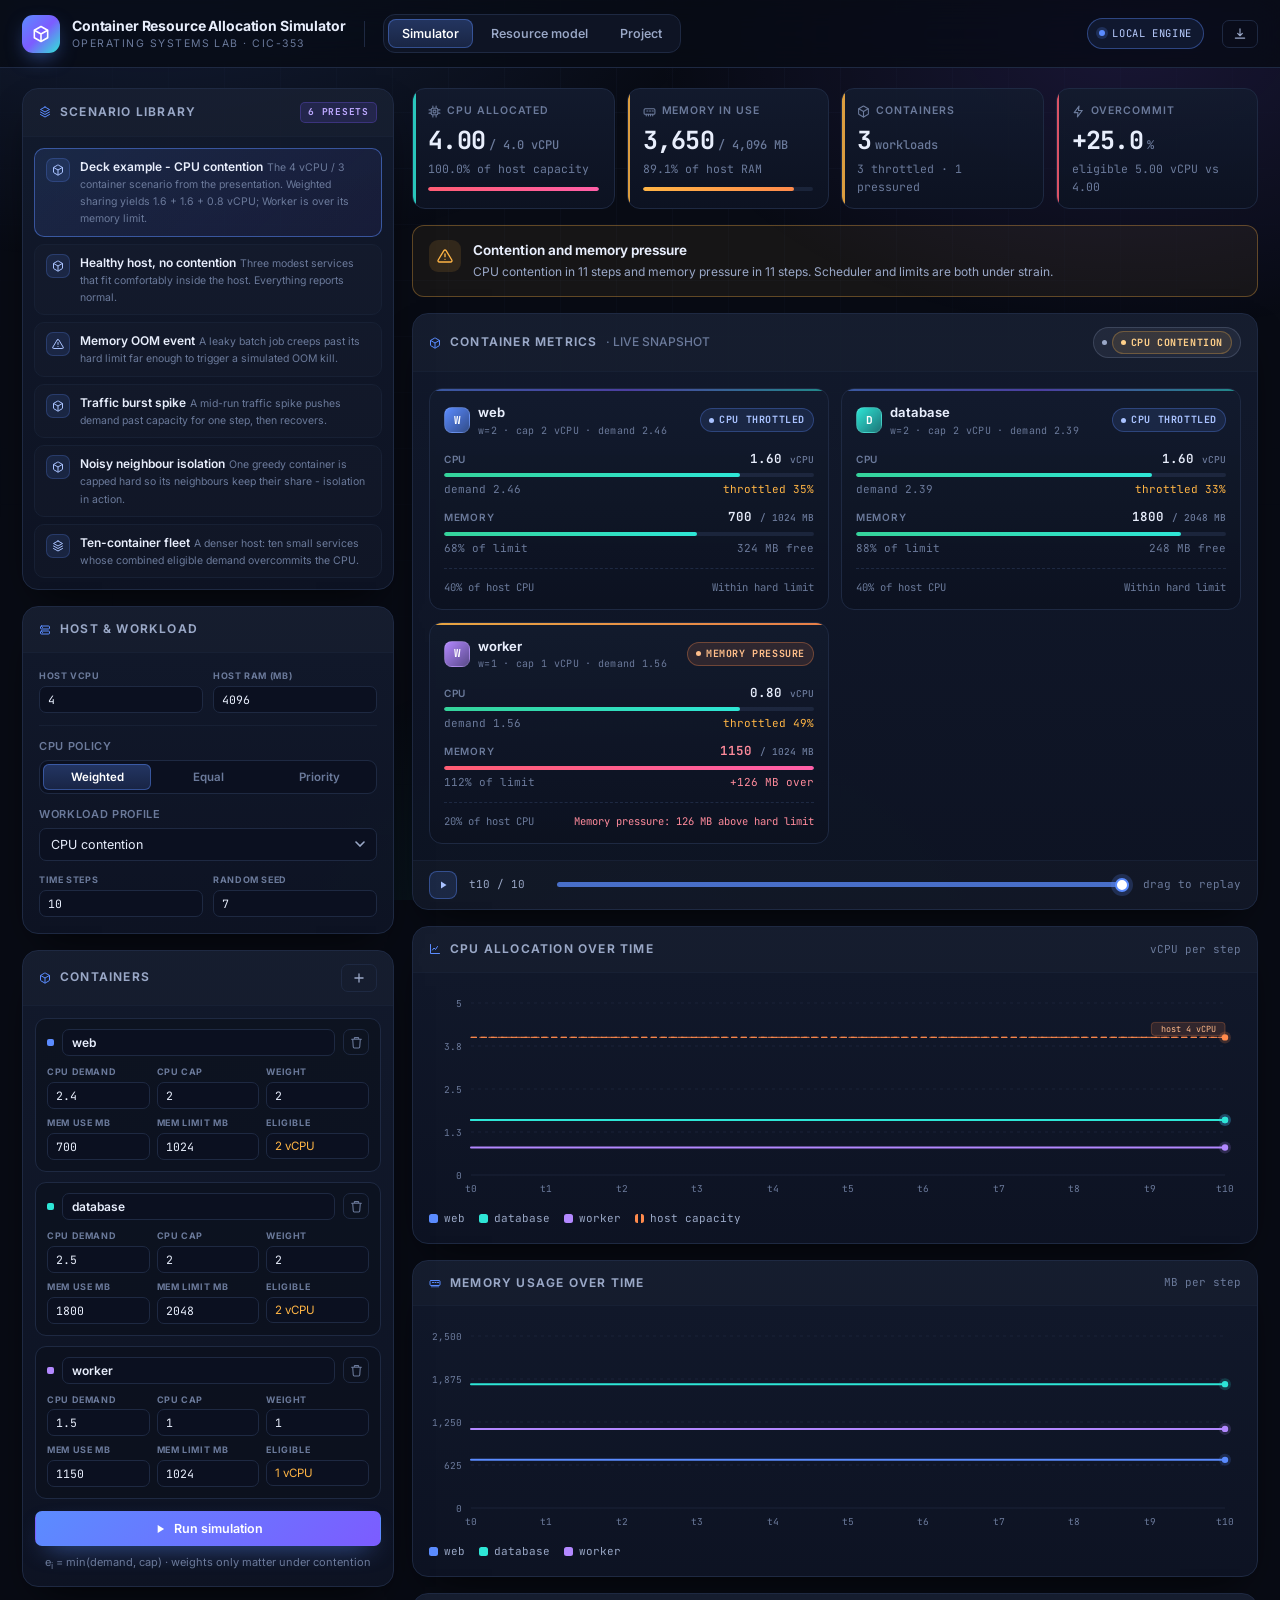
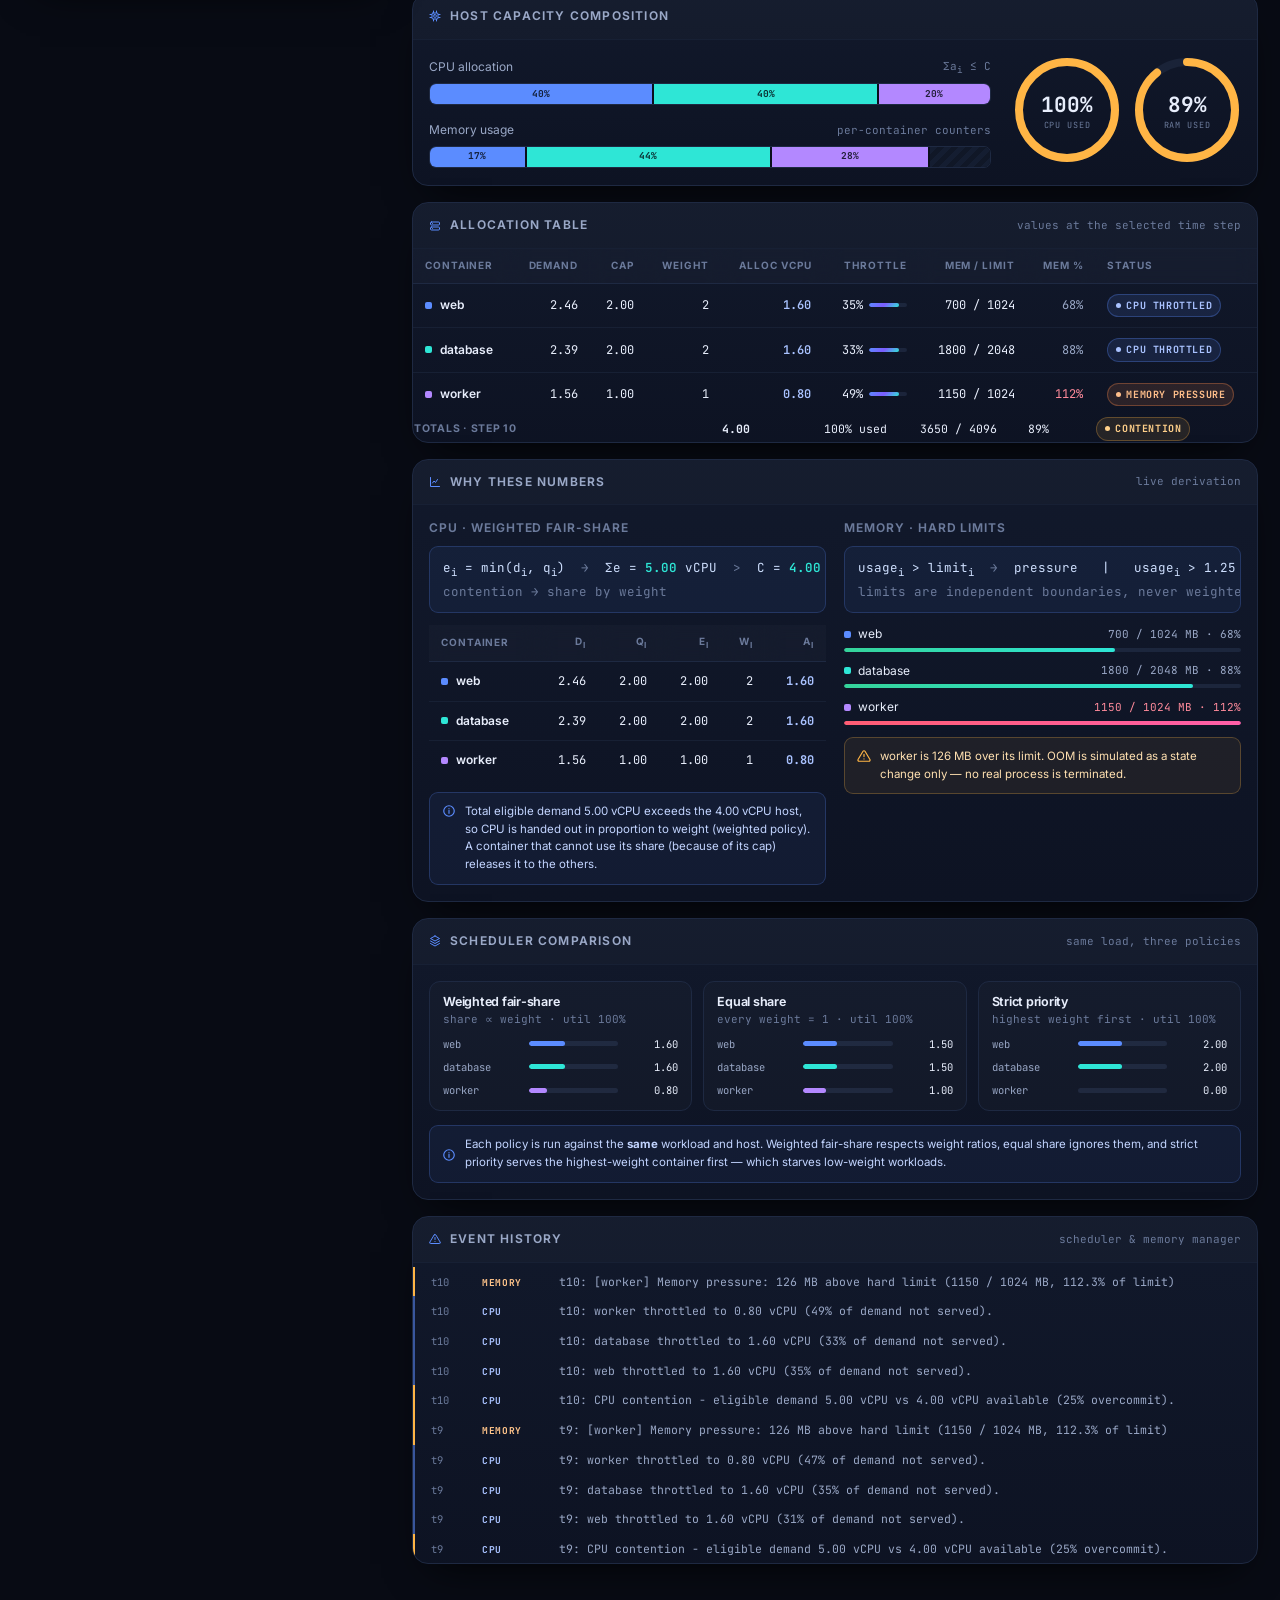
==== index.html @ 70d3f6be "Deploy the simulator to GitHub Pages with an in-browser engine GitHub Pages was enabled but pointed " ====
<!DOCTYPE html>
<html lang="en">
<head>
<meta charset="utf-8" />
<meta name="viewport" content="width=device-width, initial-scale=1" />
<title>Container Resource Allocation Simulator · OS Lab</title>
<meta name="robots" content="index,follow" />
<meta name="description" content="Interactive simulator for per-container CPU caps, weighted fair-share allocation and memory hard limits. Operating Systems Lab project." />
<meta name="theme-color" content="#080b14" />
<link rel="preconnect" href="https://fonts.googleapis.com" />
<link rel="preconnect" href="https://fonts.gstatic.com" crossorigin />
<link href="https://fonts.googleapis.com/css2?family=Inter:wght@400;500;600;700;800&family=JetBrains+Mono:wght@400;500;600;700&display=swap" rel="stylesheet" />
<link rel="stylesheet" href="./static/css/styles.css" />
<link rel="icon" href="data:image/svg+xml,%3Csvg xmlns='http://www.w3.org/2000/svg' viewBox='0 0 24 24'%3E%3Crect width='24' height='24' rx='6' fill='%235b8cff'/%3E%3Cpath d='M12 5l6 3.5v7L12 19l-6-3.5v-7L12 5z' fill='none' stroke='white' stroke-width='1.7' stroke-linejoin='round'/%3E%3C/svg%3E" />
</head>
<body>
<div class="shell">

  <!-- ================= HEADER ================= -->
  <header class="topbar">
    <div class="brand">
      <div class="brand-mark">
        <svg viewBox="0 0 24 24" fill="none" stroke="#fff" stroke-width="1.9" stroke-linejoin="round">
          <path d="M12 3l8 4.5v9L12 21l-8-4.5v-9L12 3z" />
          <path d="M12 12l8-4.5M12 12v9M12 12L4 7.5" />
        </svg>
      </div>
      <div class="brand-text">
        <div class="brand-title">Container Resource Allocation Simulator</div>
        <div class="brand-sub">Operating Systems Lab · CIC-353</div>
      </div>
    </div>

    <div class="topbar-divider"></div>

    <nav class="nav" id="main-nav">
      <button data-view="simulator" class="active" type="button">Simulator</button>
      <button data-view="model" type="button">Resource model</button>
      <button data-view="project" type="button">Project</button>
    </nav>

    <div class="topbar-spacer"></div>

    <span class="status-pill" id="engine-pill" data-mode="client" title="Detecting simulation engine..."><span class="dot"></span><span class="label">ENGINE ONLINE</span></span>
    <button class="btn btn-ghost btn-sm" id="export-btn" type="button" data-icon="download" title="Download the current run as a text report"></button>
  </header>

  <main>

    <!-- ============================================================
         VIEW: SIMULATOR
         ============================================================ -->
    <section class="view active" id="view-simulator">
      <div class="workspace">

        <!-- ---------------- SIDEBAR ---------------- -->
        <aside class="side-col">

          <!-- presets -->
          <div class="panel">
            <div class="panel-head">
              <div class="panel-title"><span data-icon="layers"></span>Scenario library</div>
              <span class="tag" id="preset-count">6 presets</span>
            </div>
            <div class="panel-body" style="padding:11px">
              <div class="preset-list" id="preset-list"></div>
            </div>
          </div>

          <!-- host + workload -->
          <div class="panel">
            <div class="panel-head">
              <div class="panel-title"><span data-icon="server"></span>Host &amp; workload</div>
            </div>
            <div class="panel-body">
              <div class="editor-grid" style="grid-template-columns:1fr 1fr;gap:10px">
                <div class="editor-field">
                  <label for="host-cpu">Host vCPU</label>
                  <input type="number" id="host-cpu" min="0.5" max="128" step="0.5" value="4" />
                </div>
                <div class="editor-field">
                  <label for="host-mem">Host RAM (MB)</label>
                  <input type="number" id="host-mem" min="64" max="1048576" step="256" value="4096" />
                </div>
              </div>

              <div class="divider"></div>

              <div class="field">
                <span class="field-label">CPU policy</span>
                <div class="segmented" id="policy-seg">
                  <button type="button" data-policy="weighted">Weighted</button>
                  <button type="button" data-policy="equal">Equal</button>
                  <button type="button" data-policy="priority">Priority</button>
                </div>
                <select id="policy-select" class="hidden" aria-hidden="true" tabindex="-1">
                  <option value="weighted">Weighted fair-share</option>
                </select>
              </div>

              <div class="field">
                <label class="field-label" for="profile-select">Workload profile</label>
                <select id="profile-select"></select>
              </div>

              <div class="editor-grid" style="grid-template-columns:1fr 1fr;gap:10px">
                <div class="editor-field">
                  <label for="steps-input">Time steps</label>
                  <input type="number" id="steps-input" min="1" max="60" step="1" value="10" />
                </div>
                <div class="editor-field">
                  <label for="seed-input">Random seed</label>
                  <input type="number" id="seed-input" min="0" max="999999" step="1" value="7" />
                </div>
              </div>
            </div>
          </div>

          <!-- containers -->
          <div class="panel">
            <div class="panel-head">
              <div class="panel-title"><span data-icon="box"></span>Containers</div>
              <button class="btn btn-ghost btn-sm" id="add-ctr" type="button" data-icon="plus"></button>
            </div>
            <div class="panel-body" style="padding:12px">
              <div class="editor-list" id="editor-list"></div>
              <button class="btn btn-primary btn-block" id="run-btn" type="button" style="margin-top:12px">
                <span>Run simulation</span>
              </button>
              <div class="field-hint center" style="margin-top:8px">
                e<sub>i</sub> = min(demand, cap) · weights only matter under contention
              </div>
            </div>
          </div>
        </aside>

        <!-- ---------------- MAIN ---------------- -->
        <div class="main-col">

          <!-- headline metrics -->
          <div class="metric-grid" id="metric-grid"></div>

          <!-- verdict -->
          <div class="verdict ok" id="verdict"></div>

          <!-- live metrics + containers -->
          <div class="panel">
            <div class="panel-head">
              <div class="panel-title"><span data-icon="box"></span>Container metrics <span class="faint" style="font-weight:500;letter-spacing:0">· live snapshot</span></div>
              <span class="badge neutral" id="scrub-status"></span>
            </div>
            <div class="panel-body">
              <div class="ctr-grid" id="ctr-grid"></div>
            </div>
            <div class="scrubber">
              <button class="play-btn" id="play-btn" type="button" title="Play the run" data-icon="play"></button>
              <span class="scrub-label" id="scrub-label">t0 / 10</span>
              <input type="range" id="scrub" min="0" max="10" value="0" step="1" aria-label="Simulation time step" />
              <span class="tiny faint mono">drag to replay</span>
            </div>
          </div>

          <!-- charts -->
          <div class="panel">
            <div class="panel-head">
              <div class="panel-title"><span data-icon="chart"></span>CPU allocation over time</div>
              <span class="tiny faint mono">vCPU per step</span>
            </div>
            <div class="panel-body">
              <div id="chart-cpu"></div>
              <div class="chart-legend" id="legend-cpu"></div>
            </div>
          </div>

          <div class="panel">
            <div class="panel-head">
              <div class="panel-title"><span data-icon="ram"></span>Memory usage over time</div>
              <span class="tiny faint mono">MB per step</span>
            </div>
            <div class="panel-body">
              <div id="chart-mem"></div>
              <div class="chart-legend" id="legend-mem"></div>
            </div>
          </div>

          <!-- composition + gauges -->
          <div class="panel">
            <div class="panel-head">
              <div class="panel-title"><span data-icon="cpu"></span>Host capacity composition</div>
            </div>
            <div class="panel-body">
              <div style="display:grid;grid-template-columns:1fr auto;gap:22px;align-items:center">
                <div style="min-width:0">
                  <div class="spread" style="margin-bottom:6px">
                    <span class="small dim">CPU allocation</span>
                    <span class="tiny mono faint">Σa<sub>i</sub> ≤ C</span>
                  </div>
                  <div id="stackbar-cpu"></div>
                  <div class="spread" style="margin:16px 0 6px">
                    <span class="small dim">Memory usage</span>
                    <span class="tiny mono faint">per-container counters</span>
                  </div>
                  <div id="stackbar-mem"></div>
                </div>
                <div class="row gap-12">
                  <div id="gauge-cpu" style="text-align:center"></div>
                  <div id="gauge-mem" style="text-align:center"></div>
                </div>
              </div>
            </div>
          </div>

          <!-- results table -->
          <div class="panel">
            <div class="panel-head">
              <div class="panel-title"><span data-icon="server"></span>Allocation table</div>
              <span class="tiny faint mono">values at the selected time step</span>
            </div>
            <div class="table-wrap">
              <table>
                <thead>
                  <tr>
                    <th>Container</th>
                    <th class="num">demand</th>
                    <th class="num">cap</th>
                    <th class="num">weight</th>
                    <th class="num">alloc vCPU</th>
                    <th class="num">throttle</th>
                    <th class="num">mem / limit</th>
                    <th class="num">mem %</th>
                    <th>Status</th>
                  </tr>
                </thead>
                <tbody id="result-tbody"></tbody>
                <tfoot id="result-tfoot" style="font-size:11.5px"></tfoot>
              </table>
            </div>
          </div>

          <!-- math -->
          <div class="panel">
            <div class="panel-head">
              <div class="panel-title"><span data-icon="chart"></span>Why these numbers</div>
              <span class="tiny faint mono">live derivation</span>
            </div>
            <div class="panel-body">
              <div class="doc-grid" style="grid-template-columns:repeat(auto-fit,minmax(320px,1fr));gap:18px">
                <div>
                  <h3 style="margin-bottom:10px;font-size:12px;letter-spacing:.08em;text-transform:uppercase;color:var(--text-faint)">CPU · weighted fair-share</h3>
                  <div id="cpu-math"></div>
                </div>
                <div>
                  <h3 style="margin-bottom:10px;font-size:12px;letter-spacing:.08em;text-transform:uppercase;color:var(--text-faint)">Memory · hard limits</h3>
                  <div id="mem-math"></div>
                </div>
              </div>
            </div>
          </div>

          <!-- policy comparison -->
          <div class="panel">
            <div class="panel-head">
              <div class="panel-title"><span data-icon="layers"></span>Scheduler comparison</div>
              <span class="tiny faint mono">same load, three policies</span>
            </div>
            <div class="panel-body">
              <div class="cmp-grid" id="compare-grid"></div>
              <div class="notice" style="margin-top:14px">
                <span data-icon="info"></span>
                <span>Each policy is run against the <strong>same</strong> workload and host. Weighted fair-share respects weight ratios, equal share ignores them, and strict priority serves the highest-weight container first — which starves low-weight workloads.</span>
              </div>
            </div>
          </div>

          <!-- event log -->
          <div class="panel">
            <div class="panel-head">
              <div class="panel-title"><span data-icon="alert"></span>Event history</div>
              <span class="tiny faint mono">scheduler &amp; memory manager</span>
            </div>
            <div class="log" id="event-log"></div>
          </div>

        </div>
      </div>
    </section>

    <!-- ============================================================
         VIEW: RESOURCE MODEL
         ============================================================ -->
    <section class="view" id="view-model">
      <div class="hero">
        <h1>How the simulation <span class="grad">actually computes</span> an allocation</h1>
        <p>
          Two independent mechanisms are applied on every time step. The CPU allocator answers
          “how much processing capacity does each container receive?”. The memory manager answers
          “is each container still inside its own hard boundary?”. They never share state.
        </p>
        <div class="hero-meta">
          <span class="chip"><span data-icon="cpu"></span><strong>e<sub>i</sub> = min(d<sub>i</sub>, q<sub>i</sub>)</strong></span>
          <span class="chip"><span data-icon="cpu"></span><strong>Σa<sub>i</sub> ≤ C</strong></span>
          <span class="chip"><span data-icon="ram"></span><strong>a<sub>i</sub> ≤ e<sub>i</sub></strong></span>
          <span class="chip"><span data-icon="alert"></span><strong>usage &gt; limit → pressure</strong></span>
        </div>
      </div>

      <div class="doc-grid" style="margin-top:16px">

        <div class="panel">
          <div class="panel-head"><div class="panel-title"><span data-icon="cpu"></span>CPU allocation rule</div></div>
          <div class="panel-body">
            <div class="prose">
              <p><strong>Step 1 — eligible demand.</strong> A container cannot receive more than it
              wants, and never more than its cap:</p>
              <div class="formula" style="margin:10px 0">e<sub>i</sub> = min(d<sub>i</sub>, q<sub>i</sub>)</div>
              <p><strong>Step 2 — contention test.</strong> If <code>Σeᵢ ≤ C</code> every container is
              simply granted its eligible demand and the rest of the host sits idle.
              Otherwise the host is <em>overcommitted</em> and capacity is shared in proportion to
              the active weights.</p>
              <p><strong>Step 3 — progressive filling.</strong> Each pass hands every active container
              <code>wᵢ / Σw × remaining</code>, capped at what it still needs. A container that
              saturates its eligible demand drops out and its unused slice is redistributed on the
              next pass. The loop ends when capacity is exhausted or every container is satisfied.</p>
              <div class="formula" style="margin:10px 0">
                0 ≤ <span class="hl">a<sub>i</sub></span> ≤ e<sub>i</sub>
                &nbsp;&nbsp;and&nbsp;&nbsp;
                Σ<span class="hl">a<sub>i</sub></span> ≤ C
              </div>
              <p>This is the same max-min fairness idea Linux cgroup v2 applies through
              <code>cpu.weight</code> and <code>cpu.max</code>.</p>
            </div>
          </div>
        </div>

        <div class="panel">
          <div class="panel-head"><div class="panel-title"><span data-icon="ram"></span>Memory hard limits</div></div>
          <div class="panel-body">
            <div class="prose">
              <p>A memory limit is a <strong>boundary</strong>, not a share. It is checked per
              container against that container's own counter, so one workload can never consume
              another's allowance.</p>
              <ul>
                <li><code>usage ≥ 90% of limit</code> → <span class="badge near">near limit</span></li>
                <li><code>usage &gt; limit</code> → <span class="badge pressure">memory pressure</span></li>
                <li><code>usage &gt; 1.25 × limit</code> → <span class="badge oom">OOM (simulated)</span></li>
              </ul>
              <p style="margin-top:10px">An OOM here is a <strong>state change only</strong>. No process
              is signalled and no kernel setting is touched — the simulator reports what the
              kernel's OOM killer would have done.</p>
              <div class="notice warn" style="margin-top:12px">
                <span data-icon="alert"></span>
                <span>The simulator never starts real containers and never changes host settings.
                It is an accounting model, not a benchmark.</span>
              </div>
            </div>
          </div>
        </div>

        <div class="panel">
          <div class="panel-head"><div class="panel-title"><span data-icon="layers"></span>Workload profiles</div></div>
          <div class="panel-body">
            <div class="module-grid" id="profile-list"></div>
          </div>
        </div>

        <div class="panel">
          <div class="panel-head"><div class="panel-title"><span data-icon="chart"></span>Simulation cycle</div></div>
          <div class="panel-body">
            <div class="flow">
              <div class="flow-node">
                <div class="fn-num">01</div>
                <div class="fn-title">Configure</div>
                <div class="fn-sub">host + containers</div>
              </div>
              <div class="flow-arrow" data-icon="arrow"></div>
              <div class="flow-node">
                <div class="fn-num">02</div>
                <div class="fn-title">Generate</div>
                <div class="fn-sub">CPU / RAM demand</div>
              </div>
              <div class="flow-arrow" data-icon="arrow"></div>
              <div class="flow-node">
                <div class="fn-num">03</div>
                <div class="fn-title">CPU allocator</div>
                <div class="fn-sub">caps + weights</div>
              </div>
              <div class="flow-arrow" data-icon="arrow"></div>
              <div class="flow-node">
                <div class="fn-num">04</div>
                <div class="fn-title">Memory manager</div>
                <div class="fn-sub">hard-limit checks</div>
              </div>
              <div class="flow-arrow" data-icon="arrow"></div>
              <div class="flow-node">
                <div class="fn-num">05</div>
                <div class="fn-title">Monitor</div>
                <div class="fn-sub">metrics + events</div>
              </div>
            </div>
            <div class="prose" style="margin-top:14px">
              <p>The cycle repeats for every time step. Step <code>t0</code> is always the
              configuration exactly as entered, so a run can be compared against the textbook
              hand calculation.</p>
            </div>
          </div>
        </div>

      </div>
    </section>

    <!-- ============================================================
         VIEW: PROJECT
         ============================================================ -->
    <section class="view" id="view-project">
      <div class="hero">
        <h1>Project <span class="grad">documentation</span></h1>
        <p>
          Container Resource Allocation Simulator — Operating Systems Lab (CIC-353),
          Computer Science &amp; Engineering, Session 2026–2027.
        </p>
        <div class="hero-meta">
          <span class="chip"><span data-icon="info"></span>Python 3 · Flask</span>
          <span class="chip"><span data-icon="info"></span>Vanilla JS + SVG charts</span>
          <span class="chip"><span data-icon="info"></span>No Docker required</span>
        </div>
      </div>

      <div class="doc-grid" style="margin-top:16px">
        <div class="panel">
          <div class="panel-head"><div class="panel-title"><span data-icon="info"></span>Abstract</div></div>
          <div class="panel-body">
            <div class="prose">
              <p>Multiple containers share a finite pool of CPU and RAM on one host. A busy workload
              can slow down its neighbours, and a leaking one can exceed the memory it is permitted
              to use. This project builds an <strong>interactive simulator</strong> that makes those
              two effects visible and measurable.</p>
              <p style="margin-top:8px">The simulator models a host with configurable vCPU and RAM
              capacity, a set of containers each with CPU demand, a CPU cap, a relative weight and a
              memory hard limit, and then executes a repeatable simulation cycle: generate workload →
              apply CPU caps and weighted fair-share → check per-container memory limits → update the
              dashboard, metrics and event history.</p>
            </div>
          </div>
        </div>

        <div class="panel">
          <div class="panel-head"><div class="panel-title"><span data-icon="layers"></span>Objectives</div></div>
          <div class="panel-body">
            <div class="prose">
              <ul>
                <li><strong>Model host capacity</strong> — configurable vCPU and RAM for the shared machine.</li>
                <li><strong>Set container limits</strong> — demand, CPU cap, weight and memory limit per workload.</li>
                <li><strong>Simulate contention</strong> — weighted, equal and strict-priority sharing with throttling.</li>
                <li><strong>Monitor isolation</strong> — memory pressure/OOM alerts with a full event history.</li>
              </ul>
            </div>
          </div>
        </div>

        <div class="panel">
          <div class="panel-head"><div class="panel-title"><span data-icon="server"></span>System architecture</div></div>
          <div class="panel-body">
            <div class="module-grid">
              <div class="module-card">
                <div class="module-idx">INPUT</div>
                <h3>Host &amp; container configuration</h3>
                <p>Capacity, caps, weights and memory limits, validated before a run.</p>
              </div>
              <div class="module-card">
                <div class="module-idx">ENGINE</div>
                <h3>Workload generator</h3>
                <p>Produces per-step CPU demand and memory creep from a seeded profile.</p>
              </div>
              <div class="module-card">
                <div class="module-idx">SCHEDULER</div>
                <h3>CPU allocator</h3>
                <p>Applies caps, then weighted max-min fair-share when demand exceeds capacity.</p>
              </div>
              <div class="module-card">
                <div class="module-idx">ISOLATION</div>
                <h3>Memory manager</h3>
                <p>Independent per-container counters checked against each hard limit.</p>
              </div>
              <div class="module-card">
                <div class="module-idx">OUTPUT</div>
                <h3>Monitoring dashboard</h3>
                <p>Metrics, charts, throttling ratios, alerts and the event log.</p>
              </div>
            </div>
            <div class="formula" style="margin-top:14px">
              Configuration → Workload → CPU allocator / Memory manager → Dashboard
              <br><span class="cm">data flow of one simulation cycle</span>
            </div>
          </div>
        </div>

        <div class="panel">
          <div class="panel-head"><div class="panel-title"><span data-icon="chart"></span>Reference result</div></div>
          <div class="panel-body">
            <div class="prose" style="margin-bottom:10px">
              <p>The worked example from the presentation, reproduced by the engine
              (4 vCPU host, three containers):</p>
            </div>
            <div class="table-wrap">
              <table>
                <thead>
                  <tr><th>Container</th><th class="num">demand</th><th class="num">cap</th><th class="num">weight</th><th class="num">alloc</th><th class="num">mem use / limit</th><th>Status</th></tr>
                </thead>
                <tbody>
                  <tr><td><span class="table-name">web</span></td><td class="num mono">2.4</td><td class="num mono">2.0</td><td class="num mono">2</td><td class="num mono" style="color:#a9c2ff;font-weight:600">1.6</td><td class="num mono">700 / 1024</td><td><span class="badge throttled">CPU throttled</span></td></tr>
                  <tr><td><span class="table-name">database</span></td><td class="num mono">2.5</td><td class="num mono">2.0</td><td class="num mono">2</td><td class="num mono" style="color:#a9c2ff;font-weight:600">1.6</td><td class="num mono">1800 / 2048</td><td><span class="badge throttled">CPU throttled</span></td></tr>
                  <tr><td><span class="table-name">worker</span></td><td class="num mono">1.5</td><td class="num mono">1.0</td><td class="num mono">1</td><td class="num mono" style="color:#a9c2ff;font-weight:600">0.8</td><td class="num mono" style="color:#ff8b9c">1150 / 1024</td><td><span class="badge pressure">memory pressure</span></td></tr>
                </tbody>
                <tfoot><tr><td colspan="4" style="color:var(--text-faint);font-size:10.5px;font-weight:700;text-transform:uppercase;letter-spacing:.07em">Totals</td><td class="num mono" style="font-weight:700">4.0</td><td class="num mono">3650 / 4096</td><td><span class="badge warn">contention</span></td></tr></tfoot>
              </table>
            </div>
            <div class="prose" style="margin-top:12px">
              <p>Eligible demand is <code>min(2.4,2.0) + min(2.5,2.0) + min(1.5,1.0) = 5.0 vCPU</code>
              against a 4.0 vCPU host: 25% overcommit. Weights 2 : 2 : 1 divide the 4.0 vCPU into
              1.6 + 1.6 + 0.8. Worker's 1150 MB exceeds its 1024 MB limit by 126 MB, which is
              reported as memory pressure while the other counters stay untouched.</p>
            </div>
          </div>
        </div>

        <div class="panel">
          <div class="panel-head"><div class="panel-title"><span data-icon="info"></span>Scope &amp; limitations</div></div>
          <div class="panel-body">
            <div class="prose">
              <p><strong>What it demonstrates:</strong></p>
              <ul>
                <li>Host CPU and RAM configuration</li>
                <li>Per-container CPU caps and relative weights</li>
                <li>Weighted CPU sharing during contention</li>
                <li>Memory hard limits and pressure alerts</li>
                <li>Separate resource counters and event history</li>
              </ul>
              <p style="margin-top:12px"><strong>Current limitations:</strong></p>
              <ul>
                <li>Does not start real Docker containers</li>
                <li>Does not change Linux kernel settings</li>
                <li>CPU model is simplified weighted sharing</li>
                <li>OOM is represented as a simulated state</li>
                <li>Results are not physical host benchmarks</li>
              </ul>
            </div>
          </div>
        </div>

        <div class="panel">
          <div class="panel-head"><div class="panel-title"><span data-icon="zap"></span>Conclusion &amp; future work</div></div>
          <div class="panel-body">
            <div class="prose">
              <p><strong>Conclusion.</strong> CPU and memory isolation need separate but coordinated
              controls. Weighted sharing distributes CPU under contention, CPU caps bound each
              container's allocation, memory hard limits detect overuse, and separate counters
              demonstrate accounting isolation.</p>
              <p style="margin-top:12px"><strong>Future work:</strong></p>
              <ul>
                <li>Integrate Docker Engine and Linux cgroup v2 for real enforcement</li>
                <li>Add time-series export and downloadable run logs</li>
                <li>Compare additional CPU scheduling policies</li>
                <li>Add memory reservation, swap and OOM policy options</li>
              </ul>
            </div>
          </div>
        </div>

        <div class="panel">
          <div class="panel-head"><div class="panel-title"><span data-icon="info"></span>Implementation notes</div></div>
          <div class="panel-body">
            <dl class="kv-list">
              <div class="kv"><dt>Backend</dt><dd>Python 3 · Flask JSON API</dd></div>
              <div class="kv"><dt>Frontend</dt><dd>Vanilla JS (ES modules) · hand-built SVG charts</dd></div>
              <div class="kv"><dt>Sim core</dt><dd>simulator/ — models, cpu_allocator, memory_manager, workload, engine</dd></div>
              <div class="kv"><dt>Determinism</dt><dd>Seeded RNG so any run is reproducible</dd></div>
              <div class="kv"><dt>API</dt><dd>/api/simulate · /api/allocate · /api/compare · /api/presets</dd></div>
              <div class="kv"><dt>Tests</dt><dd>pytest suite covering allocator invariants &amp; limits</dd></div>
            </dl>
          </div>
        </div>

        <div class="panel">
          <div class="panel-head"><div class="panel-title"><span data-icon="info"></span>References</div></div>
          <div class="panel-body">
            <div class="prose">
              <ol style="margin:0;padding-left:18px">
                <li>Docker Documentation, “Resource constraints,” Docker Engine Manual.</li>
                <li>The Linux Kernel Documentation, “Control Group v2.”</li>
                <li>Kubernetes Documentation, “Resource Management for Pods and Containers.”</li>
                <li>A. Silberschatz, P. B. Galvin, G. Gagne, <em>Operating System Concepts</em>, 10th ed., Wiley, 2018.</li>
                <li>A. S. Tanenbaum, H. Bos, <em>Modern Operating Systems</em>, 4th ed., Pearson, 2015.</li>
                <li>Python Software Foundation, Python 3 Documentation and <code>unittest</code> module.</li>
              </ol>
            </div>
            <div class="divider"></div>
            <div class="prose small">
              <p><strong>Presented by</strong> Vedang Goel · Samar Jaryal · Soumya Madhyan<br>
              <strong>Under the guidance of</strong> Dr. Yashu Shanker</p>
            </div>
          </div>
        </div>
      </div>
    </section>

  </main>
</div>

<div id="toasts"></div>

<!-- Static build: no backend required. js/engine.js runs the identical
     simulation model in the browser. Serve from any static host. -->
<script type="module" src="./static/js/app.js"></script>
</body>
</html>
---- static/css/styles.css ----
/* ==========================================================================
   Container Resource Allocation Simulator
   Design system: dark observability console
   ========================================================================== */

:root {
  /* surfaces */
  --bg: #080b14;
  --bg-soft: #0b1020;
  --panel: #0e1424;
  --panel-2: #131b2e;
  --panel-3: #182136;
  --line: #1e2942;
  --line-soft: #172034;
  --line-bright: #2b3a5c;

  /* text */
  --text: #e8eefc;
  --text-dim: #9aa8c7;
  --text-faint: #6b7a9b;

  /* accents */
  --accent: #5b8cff;
  --accent-2: #7c5cff;
  --cyan: #2ee6d6;
  --green: #35d39a;
  --amber: #ffb545;
  --orange: #ff8a4c;
  --red: #ff5d73;
  --pink: #ff5fa8;

  --grad-brand: linear-gradient(135deg, #5b8cff 0%, #7c5cff 50%, #2ee6d6 100%);
  --grad-green: linear-gradient(135deg, #35d39a, #2ee6d6);
  --grad-amber: linear-gradient(135deg, #ffb545, #ff8a4c);
  --grad-red: linear-gradient(135deg, #ff5d73, #ff5fa8);

  --radius: 16px;
  --radius-sm: 10px;
  --radius-xs: 7px;
  --shadow: 0 18px 40px -18px rgba(0, 0, 0, 0.85);
  --shadow-lg: 0 30px 70px -30px rgba(0, 0, 0, 0.9);

  --mono: "JetBrains Mono", ui-monospace, SFMono-Regular, Menlo, Consolas, monospace;
  --sans: "Inter", -apple-system, BlinkMacSystemFont, "Segoe UI", Roboto, sans-serif;

  --header-h: 68px;
}

* { box-sizing: border-box; }

svg { flex-shrink: 0; }
span[data-icon] { display: inline-flex; align-items: center; }
span[data-icon] > svg { width: 1em; height: 1em; }

html, body {
  margin: 0;
  padding: 0;
  min-height: 100%;
}

body {
  background: var(--bg);
  color: var(--text);
  font-family: var(--sans);
  font-size: 14px;
  line-height: 1.55;
  -webkit-font-smoothing: antialiased;
  text-rendering: optimizeLegibility;
  overflow-x: hidden;
}

/* ambient background ------------------------------------------------------ */
body::before {
  content: "";
  position: fixed;
  inset: 0;
  z-index: -2;
  background:
    radial-gradient(900px 520px at 12% -8%, rgba(91, 140, 255, 0.16), transparent 65%),
    radial-gradient(760px 480px at 88% 4%, rgba(124, 92, 255, 0.14), transparent 62%),
    radial-gradient(700px 500px at 50% 108%, rgba(46, 230, 214, 0.09), transparent 65%);
}

body::after {
  content: "";
  position: fixed;
  inset: 0;
  z-index: -1;
  pointer-events: none;
  background-image:
    linear-gradient(rgba(120, 150, 210, 0.045) 1px, transparent 1px),
    linear-gradient(90deg, rgba(120, 150, 210, 0.045) 1px, transparent 1px);
  background-size: 56px 56px;
  mask-image: radial-gradient(circle at 50% 0%, #000 0%, transparent 78%);
  -webkit-mask-image: radial-gradient(circle at 50% 0%, #000 0%, transparent 78%);
}

/* typography ------------------------------------------------------------- */
h1, h2, h3, h4 { margin: 0; font-weight: 650; letter-spacing: -0.02em; line-height: 1.2; }
h1 { font-size: 26px; }
h2 { font-size: 19px; }
h3 { font-size: 15px; }
p { margin: 0; }
a { color: var(--accent); text-decoration: none; }

.mono { font-family: var(--mono); font-variant-numeric: tabular-nums; }
.dim { color: var(--text-dim); }
.faint { color: var(--text-faint); }
.tiny { font-size: 11px; }
.small { font-size: 12px; }

/* utility --------------------------------------------------------------- */
.row { display: flex; align-items: center; }
.gap-6 { gap: 6px; } .gap-8 { gap: 8px; } .gap-10 { gap: 10px; }
.gap-12 { gap: 12px; } .gap-16 { gap: 16px; }
.spread { display: flex; align-items: center; justify-content: space-between; }
.wrap { flex-wrap: wrap; }
.grow { flex: 1; }
.hidden { display: none !important; }
.center { text-align: center; }
.upper { text-transform: uppercase; letter-spacing: 0.12em; }

/* ==========================================================================
   Shell / header
   ========================================================================== */
.shell { min-height: 100vh; display: flex; flex-direction: column; }

header.topbar {
  position: sticky;
  top: 0;
  z-index: 60;
  height: var(--header-h);
  display: flex;
  align-items: center;
  gap: 18px;
  padding: 0 22px;
  background: rgba(8, 11, 20, 0.82);
  backdrop-filter: blur(18px) saturate(160%);
  -webkit-backdrop-filter: blur(18px) saturate(160%);
  border-bottom: 1px solid var(--line);
}

.brand { display: flex; align-items: center; gap: 12px; min-width: 0; }

.brand-mark {
  width: 38px; height: 38px;
  border-radius: 11px;
  display: grid;
  place-items: center;
  background: var(--grad-brand);
  box-shadow: 0 8px 22px -8px rgba(91, 140, 255, 0.8);
  flex: 0 0 auto;
}
.brand-mark svg { width: 20px; height: 20px; }

.brand-text { min-width: 0; }
.brand-title {
  font-size: 14px; font-weight: 700; letter-spacing: -0.01em;
  white-space: nowrap; overflow: hidden; text-overflow: ellipsis;
}
.brand-sub {
  font-size: 10.5px; color: var(--text-faint);
  letter-spacing: 0.14em; text-transform: uppercase; white-space: nowrap;
}

.topbar-divider { width: 1px; height: 26px; background: var(--line); }
.topbar-spacer { flex: 1; }

/* nav tabs */
.nav {
  display: flex; gap: 4px;
  background: var(--panel);
  border: 1px solid var(--line);
  border-radius: 12px;
  padding: 4px;
}
.nav button {
  border: 0; background: transparent; color: var(--text-dim);
  font-family: var(--sans); font-size: 12.5px; font-weight: 550;
  padding: 7px 14px; border-radius: 8px; cursor: pointer;
  transition: color 0.16s, background 0.16s;
  white-space: nowrap;
}
.nav button:hover { color: var(--text); }
.nav button.active {
  color: #fff;
  background: linear-gradient(180deg, rgba(91, 140, 255, 0.28), rgba(91, 140, 255, 0.14));
  box-shadow: inset 0 0 0 1px rgba(91, 140, 255, 0.4);
}

/* status pill */
.status-pill {
  display: inline-flex; align-items: center; gap: 7px;
  font-family: var(--mono); font-size: 10.5px; letter-spacing: 0.06em;
  padding: 6px 11px; border-radius: 999px;
  border: 1px solid rgba(53, 211, 154, 0.35);
  background: rgba(53, 211, 154, 0.08);
  color: #7cf0c4;
  white-space: nowrap;
}
.status-pill[data-mode="client"] {
  border-color: rgba(91, 140, 255, 0.4);
  background: rgba(91, 140, 255, 0.09);
  color: #b9cdff;
}
.status-pill[data-mode="client"] .dot {
  background: var(--accent);
  box-shadow: 0 0 0 3px rgba(91, 140, 255, 0.2);
}

.status-pill .dot {
  width: 6px; height: 6px; border-radius: 50%;
  background: var(--green); box-shadow: 0 0 0 3px rgba(53, 211, 154, 0.18);
  animation: pulse 2.4s ease-in-out infinite;
}
@keyframes pulse {
  0%, 100% { opacity: 1; transform: scale(1); }
  50% { opacity: 0.45; transform: scale(0.82); }
}

/* ==========================================================================
   Layout
   ========================================================================== */
main {
  flex: 1;
  width: 100%;
  max-width: 1680px;
  margin: 0 auto;
  padding: 20px 22px 64px;
}

.workspace {
  display: grid;
  grid-template-columns: 372px minmax(0, 1fr);
  gap: 18px;
  align-items: start;
}

.side-col { display: flex; flex-direction: column; gap: 16px; position: sticky; top: calc(var(--header-h) + 16px); }
.main-col { display: flex; flex-direction: column; gap: 16px; min-width: 0; }

/* ==========================================================================
   Panels
   ========================================================================== */
.panel {
  background: linear-gradient(180deg, rgba(19, 27, 46, 0.92), rgba(14, 20, 36, 0.94));
  border: 1px solid var(--line);
  border-radius: var(--radius);
  box-shadow: var(--shadow);
  overflow: hidden;
}
.panel-head {
  display: flex; align-items: center; justify-content: space-between; gap: 12px;
  padding: 13px 16px;
  border-bottom: 1px solid var(--line-soft);
  background: rgba(255, 255, 255, 0.014);
}
.panel-title {
  display: flex; align-items: center; gap: 9px;
  font-size: 12px; font-weight: 650;
  letter-spacing: 0.1em; text-transform: uppercase;
  color: var(--text-dim);
}
.panel-title svg { width: 14px; height: 14px; color: var(--accent); }
.panel-body { padding: 16px; }

.step-badge {
  display: grid; place-items: center;
  width: 20px; height: 20px; border-radius: 6px;
  background: rgba(91, 140, 255, 0.16);
  border: 1px solid rgba(91, 140, 255, 0.32);
  color: #a9c2ff; font-family: var(--mono); font-size: 10.5px; font-weight: 700;
  flex: 0 0 auto;
}

/* ==========================================================================
   Form controls
   ========================================================================== */
.field { margin-bottom: 12px; }
.field:last-child { margin-bottom: 0; }
.field-label {
  display: block; font-size: 11px; font-weight: 600;
  letter-spacing: 0.06em; text-transform: uppercase;
  color: var(--text-faint); margin-bottom: 5px;
}
.field-hint { font-size: 11px; color: var(--text-faint); margin-top: 4px; }

input[type="number"], input[type="text"], select {
  width: 100%;
  padding: 8px 11px;
  background: var(--bg-soft);
  border: 1px solid var(--line);
  border-radius: var(--radius-xs);
  color: var(--text);
  font-family: var(--mono);
  font-size: 12.5px;
  outline: none;
  transition: border-color 0.15s, box-shadow 0.15s, background 0.15s;
}
input[type="text"] { font-family: var(--sans); font-size: 12.5px; }
input:focus, select:focus {
  border-color: var(--accent);
  box-shadow: 0 0 0 3px rgba(91, 140, 255, 0.16);
  background: #0c1222;
}
input.invalid { border-color: var(--red); box-shadow: 0 0 0 3px rgba(255, 93, 115, 0.14); }
input::-webkit-outer-spin-button, input::-webkit-inner-spin-button { -webkit-appearance: none; margin: 0; }
input[type="number"] { -moz-appearance: textfield; }

select {
  font-family: var(--sans);
  cursor: pointer;
  appearance: none;
  background-image: url("data:image/svg+xml;charset=utf-8,%3Csvg xmlns='http://www.w3.org/2000/svg' width='10' height='6' viewBox='0 0 10 6'%3E%3Cpath d='M1 1l4 4 4-4' stroke='%239aa8c7' stroke-width='1.6' fill='none' stroke-linecap='round'/%3E%3C/svg%3E");
  background-repeat: no-repeat;
  background-position: right 11px center;
  padding-right: 30px;
}
select option { background: #101827; color: var(--text); }

/* buttons */
button { font-family: var(--sans); }

.btn {
  display: inline-flex; align-items: center; justify-content: center; gap: 7px;
  padding: 9px 15px;
  border-radius: var(--radius-xs);
  border: 1px solid var(--line-bright);
  background: var(--panel-2);
  color: var(--text);
  font-size: 12.5px; font-weight: 600;
  cursor: pointer;
  transition: transform 0.12s, background 0.15s, border-color 0.15s, box-shadow 0.15s;
  white-space: nowrap;
}
.btn:hover { background: var(--panel-3); border-color: #3a4c74; }
.btn:active { transform: translateY(1px); }
.btn svg { width: 14px; height: 14px; }

.btn-primary {
  background: linear-gradient(135deg, #5b8cff, #7c5cff);
  border-color: transparent;
  color: #fff;
  box-shadow: 0 10px 26px -12px rgba(91, 140, 255, 0.9);
}
.btn-primary:hover {
  background: linear-gradient(135deg, #6d99ff, #8c70ff);
  box-shadow: 0 14px 30px -12px rgba(112, 150, 255, 0.95);
}
.btn-ghost { background: transparent; border-color: var(--line); color: var(--text-dim); }
.btn-ghost:hover { color: var(--text); background: var(--panel-2); }
.btn-danger { border-color: rgba(255, 93, 115, 0.35); color: #ff8b9c; background: rgba(255, 93, 115, 0.07); }
.btn-danger:hover { background: rgba(255, 93, 115, 0.14); border-color: rgba(255, 93, 115, 0.55); }
.btn-sm { padding: 6px 10px; font-size: 11.5px; }
.btn-block { width: 100%; }
.btn:disabled { opacity: 0.5; cursor: not-allowed; }

.icon-btn {
  display: grid; place-items: center;
  width: 26px; height: 26px;
  border-radius: 7px;
  border: 1px solid var(--line);
  background: transparent;
  color: var(--text-faint);
  cursor: pointer;
  transition: color 0.15s, background 0.15s, border-color 0.15s;
  flex: 0 0 auto;
}
.icon-btn:hover { color: var(--red); background: rgba(255, 93, 115, 0.1); border-color: rgba(255, 93, 115, 0.3); }
.icon-btn svg { width: 13px; height: 13px; }

/* segmented control */
.segmented {
  display: flex; gap: 3px;
  background: var(--bg-soft);
  border: 1px solid var(--line);
  border-radius: 9px;
  padding: 3px;
}
.segmented button {
  flex: 1;
  border: 0; background: transparent;
  color: var(--text-faint);
  font-size: 11.5px; font-weight: 600;
  padding: 6px 8px;
  border-radius: 6px;
  cursor: pointer;
  transition: color 0.15s, background 0.15s;
  white-space: nowrap; overflow: hidden; text-overflow: ellipsis;
}
.segmented button:hover { color: var(--text); }
.segmented button.active {
  color: #fff;
  background: linear-gradient(180deg, rgba(91, 140, 255, 0.3), rgba(91, 140, 255, 0.16));
  box-shadow: inset 0 0 0 1px rgba(91, 140, 255, 0.42);
}

/* switch */
.switch { display: inline-flex; align-items: center; gap: 8px; cursor: pointer; font-size: 12px; color: var(--text-dim); }
.switch input { display: none; }
.switch .track {
  width: 32px; height: 18px; border-radius: 999px;
  background: var(--line); position: relative;
  transition: background 0.18s;
}
.switch .track::after {
  content: ""; position: absolute; top: 2px; left: 2px;
  width: 14px; height: 14px; border-radius: 50%;
  background: #7c8aa8;
  transition: transform 0.18s, background 0.18s;
}
.switch input:checked + .track { background: rgba(53, 211, 154, 0.3); }
.switch input:checked + .track::after { transform: translateX(14px); background: var(--green); }

/* ==========================================================================
   Cards / metrics
   ========================================================================== */
.metric-grid {
  display: grid;
  grid-template-columns: repeat(auto-fit, minmax(178px, 1fr));
  gap: 12px;
}

.metric {
  position: relative;
  padding: 14px 15px 13px;
  border-radius: 13px;
  background: linear-gradient(180deg, rgba(19, 27, 46, 0.95), rgba(13, 19, 34, 0.95));
  border: 1px solid var(--line);
  overflow: hidden;
  transition: border-color 0.2s, transform 0.2s;
}
.metric::before {
  content: ""; position: absolute; left: 0; top: 0; bottom: 0; width: 2.5px;
  background: var(--accent); opacity: 0.85;
}
.metric.accent-cyan::before { background: var(--cyan); }
.metric.accent-green::before { background: var(--green); }
.metric.accent-amber::before { background: var(--amber); }
.metric.accent-red::before { background: var(--red); }
.metric.accent-violet::before { background: var(--accent-2); }
.metric:hover { border-color: var(--line-bright); }

.metric-label svg { width: 13px; height: 13px; flex: 0 0 auto; }

.metric-label {
  display: flex; align-items: center; gap: 6px;
  font-size: 10.5px; font-weight: 600;
  letter-spacing: 0.09em; text-transform: uppercase;
  color: var(--text-faint);
  margin-bottom: 8px;
}
.metric-value {
  font-family: var(--mono); font-size: 25px; font-weight: 700;
  letter-spacing: -0.03em; line-height: 1.1;
  display: flex; align-items: baseline; gap: 4px;
}
.metric-value .unit { font-size: 12px; font-weight: 500; color: var(--text-faint); letter-spacing: 0; }
.metric-sub { font-size: 11.5px; color: var(--text-faint); margin-top: 5px; font-family: var(--mono); }

/* progress / meter */
.meter {
  height: 6px; border-radius: 999px;
  background: rgba(120, 150, 210, 0.13);
  overflow: hidden;
  position: relative;
}
.meter > span {
  display: block; height: 100%; border-radius: 999px;
  background: var(--grad-brand);
  transition: width 0.55s cubic-bezier(0.22, 1, 0.36, 1);
}
.meter.ok > span { background: var(--grad-green); }
.meter.warn > span { background: var(--grad-amber); }
.meter.crit > span { background: var(--grad-red); }
.meter.thin { height: 4px; }

/* badges */
.badge {
  display: inline-flex; align-items: center; gap: 5px;
  padding: 3px 8px;
  border-radius: 999px;
  font-size: 10px; font-weight: 700;
  letter-spacing: 0.06em; text-transform: uppercase;
  font-family: var(--mono);
  border: 1px solid transparent;
  white-space: nowrap;
}
.badge::before {
  content: ""; width: 5px; height: 5px; border-radius: 50%; background: currentColor;
}
.badge.normal, .badge.ok { color: #6ee7b7; background: rgba(53, 211, 154, 0.1); border-color: rgba(53, 211, 154, 0.28); }
.badge.near { color: #ffd08a; background: rgba(255, 181, 69, 0.1); border-color: rgba(255, 181, 69, 0.28); }
.badge.throttled { color: #a9c2ff; background: rgba(91, 140, 255, 0.12); border-color: rgba(91, 140, 255, 0.3); }
.badge.pressure { color: #ffbe8a; background: rgba(255, 138, 76, 0.12); border-color: rgba(255, 138, 76, 0.32); }
.badge.oom { color: #ff9bab; background: rgba(255, 93, 115, 0.14); border-color: rgba(255, 93, 115, 0.36); }
.badge.critical { color: #ff9bab; background: rgba(255, 93, 115, 0.14); border-color: rgba(255, 93, 115, 0.36); }
.badge.warn { color: #ffd08a; background: rgba(255, 181, 69, 0.1); border-color: rgba(255, 181, 69, 0.28); }
.badge.info { color: #a9c2ff; background: rgba(91, 140, 255, 0.12); border-color: rgba(91, 140, 255, 0.3); }
.badge.neutral { color: var(--text-dim); background: rgba(154, 168, 199, 0.09); border-color: rgba(154, 168, 199, 0.22); }

.tag {
  display: inline-block;
  padding: 2px 7px;
  border-radius: 5px;
  font-size: 9.5px; font-weight: 700;
  letter-spacing: 0.08em; text-transform: uppercase;
  font-family: var(--mono);
  background: rgba(124, 92, 255, 0.14);
  color: #bda9ff;
  border: 1px solid rgba(124, 92, 255, 0.28);
}

/* ==========================================================================
   Container cards
   ========================================================================== */
.ctr-grid {
  display: grid;
  grid-template-columns: repeat(auto-fill, minmax(268px, 1fr));
  gap: 12px;
}

.ctr-card {
  position: relative;
  border-radius: 13px;
  border: 1px solid var(--line);
  background: linear-gradient(180deg, rgba(19, 27, 46, 0.9), rgba(12, 18, 32, 0.92));
  padding: 13px 14px 14px;
  overflow: hidden;
  transition: border-color 0.2s, transform 0.2s, box-shadow 0.2s;
}
.ctr-card:hover { transform: translateY(-1px); border-color: var(--line-bright); }
.ctr-card::after {
  content: ""; position: absolute; top: 0; left: 0; right: 0; height: 1.5px;
  background: var(--grad-brand); opacity: 0.55;
}
.ctr-card.s-pressure::after { background: var(--grad-amber); opacity: 0.9; }
.ctr-card.s-oom::after { background: var(--grad-red); opacity: 1; }
.ctr-card.s-oom {
  border-color: rgba(255, 93, 115, 0.42);
  box-shadow: 0 0 0 1px rgba(255, 93, 115, 0.12), 0 18px 40px -24px rgba(255, 93, 115, 0.5);
  animation: oomPulse 2.2s ease-in-out infinite;
}
@keyframes oomPulse {
  0%, 100% { box-shadow: 0 0 0 1px rgba(255, 93, 115, 0.12), 0 18px 40px -24px rgba(255, 93, 115, 0.5); }
  50% { box-shadow: 0 0 0 1px rgba(255, 93, 115, 0.3), 0 18px 44px -20px rgba(255, 93, 115, 0.75); }
}

.ctr-head { display: flex; align-items: center; gap: 8px; margin-bottom: 11px; }
.ctr-avatar {
  width: 26px; height: 26px; border-radius: 8px;
  display: grid; place-items: center;
  font-family: var(--mono); font-size: 11px; font-weight: 700;
  color: #fff;
  flex: 0 0 auto;
  border: 1px solid rgba(255, 255, 255, 0.12);
}
.ctr-name {
  font-size: 13px; font-weight: 650;
  overflow: hidden; text-overflow: ellipsis; white-space: nowrap;
}
.ctr-meta { font-family: var(--mono); font-size: 10px; color: var(--text-faint); letter-spacing: 0.03em; }

.ctr-stats { display: flex; flex-direction: column; gap: 9px; }
.ctr-stat-row { display: flex; align-items: baseline; justify-content: space-between; gap: 8px; }
.ctr-stat-label {
  font-size: 10px; font-weight: 600; letter-spacing: 0.07em; text-transform: uppercase;
  color: var(--text-faint);
}
.ctr-stat-value { font-family: var(--mono); font-size: 12.5px; font-weight: 600; }
.ctr-stat-value .unit { font-size: 9.5px; color: var(--text-faint); font-weight: 500; }

.ctr-foot {
  margin-top: 11px; padding-top: 10px;
  border-top: 1px dashed var(--line);
  display: flex; align-items: center; justify-content: space-between; gap: 8px;
  font-family: var(--mono); font-size: 10.5px; color: var(--text-faint);
}

/* ==========================================================================
   Charts
   ========================================================================== */
.chart-wrap { position: relative; width: 100%; }
.chart-wrap svg { display: block; width: 100%; overflow: visible; }

.chart-legend {
  display: flex; flex-wrap: wrap; gap: 6px 14px;
  margin-top: 11px;
  font-size: 11px; color: var(--text-dim);
}
.legend-item { display: inline-flex; align-items: center; gap: 6px; font-family: var(--mono); }
.legend-swatch { width: 9px; height: 9px; border-radius: 2.5px; flex: 0 0 auto; }

.chart-tooltip {
  position: absolute;
  pointer-events: none;
  z-index: 30;
  padding: 8px 10px;
  border-radius: 9px;
  background: rgba(9, 13, 24, 0.97);
  border: 1px solid var(--line-bright);
  box-shadow: var(--shadow-lg);
  font-family: var(--mono); font-size: 11px;
  color: var(--text);
  min-width: 132px;
  opacity: 0;
  transform: translate(-50%, -100%);
  transition: opacity 0.12s;
  white-space: nowrap;
}
.chart-tooltip.show { opacity: 1; }
.chart-tooltip .tt-title {
  font-size: 10px; letter-spacing: 0.08em; text-transform: uppercase;
  color: var(--text-faint); margin-bottom: 5px;
}
.chart-tooltip .tt-row { display: flex; align-items: center; justify-content: space-between; gap: 12px; }
.chart-tooltip .tt-key { display: inline-flex; align-items: center; gap: 5px; color: var(--text-dim); }
.chart-tooltip .tt-dot { width: 6px; height: 6px; border-radius: 50%; }

/* ==========================================================================
   Tables
   ========================================================================== */
.table-wrap { overflow-x: auto; }
table {
  width: 100%;
  border-collapse: separate;
  border-spacing: 0;
  font-size: 12px;
}
thead th {
  text-align: left;
  padding: 9px 12px;
  font-size: 10px; font-weight: 700;
  letter-spacing: 0.09em; text-transform: uppercase;
  color: var(--text-faint);
  background: rgba(255, 255, 255, 0.022);
  border-bottom: 1px solid var(--line);
  white-space: nowrap;
  position: sticky; top: 0;
  backdrop-filter: blur(8px);
}
thead th.num, tbody td.num { text-align: right; }
tbody td {
  padding: 10px 12px;
  border-bottom: 1px solid var(--line-soft);
  vertical-align: middle;
}
tbody tr:last-child td { border-bottom: 0; }
tbody tr { transition: background 0.14s; }
tbody tr:hover { background: rgba(91, 140, 255, 0.045); }
tbody td.mono { font-family: var(--mono); font-variant-numeric: tabular-nums; }
.table-name { display: flex; align-items: center; gap: 8px; font-weight: 600; white-space: nowrap; }
.mini-dot { width: 7px; height: 7px; border-radius: 2px; flex: 0 0 auto; }

/* ==========================================================================
   Event log
   ========================================================================== */
.log {
  max-height: 300px;
  overflow-y: auto;
  padding: 4px 0;
  font-family: var(--mono);
  font-size: 11.5px;
}
.log-row {
  display: grid;
  grid-template-columns: 42px 68px minmax(0, 1fr);
  gap: 9px;
  padding: 6px 16px;
  border-left: 2px solid transparent;
  align-items: baseline;
}
.log-row:hover { background: rgba(91, 140, 255, 0.05); }
.log-row.critical { border-left-color: var(--red); background: rgba(255, 93, 115, 0.045); }
.log-row.warn { border-left-color: var(--amber); }
.log-row.info { border-left-color: rgba(91, 140, 255, 0.55); }
.log-step { color: var(--text-faint); font-size: 10.5px; }
.log-kind {
  font-size: 9.5px; font-weight: 700; letter-spacing: 0.07em; text-transform: uppercase;
  color: var(--text-faint);
}
.log-kind.cpu { color: #a9c2ff; }
.log-kind.memory { color: #ffc48a; }
.log-kind.system { color: #bda9ff; }
.log-msg { color: var(--text-dim); line-height: 1.5; word-break: break-word; }
.log-row.critical .log-msg { color: #ffc2cb; }

.empty-state {
  padding: 26px 16px;
  text-align: center;
  color: var(--text-faint);
  font-size: 12px;
}

/* ==========================================================================
   Presets
   ========================================================================== */
.preset-list { display: flex; flex-direction: column; gap: 7px; }
.preset-item {
  display: flex; align-items: flex-start; gap: 10px;
  padding: 9px 11px;
  border-radius: 10px;
  border: 1px solid var(--line-soft);
  background: rgba(255, 255, 255, 0.012);
  cursor: pointer;
  transition: border-color 0.16s, background 0.16s, transform 0.16s;
  text-align: left;
  width: 100%;
  font-family: var(--sans);
}
.preset-item:hover { border-color: var(--line-bright); background: rgba(91, 140, 255, 0.06); transform: translateX(2px); }
.preset-item.active {
  border-color: rgba(91, 140, 255, 0.5);
  background: linear-gradient(135deg, rgba(91, 140, 255, 0.13), rgba(124, 92, 255, 0.07));
}
.preset-icon {
  width: 24px; height: 24px; border-radius: 7px;
  display: grid; place-items: center;
  background: rgba(91, 140, 255, 0.12);
  border: 1px solid rgba(91, 140, 255, 0.22);
  color: #a9c2ff;
  flex: 0 0 auto;
}
.preset-icon svg { width: 12px; height: 12px; }
.preset-body { min-width: 0; }
.preset-name { font-size: 12px; font-weight: 600; color: var(--text); line-height: 1.35; }
.preset-blurb { font-size: 10.5px; color: var(--text-faint); line-height: 1.45; margin-top: 2px; }

/* ==========================================================================
   Editor rows (container config)
   ========================================================================== */
.editor-list { display: flex; flex-direction: column; gap: 10px; }

.editor-row {
  border: 1px solid var(--line);
  border-radius: 11px;
  background: rgba(10, 15, 27, 0.6);
  padding: 10px 11px 11px;
  transition: border-color 0.16s;
}
.editor-row:focus-within { border-color: rgba(91, 140, 255, 0.45); }
.editor-row-head { display: flex; align-items: center; gap: 8px; margin-bottom: 9px; }
.editor-row-head input[type="text"] { flex: 1; padding: 5px 9px; font-size: 12px; font-weight: 600; }
.editor-grid {
  display: grid;
  grid-template-columns: repeat(3, minmax(0, 1fr));
  gap: 7px;
}
.editor-field label {
  display: block;
  font-size: 9px; font-weight: 700;
  letter-spacing: 0.07em; text-transform: uppercase;
  color: var(--text-faint);
  margin-bottom: 3px;
}
.editor-field input { padding: 5px 8px; font-size: 11.5px; }
.editor-cap-line {
  display: flex; align-items: center; gap: 6px;
  margin-top: 7px;
  font-family: var(--mono); font-size: 10px; color: var(--text-faint);
}

/* ==========================================================================
   Slide-style explainer
   ========================================================================== */
.hero {
  border-radius: var(--radius);
  border: 1px solid var(--line);
  background:
    radial-gradient(700px 300px at 8% -20%, rgba(91, 140, 255, 0.18), transparent 70%),
    radial-gradient(600px 320px at 92% 120%, rgba(124, 92, 255, 0.15), transparent 70%),
    linear-gradient(180deg, rgba(19, 27, 46, 0.9), rgba(11, 16, 29, 0.95));
  padding: 24px 26px;
  overflow: hidden;
  position: relative;
}
.hero h1 { font-size: 28px; line-height: 1.18; margin-bottom: 9px; letter-spacing: -0.025em; }
.hero h1 .grad {
  background: var(--grad-brand);
  -webkit-background-clip: text; background-clip: text;
  -webkit-text-fill-color: transparent;
}
.hero p { color: var(--text-dim); max-width: 76ch; font-size: 13.5px; }
.hero-meta { display: flex; flex-wrap: wrap; gap: 7px; margin-top: 15px; }

.chip {
  display: inline-flex; align-items: center; gap: 6px;
  padding: 5px 11px;
  border-radius: 8px;
  border: 1px solid var(--line);
  background: rgba(255, 255, 255, 0.025);
  font-size: 11.5px; color: var(--text-dim);
  font-family: var(--mono);
}
.chip strong { color: var(--text); font-weight: 650; }
.chip svg { width: 12px; height: 12px; color: var(--accent); }

.formula {
  font-family: var(--mono);
  font-size: 12.5px;
  background: rgba(91, 140, 255, 0.07);
  border: 1px solid rgba(91, 140, 255, 0.22);
  border-radius: 9px;
  padding: 10px 13px;
  color: #cfe0ff;
  overflow-x: auto;
  white-space: nowrap;
  line-height: 1.7;
}
.formula .hl { color: var(--cyan); font-weight: 600; }
.formula .cm { color: var(--text-faint); }

/* module cards (architecture) */
.module-grid {
  display: grid;
  grid-template-columns: repeat(auto-fit, minmax(215px, 1fr));
  gap: 11px;
}
.module-card {
  border: 1px solid var(--line);
  border-radius: 11px;
  background: rgba(255, 255, 255, 0.014);
  padding: 12px 13px;
  transition: border-color 0.18s, background 0.18s;
}
.module-card:hover { border-color: var(--line-bright); background: rgba(91, 140, 255, 0.045); }
.module-idx {
  font-family: var(--mono); font-size: 10px; font-weight: 700;
  color: var(--accent); letter-spacing: 0.1em; margin-bottom: 6px;
}
.module-card h3 { font-size: 13px; margin-bottom: 4px; }
.module-card p { font-size: 11.5px; color: var(--text-faint); line-height: 1.5; }

/* flow diagram */
.flow {
  display: flex; align-items: stretch; gap: 0;
  overflow-x: auto;
  padding: 4px 0 8px;
}
.flow-node {
  flex: 1 1 0;
  min-width: 118px;
  border: 1px solid var(--line);
  border-radius: 10px;
  padding: 10px 11px;
  background: rgba(255, 255, 255, 0.018);
  text-align: center;
}
.flow-node .fn-num {
  font-family: var(--mono); font-size: 9px; font-weight: 700;
  color: var(--text-faint); letter-spacing: 0.1em; margin-bottom: 3px;
}
.flow-node .fn-title { font-size: 11.5px; font-weight: 650; }
.flow-node .fn-sub { font-size: 10px; color: var(--text-faint); margin-top: 2px; }
.flow-arrow {
  flex: 0 0 auto;
  display: grid; place-items: center;
  padding: 0 6px;
  color: var(--line-bright);
}
.flow-arrow svg { width: 14px; height: 14px; }

/* comparison bars */
.cmp-grid { display: grid; grid-template-columns: repeat(auto-fit, minmax(230px, 1fr)); gap: 11px; }
.cmp-card {
  border: 1px solid var(--line);
  border-radius: 11px;
  padding: 12px 13px;
  background: rgba(255, 255, 255, 0.014);
}
.cmp-card h3 { font-size: 12.5px; margin-bottom: 2px; }
.cmp-row {
  display: grid;
  grid-template-columns: 78px minmax(0, 1fr) 52px;
  align-items: center; gap: 8px;
  margin-top: 7px;
  font-family: var(--mono); font-size: 10.5px;
}
.cmp-name { color: var(--text-dim); overflow: hidden; text-overflow: ellipsis; white-space: nowrap; }
.cmp-bar { height: 5px; border-radius: 999px; background: rgba(120, 150, 210, 0.13); overflow: hidden; }
.cmp-bar > span { display: block; height: 100%; border-radius: 999px; }
.cmp-val { text-align: right; color: var(--text); }

/* ==========================================================================
   Tabs: explainer view
   ========================================================================== */
.view { display: none; }
.view.active { display: block; animation: fadeUp 0.28s ease-out; }
@keyframes fadeUp {
  from { opacity: 0; transform: translateY(8px); }
  to { opacity: 1; transform: translateY(0); }
}

.doc-grid { display: grid; grid-template-columns: repeat(auto-fit, minmax(300px, 1fr)); gap: 16px; }
.prose { font-size: 13px; color: var(--text-dim); line-height: 1.7; }
.prose strong { color: var(--text); font-weight: 620; }
.prose code {
  font-family: var(--mono); font-size: 11.5px;
  background: rgba(91, 140, 255, 0.1);
  border: 1px solid rgba(91, 140, 255, 0.18);
  padding: 1px 5px; border-radius: 4px; color: #cfe0ff;
}
.prose ul { margin: 8px 0 0; padding-left: 17px; }
.prose li { margin-bottom: 6px; }
.prose li::marker { color: var(--accent); }

.kv-list { display: flex; flex-direction: column; gap: 0; }
.kv {
  display: grid; grid-template-columns: 118px minmax(0, 1fr);
  gap: 12px; padding: 8px 0;
  border-bottom: 1px solid var(--line-soft);
  font-size: 12px;
}
.kv:last-child { border-bottom: 0; }
.kv dt { color: var(--text-faint); font-size: 11px; letter-spacing: 0.05em; text-transform: uppercase; font-weight: 600; }
.kv dd { margin: 0; color: var(--text-dim); font-family: var(--mono); font-size: 11.5px; }

/* ==========================================================================
   Toast
   ========================================================================== */
#toasts {
  position: fixed; bottom: 20px; right: 20px;
  z-index: 200;
  display: flex; flex-direction: column; gap: 9px;
  max-width: 380px;
}
.toast {
  display: flex; align-items: flex-start; gap: 10px;
  padding: 12px 14px;
  border-radius: 11px;
  background: rgba(13, 19, 34, 0.98);
  border: 1px solid var(--line-bright);
  box-shadow: var(--shadow-lg);
  font-size: 12.5px;
  animation: toastIn 0.25s cubic-bezier(0.22, 1, 0.36, 1);
  backdrop-filter: blur(12px);
}
.toast.error { border-color: rgba(255, 93, 115, 0.5); }
.toast.success { border-color: rgba(53, 211, 154, 0.45); }
.toast .t-icon { flex: 0 0 auto; margin-top: 1px; }
.toast .t-icon svg { width: 15px; height: 15px; }
.toast.error .t-icon { color: var(--red); }
.toast.success .t-icon { color: var(--green); }
.toast .t-body { min-width: 0; }
.toast .t-title { font-weight: 650; margin-bottom: 1px; }
.toast .t-msg { color: var(--text-dim); font-size: 11.5px; line-height: 1.5; }
@keyframes toastIn {
  from { opacity: 0; transform: translateX(24px) scale(0.97); }
  to { opacity: 1; transform: translateX(0) scale(1); }
}

/* ==========================================================================
   Timeline scrubber
   ========================================================================== */
.scrubber {
  display: flex; align-items: center; gap: 12px;
  padding: 10px 16px;
  border-top: 1px solid var(--line-soft);
  background: rgba(255, 255, 255, 0.014);
}
.scrubber input[type="range"] {
  -webkit-appearance: none; appearance: none;
  flex: 1; height: 24px; background: transparent; cursor: pointer;
  padding: 0; border: 0;
}
.scrubber input[type="range"]::-webkit-slider-runnable-track {
  height: 5px; border-radius: 999px;
  background: linear-gradient(90deg, rgba(91, 140, 255, 0.75) var(--pct, 0%), rgba(120, 150, 210, 0.14) var(--pct, 0%));
}
.scrubber input[type="range"]::-webkit-slider-thumb {
  -webkit-appearance: none;
  width: 14px; height: 14px; border-radius: 50%;
  background: #fff; border: 2px solid var(--accent);
  margin-top: -4.5px;
  box-shadow: 0 0 0 4px rgba(91, 140, 255, 0.2);
  transition: transform 0.14s;
}
.scrubber input[type="range"]::-webkit-slider-thumb:hover { transform: scale(1.14); }
.scrubber input[type="range"]::-moz-range-track {
  height: 5px; border-radius: 999px; background: rgba(120, 150, 210, 0.14);
}
.scrubber input[type="range"]::-moz-range-progress {
  height: 5px; border-radius: 999px; background: rgba(91, 140, 255, 0.75);
}
.scrubber input[type="range"]::-moz-range-thumb {
  width: 12px; height: 12px; border-radius: 50%; background: #fff;
  border: 2px solid var(--accent); box-shadow: 0 0 0 4px rgba(91, 140, 255, 0.2);
}
.scrub-label {
  font-family: var(--mono); font-size: 11px;
  color: var(--text-dim); min-width: 74px;
}
.play-btn {
  display: grid; place-items: center;
  width: 28px; height: 28px; border-radius: 8px;
  border: 1px solid rgba(91, 140, 255, 0.4);
  background: rgba(91, 140, 255, 0.14);
  color: #a9c2ff; cursor: pointer; flex: 0 0 auto;
  transition: background 0.15s, color 0.15s;
}
.play-btn:hover { background: rgba(91, 140, 255, 0.26); color: #fff; }
.play-btn svg { width: 12px; height: 12px; }

/* ==========================================================================
   Misc
   ========================================================================== */
.divider { height: 1px; background: var(--line-soft); margin: 12px 0; }

.notice {
  display: flex; gap: 9px;
  padding: 10px 12px;
  border-radius: 9px;
  font-size: 11.5px;
  line-height: 1.55;
  border: 1px solid rgba(91, 140, 255, 0.24);
  background: rgba(91, 140, 255, 0.07);
  color: #c2d4ff;
}
.notice svg { width: 14px; height: 14px; flex: 0 0 auto; margin-top: 1px; color: var(--accent); }
.notice span[data-icon] > svg { width: 14px; height: 14px; }
.notice.warn {
  border-color: rgba(255, 181, 69, 0.26);
  background: rgba(255, 181, 69, 0.07);
  color: #ffe0b0;
}
.notice.warn svg { color: var(--amber); }

.verdict {
  display: flex; align-items: flex-start; gap: 12px;
  padding: 14px 16px;
  border-radius: 12px;
  border: 1px solid var(--line);
  background: rgba(255, 255, 255, 0.02);
}
.verdict.ok { border-color: rgba(53, 211, 154, 0.32); background: rgba(53, 211, 154, 0.06); }
.verdict.info { border-color: rgba(91, 140, 255, 0.32); background: rgba(91, 140, 255, 0.06); }
.verdict.warn { border-color: rgba(255, 181, 69, 0.32); background: rgba(255, 181, 69, 0.06); }
.verdict.critical { border-color: rgba(255, 93, 115, 0.35); background: rgba(255, 93, 115, 0.07); }
.verdict-icon {
  width: 32px; height: 32px; border-radius: 9px;
  display: grid; place-items: center; flex: 0 0 auto;
  background: rgba(255, 255, 255, 0.05);
}
.verdict-icon svg { width: 16px; height: 16px; }
.verdict.ok .verdict-icon { color: var(--green); background: rgba(53, 211, 154, 0.12); }
.verdict.info .verdict-icon { color: var(--accent); background: rgba(91, 140, 255, 0.12); }
.verdict.warn .verdict-icon { color: var(--amber); background: rgba(255, 181, 69, 0.12); }
.verdict.critical .verdict-icon { color: var(--red); background: rgba(255, 93, 115, 0.12); }
.verdict-title { font-size: 13.5px; font-weight: 650; margin-bottom: 2px; }
.verdict-detail { font-size: 12px; color: var(--text-dim); line-height: 1.55; }

.skeleton {
  background: linear-gradient(90deg, rgba(255, 255, 255, 0.03) 25%, rgba(255, 255, 255, 0.07) 50%, rgba(255, 255, 255, 0.03) 75%);
  background-size: 200% 100%;
  animation: shimmer 1.4s infinite;
  border-radius: 6px;
}
@keyframes shimmer {
  from { background-position: 200% 0; }
  to { background-position: -200% 0; }
}

/* scrollbars */
::-webkit-scrollbar { width: 9px; height: 9px; }
::-webkit-scrollbar-track { background: transparent; }
::-webkit-scrollbar-thumb { background: #223049; border-radius: 999px; border: 2px solid transparent; background-clip: content-box; }
::-webkit-scrollbar-thumb:hover { background: #2f4160; background-clip: content-box; }

/* ==========================================================================
   Responsive
   ========================================================================== */
@media (max-width: 1180px) {
  .workspace { grid-template-columns: 1fr; }
  .side-col { position: static; }
  .hero h1 { font-size: 24px; }
}

@media (max-width: 860px) {
  header.topbar { padding: 0 14px; gap: 12px; flex-wrap: nowrap; overflow-x: auto; }
  .brand-sub, .topbar-divider, .status-pill .label { display: none; }
  main { padding: 14px 14px 48px; }
  .nav button { padding: 6px 10px; font-size: 11.5px; }
  .hero { padding: 18px; }
  .hero h1 { font-size: 21px; }
  h1 { font-size: 21px; }
  .metric-value { font-size: 21px; }
  .ctr-grid { grid-template-columns: 1fr; }
  .kv { grid-template-columns: 100px minmax(0, 1fr); }
  #toasts { left: 14px; right: 14px; max-width: none; }
  .flow { flex-direction: column; }
  .flow-arrow { transform: rotate(90deg); padding: 4px 0; }
}

@media (prefers-reduced-motion: reduce) {
  *, *::before, *::after { animation-duration: 0.01ms !important; transition-duration: 0.01ms !important; }
}
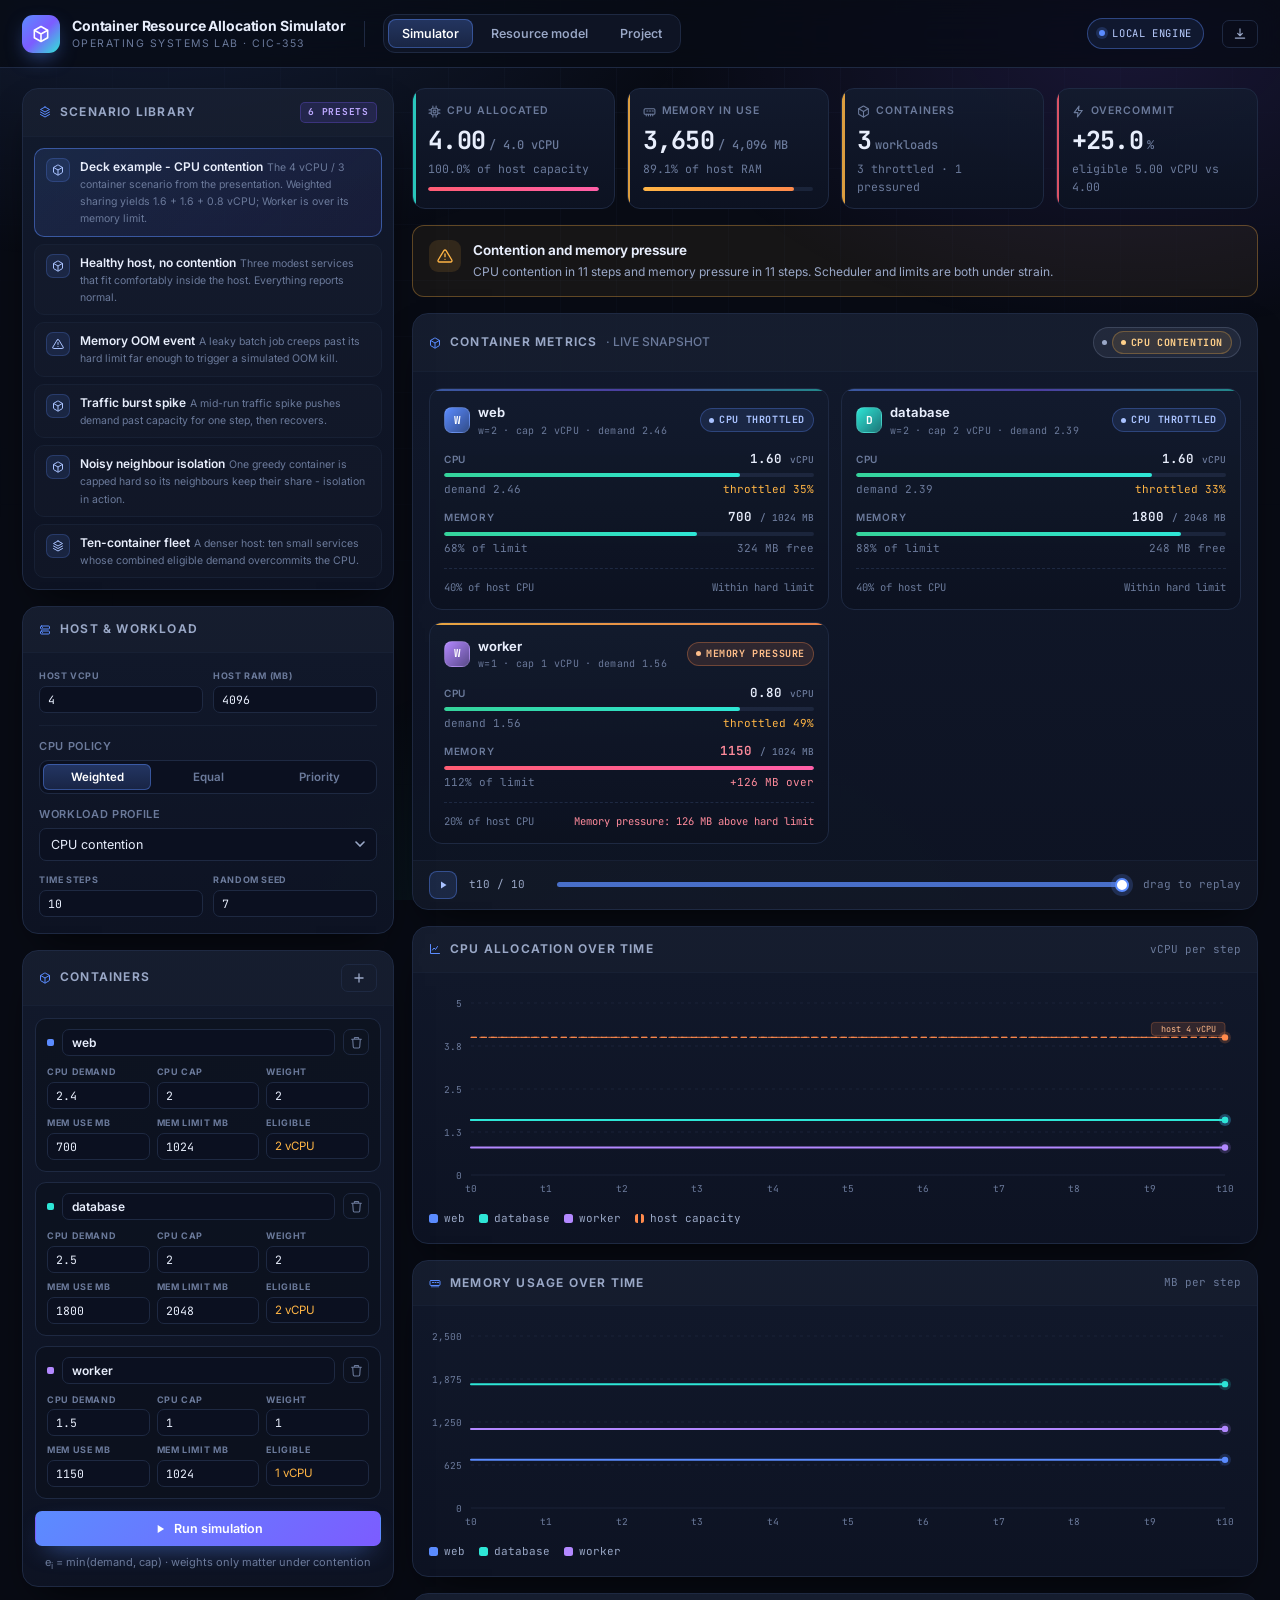
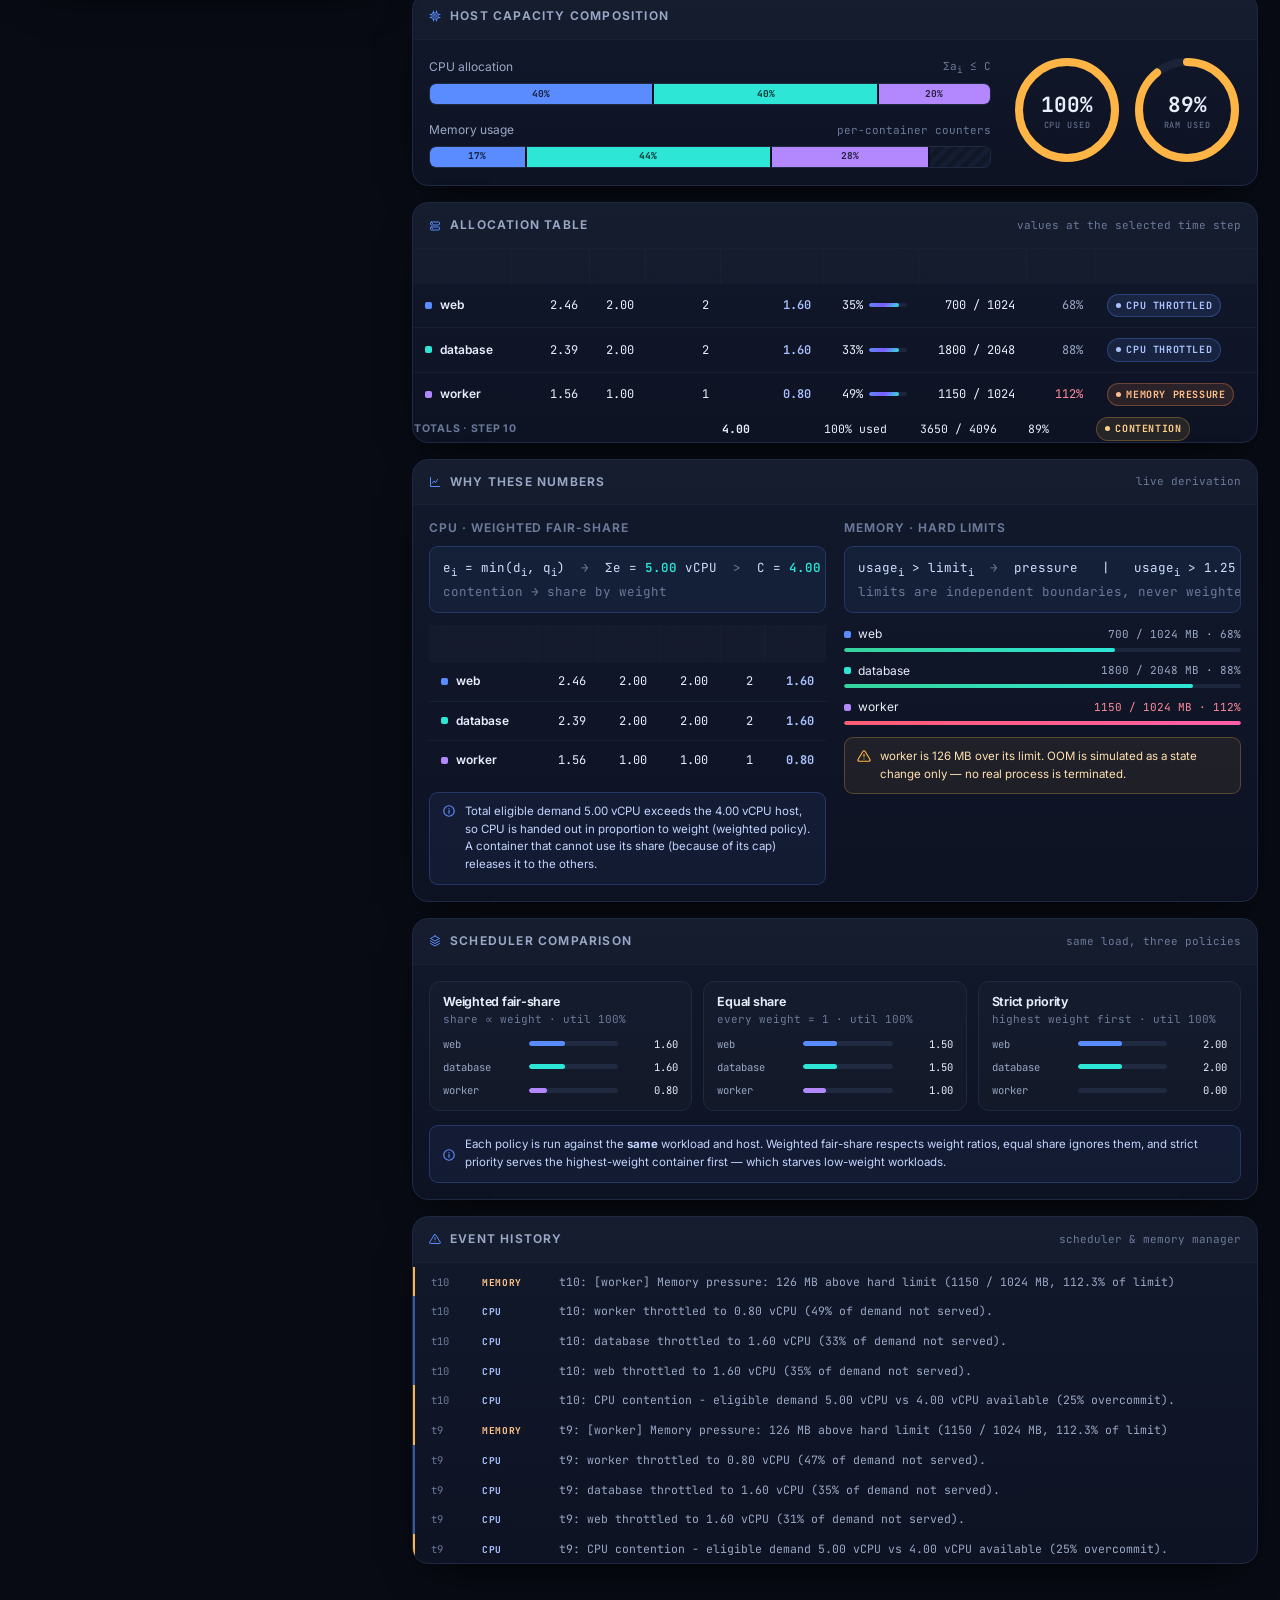
==== commit e6dec97c: "Fix white window: ship a single self-contained index.html The GitHub Pages deploy showed a blank whi" ====
--- a/index.html
+++ b/index.html
@@ -4,16 +4,1159 @@
 <meta charset="utf-8" />
 <meta name="viewport" content="width=device-width, initial-scale=1" />
 <title>Container Resource Allocation Simulator · OS Lab</title>
-<meta name="robots" content="index,follow" />
 <meta name="description" content="Interactive simulator for per-container CPU caps, weighted fair-share allocation and memory hard limits. Operating Systems Lab project." />
 <meta name="theme-color" content="#080b14" />
 <link rel="preconnect" href="https://fonts.googleapis.com" />
 <link rel="preconnect" href="https://fonts.gstatic.com" crossorigin />
 <link href="https://fonts.googleapis.com/css2?family=Inter:wght@400;500;600;700;800&family=JetBrains+Mono:wght@400;500;600;700&display=swap" rel="stylesheet" />
-<link rel="stylesheet" href="./static/css/styles.css" />
+<style>
+/* ==========================================================================
+   Container Resource Allocation Simulator
+   Design system: dark observability console
+   ========================================================================== */
+
+:root {
+  /* surfaces */
+  --bg: #080b14;
+  --bg-soft: #0b1020;
+  --panel: #0e1424;
+  --panel-2: #131b2e;
+  --panel-3: #182136;
+  --line: #1e2942;
+  --line-soft: #172034;
+  --line-bright: #2b3a5c;
+
+  /* text */
+  --text: #e8eefc;
+  --text-dim: #9aa8c7;
+  --text-faint: #6b7a9b;
+
+  /* accents */
+  --accent: #5b8cff;
+  --accent-2: #7c5cff;
+  --cyan: #2ee6d6;
+  --green: #35d39a;
+  --amber: #ffb545;
+  --orange: #ff8a4c;
+  --red: #ff5d73;
+  --pink: #ff5fa8;
+
+  --grad-brand: linear-gradient(135deg, #5b8cff 0%, #7c5cff 50%, #2ee6d6 100%);
+  --grad-green: linear-gradient(135deg, #35d39a, #2ee6d6);
+  --grad-amber: linear-gradient(135deg, #ffb545, #ff8a4c);
+  --grad-red: linear-gradient(135deg, #ff5d73, #ff5fa8);
+
+  --radius: 16px;
+  --radius-sm: 10px;
+  --radius-xs: 7px;
+  --shadow: 0 18px 40px -18px rgba(0, 0, 0, 0.85);
+  --shadow-lg: 0 30px 70px -30px rgba(0, 0, 0, 0.9);
+
+  --mono: "JetBrains Mono", ui-monospace, SFMono-Regular, Menlo, Consolas, monospace;
+  --sans: "Inter", -apple-system, BlinkMacSystemFont, "Segoe UI", Roboto, sans-serif;
+
+  --header-h: 68px;
+}
+
+* { box-sizing: border-box; }
+
+svg { flex-shrink: 0; }
+span[data-icon] { display: inline-flex; align-items: center; }
+span[data-icon] > svg { width: 1em; height: 1em; }
+
+html, body {
+  margin: 0;
+  padding: 0;
+  min-height: 100%;
+}
+
+body {
+  background: var(--bg);
+  color: var(--text);
+  font-family: var(--sans);
+  font-size: 14px;
+  line-height: 1.55;
+  -webkit-font-smoothing: antialiased;
+  text-rendering: optimizeLegibility;
+  overflow-x: hidden;
+}
+
+/* ambient background ------------------------------------------------------ */
+body::before {
+  content: "";
+  position: fixed;
+  inset: 0;
+  z-index: -2;
+  background:
+    radial-gradient(900px 520px at 12% -8%, rgba(91, 140, 255, 0.16), transparent 65%),
+    radial-gradient(760px 480px at 88% 4%, rgba(124, 92, 255, 0.14), transparent 62%),
+    radial-gradient(700px 500px at 50% 108%, rgba(46, 230, 214, 0.09), transparent 65%);
+}
+
+body::after {
+  content: "";
+  position: fixed;
+  inset: 0;
+  z-index: -1;
+  pointer-events: none;
+  background-image:
+    linear-gradient(rgba(120, 150, 210, 0.045) 1px, transparent 1px),
+    linear-gradient(90deg, rgba(120, 150, 210, 0.045) 1px, transparent 1px);
+  background-size: 56px 56px;
+  mask-image: radial-gradient(circle at 50% 0%, #000 0%, transparent 78%);
+  -webkit-mask-image: radial-gradient(circle at 50% 0%, #000 0%, transparent 78%);
+}
+
+/* typography ------------------------------------------------------------- */
+h1, h2, h3, h4 { margin: 0; font-weight: 650; letter-spacing: -0.02em; line-height: 1.2; }
+h1 { font-size: 26px; }
+h2 { font-size: 19px; }
+h3 { font-size: 15px; }
+p { margin: 0; }
+a { color: var(--accent); text-decoration: none; }
+
+.mono { font-family: var(--mono); font-variant-numeric: tabular-nums; }
+.dim { color: var(--text-dim); }
+.faint { color: var(--text-faint); }
+.tiny { font-size: 11px; }
+.small { font-size: 12px; }
+
+/* utility --------------------------------------------------------------- */
+.row { display: flex; align-items: center; }
+.gap-6 { gap: 6px; } .gap-8 { gap: 8px; } .gap-10 { gap: 10px; }
+.gap-12 { gap: 12px; } .gap-16 { gap: 16px; }
+.spread { display: flex; align-items: center; justify-content: space-between; }
+.wrap { flex-wrap: wrap; }
+.grow { flex: 1; }
+.hidden { display: none !important; }
+.center { text-align: center; }
+.upper { text-transform: uppercase; letter-spacing: 0.12em; }
+
+/* ==========================================================================
+   Shell / header
+   ========================================================================== */
+.shell { min-height: 100vh; display: flex; flex-direction: column; }
+
+header.topbar {
+  position: sticky;
+  top: 0;
+  z-index: 60;
+  height: var(--header-h);
+  display: flex;
+  align-items: center;
+  gap: 18px;
+  padding: 0 22px;
+  background: rgba(8, 11, 20, 0.82);
+  backdrop-filter: blur(18px) saturate(160%);
+  -webkit-backdrop-filter: blur(18px) saturate(160%);
+  border-bottom: 1px solid var(--line);
+}
+
+.brand { display: flex; align-items: center; gap: 12px; min-width: 0; }
+
+.brand-mark {
+  width: 38px; height: 38px;
+  border-radius: 11px;
+  display: grid;
+  place-items: center;
+  background: var(--grad-brand);
+  box-shadow: 0 8px 22px -8px rgba(91, 140, 255, 0.8);
+  flex: 0 0 auto;
+}
+.brand-mark svg { width: 20px; height: 20px; }
+
+.brand-text { min-width: 0; }
+.brand-title {
+  font-size: 14px; font-weight: 700; letter-spacing: -0.01em;
+  white-space: nowrap; overflow: hidden; text-overflow: ellipsis;
+}
+.brand-sub {
+  font-size: 10.5px; color: var(--text-faint);
+  letter-spacing: 0.14em; text-transform: uppercase; white-space: nowrap;
+}
+
+.topbar-divider { width: 1px; height: 26px; background: var(--line); }
+.topbar-spacer { flex: 1; }
+
+/* nav tabs */
+.nav {
+  display: flex; gap: 4px;
+  background: var(--panel);
+  border: 1px solid var(--line);
+  border-radius: 12px;
+  padding: 4px;
+}
+.nav button {
+  border: 0; background: transparent; color: var(--text-dim);
+  font-family: var(--sans); font-size: 12.5px; font-weight: 550;
+  padding: 7px 14px; border-radius: 8px; cursor: pointer;
+  transition: color 0.16s, background 0.16s;
+  white-space: nowrap;
+}
+.nav button:hover { color: var(--text); }
+.nav button.active {
+  color: #fff;
+  background: linear-gradient(180deg, rgba(91, 140, 255, 0.28), rgba(91, 140, 255, 0.14));
+  box-shadow: inset 0 0 0 1px rgba(91, 140, 255, 0.4);
+}
+
+/* status pill */
+.status-pill {
+  display: inline-flex; align-items: center; gap: 7px;
+  font-family: var(--mono); font-size: 10.5px; letter-spacing: 0.06em;
+  padding: 6px 11px; border-radius: 999px;
+  border: 1px solid rgba(53, 211, 154, 0.35);
+  background: rgba(53, 211, 154, 0.08);
+  color: #7cf0c4;
+  white-space: nowrap;
+}
+.status-pill[data-mode="client"] {
+  border-color: rgba(91, 140, 255, 0.4);
+  background: rgba(91, 140, 255, 0.09);
+  color: #b9cdff;
+}
+.status-pill[data-mode="client"] .dot {
+  background: var(--accent);
+  box-shadow: 0 0 0 3px rgba(91, 140, 255, 0.2);
+}
+
+.status-pill .dot {
+  width: 6px; height: 6px; border-radius: 50%;
+  background: var(--green); box-shadow: 0 0 0 3px rgba(53, 211, 154, 0.18);
+  animation: pulse 2.4s ease-in-out infinite;
+}
+@keyframes pulse {
+  0%, 100% { opacity: 1; transform: scale(1); }
+  50% { opacity: 0.45; transform: scale(0.82); }
+}
+
+/* ==========================================================================
+   Layout
+   ========================================================================== */
+main {
+  flex: 1;
+  width: 100%;
+  max-width: 1680px;
+  margin: 0 auto;
+  padding: 20px 22px 64px;
+}
+
+.workspace {
+  display: grid;
+  grid-template-columns: 372px minmax(0, 1fr);
+  gap: 18px;
+  align-items: start;
+}
+
+.side-col { display: flex; flex-direction: column; gap: 16px; position: sticky; top: calc(var(--header-h) + 16px); }
+.main-col { display: flex; flex-direction: column; gap: 16px; min-width: 0; }
+
+/* ==========================================================================
+   Panels
+   ========================================================================== */
+.panel {
+  background: linear-gradient(180deg, rgba(19, 27, 46, 0.92), rgba(14, 20, 36, 0.94));
+  border: 1px solid var(--line);
+  border-radius: var(--radius);
+  box-shadow: var(--shadow);
+  overflow: hidden;
+}
+.panel-head {
+  display: flex; align-items: center; justify-content: space-between; gap: 12px;
+  padding: 13px 16px;
+  border-bottom: 1px solid var(--line-soft);
+  background: rgba(255, 255, 255, 0.014);
+}
+.panel-title {
+  display: flex; align-items: center; gap: 9px;
+  font-size: 12px; font-weight: 650;
+  letter-spacing: 0.1em; text-transform: uppercase;
+  color: var(--text-dim);
+}
+.panel-title svg { width: 14px; height: 14px; color: var(--accent); }
+.panel-body { padding: 16px; }
+
+.step-badge {
+  display: grid; place-items: center;
+  width: 20px; height: 20px; border-radius: 6px;
+  background: rgba(91, 140, 255, 0.16);
+  border: 1px solid rgba(91, 140, 255, 0.32);
+  color: #a9c2ff; font-family: var(--mono); font-size: 10.5px; font-weight: 700;
+  flex: 0 0 auto;
+}
+
+/* ==========================================================================
+   Form controls
+   ========================================================================== */
+.field { margin-bottom: 12px; }
+.field:last-child { margin-bottom: 0; }
+.field-label {
+  display: block; font-size: 11px; font-weight: 600;
+  letter-spacing: 0.06em; text-transform: uppercase;
+  color: var(--text-faint); margin-bottom: 5px;
+}
+.field-hint { font-size: 11px; color: var(--text-faint); margin-top: 4px; }
+
+input[type="number"], input[type="text"], select {
+  width: 100%;
+  padding: 8px 11px;
+  background: var(--bg-soft);
+  border: 1px solid var(--line);
+  border-radius: var(--radius-xs);
+  color: var(--text);
+  font-family: var(--mono);
+  font-size: 12.5px;
+  outline: none;
+  transition: border-color 0.15s, box-shadow 0.15s, background 0.15s;
+}
+input[type="text"] { font-family: var(--sans); font-size: 12.5px; }
+input:focus, select:focus {
+  border-color: var(--accent);
+  box-shadow: 0 0 0 3px rgba(91, 140, 255, 0.16);
+  background: #0c1222;
+}
+input.invalid { border-color: var(--red); box-shadow: 0 0 0 3px rgba(255, 93, 115, 0.14); }
+input::-webkit-outer-spin-button, input::-webkit-inner-spin-button { -webkit-appearance: none; margin: 0; }
+input[type="number"] { -moz-appearance: textfield; }
+
+select {
+  font-family: var(--sans);
+  cursor: pointer;
+  appearance: none;
+  background-image: url("data:image/svg+xml;charset=utf-8,%3Csvg xmlns='http://www.w3.org/2000/svg' width='10' height='6' viewBox='0 0 10 6'%3E%3Cpath d='M1 1l4 4 4-4' stroke='%239aa8c7' stroke-width='1.6' fill='none' stroke-linecap='round'/%3E%3C/svg%3E");
+  background-repeat: no-repeat;
+  background-position: right 11px center;
+  padding-right: 30px;
+}
+select option { background: #101827; color: var(--text); }
+
+/* buttons */
+button { font-family: var(--sans); }
+
+.btn {
+  display: inline-flex; align-items: center; justify-content: center; gap: 7px;
+  padding: 9px 15px;
+  border-radius: var(--radius-xs);
+  border: 1px solid var(--line-bright);
+  background: var(--panel-2);
+  color: var(--text);
+  font-size: 12.5px; font-weight: 600;
+  cursor: pointer;
+  transition: transform 0.12s, background 0.15s, border-color 0.15s, box-shadow 0.15s;
+  white-space: nowrap;
+}
+.btn:hover { background: var(--panel-3); border-color: #3a4c74; }
+.btn:active { transform: translateY(1px); }
+.btn svg { width: 14px; height: 14px; }
+
+.btn-primary {
+  background: linear-gradient(135deg, #5b8cff, #7c5cff);
+  border-color: transparent;
+  color: #fff;
+  box-shadow: 0 10px 26px -12px rgba(91, 140, 255, 0.9);
+}
+.btn-primary:hover {
+  background: linear-gradient(135deg, #6d99ff, #8c70ff);
+  box-shadow: 0 14px 30px -12px rgba(112, 150, 255, 0.95);
+}
+.btn-ghost { background: transparent; border-color: var(--line); color: var(--text-dim); }
+.btn-ghost:hover { color: var(--text); background: var(--panel-2); }
+.btn-danger { border-color: rgba(255, 93, 115, 0.35); color: #ff8b9c; background: rgba(255, 93, 115, 0.07); }
+.btn-danger:hover { background: rgba(255, 93, 115, 0.14); border-color: rgba(255, 93, 115, 0.55); }
+.btn-sm { padding: 6px 10px; font-size: 11.5px; }
+.btn-block { width: 100%; }
+.btn:disabled { opacity: 0.5; cursor: not-allowed; }
+
+.icon-btn {
+  display: grid; place-items: center;
+  width: 26px; height: 26px;
+  border-radius: 7px;
+  border: 1px solid var(--line);
+  background: transparent;
+  color: var(--text-faint);
+  cursor: pointer;
+  transition: color 0.15s, background 0.15s, border-color 0.15s;
+  flex: 0 0 auto;
+}
+.icon-btn:hover { color: var(--red); background: rgba(255, 93, 115, 0.1); border-color: rgba(255, 93, 115, 0.3); }
+.icon-btn svg { width: 13px; height: 13px; }
+
+/* segmented control */
+.segmented {
+  display: flex; gap: 3px;
+  background: var(--bg-soft);
+  border: 1px solid var(--line);
+  border-radius: 9px;
+  padding: 3px;
+}
+.segmented button {
+  flex: 1;
+  border: 0; background: transparent;
+  color: var(--text-faint);
+  font-size: 11.5px; font-weight: 600;
+  padding: 6px 8px;
+  border-radius: 6px;
+  cursor: pointer;
+  transition: color 0.15s, background 0.15s;
+  white-space: nowrap; overflow: hidden; text-overflow: ellipsis;
+}
+.segmented button:hover { color: var(--text); }
+.segmented button.active {
+  color: #fff;
+  background: linear-gradient(180deg, rgba(91, 140, 255, 0.3), rgba(91, 140, 255, 0.16));
+  box-shadow: inset 0 0 0 1px rgba(91, 140, 255, 0.42);
+}
+
+/* switch */
+.switch { display: inline-flex; align-items: center; gap: 8px; cursor: pointer; font-size: 12px; color: var(--text-dim); }
+.switch input { display: none; }
+.switch .track {
+  width: 32px; height: 18px; border-radius: 999px;
+  background: var(--line); position: relative;
+  transition: background 0.18s;
+}
+.switch .track::after {
+  content: ""; position: absolute; top: 2px; left: 2px;
+  width: 14px; height: 14px; border-radius: 50%;
+  background: #7c8aa8;
+  transition: transform 0.18s, background 0.18s;
+}
+.switch input:checked + .track { background: rgba(53, 211, 154, 0.3); }
+.switch input:checked + .track::after { transform: translateX(14px); background: var(--green); }
+
+/* ==========================================================================
+   Cards / metrics
+   ========================================================================== */
+.metric-grid {
+  display: grid;
+  grid-template-columns: repeat(auto-fit, minmax(178px, 1fr));
+  gap: 12px;
+}
+
+.metric {
+  position: relative;
+  padding: 14px 15px 13px;
+  border-radius: 13px;
+  background: linear-gradient(180deg, rgba(19, 27, 46, 0.95), rgba(13, 19, 34, 0.95));
+  border: 1px solid var(--line);
+  overflow: hidden;
+  transition: border-color 0.2s, transform 0.2s;
+}
+.metric::before {
+  content: ""; position: absolute; left: 0; top: 0; bottom: 0; width: 2.5px;
+  background: var(--accent); opacity: 0.85;
+}
+.metric.accent-cyan::before { background: var(--cyan); }
+.metric.accent-green::before { background: var(--green); }
+.metric.accent-amber::before { background: var(--amber); }
+.metric.accent-red::before { background: var(--red); }
+.metric.accent-violet::before { background: var(--accent-2); }
+.metric:hover { border-color: var(--line-bright); }
+
+.metric-label svg { width: 13px; height: 13px; flex: 0 0 auto; }
+
+.metric-label {
+  display: flex; align-items: center; gap: 6px;
+  font-size: 10.5px; font-weight: 600;
+  letter-spacing: 0.09em; text-transform: uppercase;
+  color: var(--text-faint);
+  margin-bottom: 8px;
+}
+.metric-value {
+  font-family: var(--mono); font-size: 25px; font-weight: 700;
+  letter-spacing: -0.03em; line-height: 1.1;
+  display: flex; align-items: baseline; gap: 4px;
+}
+.metric-value .unit { font-size: 12px; font-weight: 500; color: var(--text-faint); letter-spacing: 0; }
+.metric-sub { font-size: 11.5px; color: var(--text-faint); margin-top: 5px; font-family: var(--mono); }
+
+/* progress / meter */
+.meter {
+  height: 6px; border-radius: 999px;
+  background: rgba(120, 150, 210, 0.13);
+  overflow: hidden;
+  position: relative;
+}
+.meter > span {
+  display: block; height: 100%; border-radius: 999px;
+  background: var(--grad-brand);
+  transition: width 0.55s cubic-bezier(0.22, 1, 0.36, 1);
+}
+.meter.ok > span { background: var(--grad-green); }
+.meter.warn > span { background: var(--grad-amber); }
+.meter.crit > span { background: var(--grad-red); }
+.meter.thin { height: 4px; }
+
+/* badges */
+.badge {
+  display: inline-flex; align-items: center; gap: 5px;
+  padding: 3px 8px;
+  border-radius: 999px;
+  font-size: 10px; font-weight: 700;
+  letter-spacing: 0.06em; text-transform: uppercase;
+  font-family: var(--mono);
+  border: 1px solid transparent;
+  white-space: nowrap;
+}
+.badge::before {
+  content: ""; width: 5px; height: 5px; border-radius: 50%; background: currentColor;
+}
+.badge.normal, .badge.ok { color: #6ee7b7; background: rgba(53, 211, 154, 0.1); border-color: rgba(53, 211, 154, 0.28); }
+.badge.near { color: #ffd08a; background: rgba(255, 181, 69, 0.1); border-color: rgba(255, 181, 69, 0.28); }
+.badge.throttled { color: #a9c2ff; background: rgba(91, 140, 255, 0.12); border-color: rgba(91, 140, 255, 0.3); }
+.badge.pressure { color: #ffbe8a; background: rgba(255, 138, 76, 0.12); border-color: rgba(255, 138, 76, 0.32); }
+.badge.oom { color: #ff9bab; background: rgba(255, 93, 115, 0.14); border-color: rgba(255, 93, 115, 0.36); }
+.badge.critical { color: #ff9bab; background: rgba(255, 93, 115, 0.14); border-color: rgba(255, 93, 115, 0.36); }
+.badge.warn { color: #ffd08a; background: rgba(255, 181, 69, 0.1); border-color: rgba(255, 181, 69, 0.28); }
+.badge.info { color: #a9c2ff; background: rgba(91, 140, 255, 0.12); border-color: rgba(91, 140, 255, 0.3); }
+.badge.neutral { color: var(--text-dim); background: rgba(154, 168, 199, 0.09); border-color: rgba(154, 168, 199, 0.22); }
+
+.tag {
+  display: inline-block;
+  padding: 2px 7px;
+  border-radius: 5px;
+  font-size: 9.5px; font-weight: 700;
+  letter-spacing: 0.08em; text-transform: uppercase;
+  font-family: var(--mono);
+  background: rgba(124, 92, 255, 0.14);
+  color: #bda9ff;
+  border: 1px solid rgba(124, 92, 255, 0.28);
+}
+
+/* ==========================================================================
+   Container cards
+   ========================================================================== */
+.ctr-grid {
+  display: grid;
+  grid-template-columns: repeat(auto-fill, minmax(268px, 1fr));
+  gap: 12px;
+}
+
+.ctr-card {
+  position: relative;
+  border-radius: 13px;
+  border: 1px solid var(--line);
+  background: linear-gradient(180deg, rgba(19, 27, 46, 0.9), rgba(12, 18, 32, 0.92));
+  padding: 13px 14px 14px;
+  overflow: hidden;
+  transition: border-color 0.2s, transform 0.2s, box-shadow 0.2s;
+}
+.ctr-card:hover { transform: translateY(-1px); border-color: var(--line-bright); }
+.ctr-card::after {
+  content: ""; position: absolute; top: 0; left: 0; right: 0; height: 1.5px;
+  background: var(--grad-brand); opacity: 0.55;
+}
+.ctr-card.s-pressure::after { background: var(--grad-amber); opacity: 0.9; }
+.ctr-card.s-oom::after { background: var(--grad-red); opacity: 1; }
+.ctr-card.s-oom {
+  border-color: rgba(255, 93, 115, 0.42);
+  box-shadow: 0 0 0 1px rgba(255, 93, 115, 0.12), 0 18px 40px -24px rgba(255, 93, 115, 0.5);
+  animation: oomPulse 2.2s ease-in-out infinite;
+}
+@keyframes oomPulse {
+  0%, 100% { box-shadow: 0 0 0 1px rgba(255, 93, 115, 0.12), 0 18px 40px -24px rgba(255, 93, 115, 0.5); }
+  50% { box-shadow: 0 0 0 1px rgba(255, 93, 115, 0.3), 0 18px 44px -20px rgba(255, 93, 115, 0.75); }
+}
+
+.ctr-head { display: flex; align-items: center; gap: 8px; margin-bottom: 11px; }
+.ctr-avatar {
+  width: 26px; height: 26px; border-radius: 8px;
+  display: grid; place-items: center;
+  font-family: var(--mono); font-size: 11px; font-weight: 700;
+  color: #fff;
+  flex: 0 0 auto;
+  border: 1px solid rgba(255, 255, 255, 0.12);
+}
+.ctr-name {
+  font-size: 13px; font-weight: 650;
+  overflow: hidden; text-overflow: ellipsis; white-space: nowrap;
+}
+.ctr-meta { font-family: var(--mono); font-size: 10px; color: var(--text-faint); letter-spacing: 0.03em; }
+
+.ctr-stats { display: flex; flex-direction: column; gap: 9px; }
+.ctr-stat-row { display: flex; align-items: baseline; justify-content: space-between; gap: 8px; }
+.ctr-stat-label {
+  font-size: 10px; font-weight: 600; letter-spacing: 0.07em; text-transform: uppercase;
+  color: var(--text-faint);
+}
+.ctr-stat-value { font-family: var(--mono); font-size: 12.5px; font-weight: 600; }
+.ctr-stat-value .unit { font-size: 9.5px; color: var(--text-faint); font-weight: 500; }
+
+.ctr-foot {
+  margin-top: 11px; padding-top: 10px;
+  border-top: 1px dashed var(--line);
+  display: flex; align-items: center; justify-content: space-between; gap: 8px;
+  font-family: var(--mono); font-size: 10.5px; color: var(--text-faint);
+}
+
+/* ==========================================================================
+   Charts
+   ========================================================================== */
+.chart-wrap { position: relative; width: 100%; }
+.chart-wrap svg { display: block; width: 100%; overflow: visible; }
+
+.chart-legend {
+  display: flex; flex-wrap: wrap; gap: 6px 14px;
+  margin-top: 11px;
+  font-size: 11px; color: var(--text-dim);
+}
+.legend-item { display: inline-flex; align-items: center; gap: 6px; font-family: var(--mono); }
+.legend-swatch { width: 9px; height: 9px; border-radius: 2.5px; flex: 0 0 auto; }
+
+.chart-tooltip {
+  position: absolute;
+  pointer-events: none;
+  z-index: 30;
+  padding: 8px 10px;
+  border-radius: 9px;
+  background: rgba(9, 13, 24, 0.97);
+  border: 1px solid var(--line-bright);
+  box-shadow: var(--shadow-lg);
+  font-family: var(--mono); font-size: 11px;
+  color: var(--text);
+  min-width: 132px;
+  opacity: 0;
+  transform: translate(-50%, -100%);
+  transition: opacity 0.12s;
+  white-space: nowrap;
+}
+.chart-tooltip.show { opacity: 1; }
+.chart-tooltip .tt-title {
+  font-size: 10px; letter-spacing: 0.08em; text-transform: uppercase;
+  color: var(--text-faint); margin-bottom: 5px;
+}
+.chart-tooltip .tt-row { display: flex; align-items: center; justify-content: space-between; gap: 12px; }
+.chart-tooltip .tt-key { display: inline-flex; align-items: center; gap: 5px; color: var(--text-dim); }
+.chart-tooltip .tt-dot { width: 6px; height: 6px; border-radius: 50%; }
+
+/* ==========================================================================
+   Tables
+   ========================================================================== */
+.table-wrap { overflow-x: auto; }
+table {
+  width: 100%;
+  border-collapse: separate;
+  border-spacing: 0;
+  font-size: 12px;
+}
+thead th {
+  text-align: left;
+  padding: 9px 12px;
+  font-size: 10px; font-weight: 700;
+  letter-spacing: 0.09em; text-transform: uppercase;
+  color: var(--text-faint);
+  background: rgba(255, 255, 255, 0.022);
+  border-bottom: 1px solid var(--line);
+  white-space: nowrap;
+  position: sticky; top: 0;
+  backdrop-filter: blur(8px);
+}
+thead th.num, tbody td.num { text-align: right; }
+tbody td {
+  padding: 10px 12px;
+  border-bottom: 1px solid var(--line-soft);
+  vertical-align: middle;
+}
+tbody tr:last-child td { border-bottom: 0; }
+tbody tr { transition: background 0.14s; }
+tbody tr:hover { background: rgba(91, 140, 255, 0.045); }
+tbody td.mono { font-family: var(--mono); font-variant-numeric: tabular-nums; }
+.table-name { display: flex; align-items: center; gap: 8px; font-weight: 600; white-space: nowrap; }
+.mini-dot { width: 7px; height: 7px; border-radius: 2px; flex: 0 0 auto; }
+
+/* ==========================================================================
+   Event log
+   ========================================================================== */
+.log {
+  max-height: 300px;
+  overflow-y: auto;
+  padding: 4px 0;
+  font-family: var(--mono);
+  font-size: 11.5px;
+}
+.log-row {
+  display: grid;
+  grid-template-columns: 42px 68px minmax(0, 1fr);
+  gap: 9px;
+  padding: 6px 16px;
+  border-left: 2px solid transparent;
+  align-items: baseline;
+}
+.log-row:hover { background: rgba(91, 140, 255, 0.05); }
+.log-row.critical { border-left-color: var(--red); background: rgba(255, 93, 115, 0.045); }
+.log-row.warn { border-left-color: var(--amber); }
+.log-row.info { border-left-color: rgba(91, 140, 255, 0.55); }
+.log-step { color: var(--text-faint); font-size: 10.5px; }
+.log-kind {
+  font-size: 9.5px; font-weight: 700; letter-spacing: 0.07em; text-transform: uppercase;
+  color: var(--text-faint);
+}
+.log-kind.cpu { color: #a9c2ff; }
+.log-kind.memory { color: #ffc48a; }
+.log-kind.system { color: #bda9ff; }
+.log-msg { color: var(--text-dim); line-height: 1.5; word-break: break-word; }
+.log-row.critical .log-msg { color: #ffc2cb; }
+
+.empty-state {
+  padding: 26px 16px;
+  text-align: center;
+  color: var(--text-faint);
+  font-size: 12px;
+}
+
+/* ==========================================================================
+   Presets
+   ========================================================================== */
+.preset-list { display: flex; flex-direction: column; gap: 7px; }
+.preset-item {
+  display: flex; align-items: flex-start; gap: 10px;
+  padding: 9px 11px;
+  border-radius: 10px;
+  border: 1px solid var(--line-soft);
+  background: rgba(255, 255, 255, 0.012);
+  cursor: pointer;
+  transition: border-color 0.16s, background 0.16s, transform 0.16s;
+  text-align: left;
+  width: 100%;
+  font-family: var(--sans);
+}
+.preset-item:hover { border-color: var(--line-bright); background: rgba(91, 140, 255, 0.06); transform: translateX(2px); }
+.preset-item.active {
+  border-color: rgba(91, 140, 255, 0.5);
+  background: linear-gradient(135deg, rgba(91, 140, 255, 0.13), rgba(124, 92, 255, 0.07));
+}
+.preset-icon {
+  width: 24px; height: 24px; border-radius: 7px;
+  display: grid; place-items: center;
+  background: rgba(91, 140, 255, 0.12);
+  border: 1px solid rgba(91, 140, 255, 0.22);
+  color: #a9c2ff;
+  flex: 0 0 auto;
+}
+.preset-icon svg { width: 12px; height: 12px; }
+.preset-body { min-width: 0; }
+.preset-name { font-size: 12px; font-weight: 600; color: var(--text); line-height: 1.35; }
+.preset-blurb { font-size: 10.5px; color: var(--text-faint); line-height: 1.45; margin-top: 2px; }
+
+/* ==========================================================================
+   Editor rows (container config)
+   ========================================================================== */
+.editor-list { display: flex; flex-direction: column; gap: 10px; }
+
+.editor-row {
+  border: 1px solid var(--line);
+  border-radius: 11px;
+  background: rgba(10, 15, 27, 0.6);
+  padding: 10px 11px 11px;
+  transition: border-color 0.16s;
+}
+.editor-row:focus-within { border-color: rgba(91, 140, 255, 0.45); }
+.editor-row-head { display: flex; align-items: center; gap: 8px; margin-bottom: 9px; }
+.editor-row-head input[type="text"] { flex: 1; padding: 5px 9px; font-size: 12px; font-weight: 600; }
+.editor-grid {
+  display: grid;
+  grid-template-columns: repeat(3, minmax(0, 1fr));
+  gap: 7px;
+}
+.editor-field label {
+  display: block;
+  font-size: 9px; font-weight: 700;
+  letter-spacing: 0.07em; text-transform: uppercase;
+  color: var(--text-faint);
+  margin-bottom: 3px;
+}
+.editor-field input { padding: 5px 8px; font-size: 11.5px; }
+.editor-cap-line {
+  display: flex; align-items: center; gap: 6px;
+  margin-top: 7px;
+  font-family: var(--mono); font-size: 10px; color: var(--text-faint);
+}
+
+/* ==========================================================================
+   Slide-style explainer
+   ========================================================================== */
+.hero {
+  border-radius: var(--radius);
+  border: 1px solid var(--line);
+  background:
+    radial-gradient(700px 300px at 8% -20%, rgba(91, 140, 255, 0.18), transparent 70%),
+    radial-gradient(600px 320px at 92% 120%, rgba(124, 92, 255, 0.15), transparent 70%),
+    linear-gradient(180deg, rgba(19, 27, 46, 0.9), rgba(11, 16, 29, 0.95));
+  padding: 24px 26px;
+  overflow: hidden;
+  position: relative;
+}
+.hero h1 { font-size: 28px; line-height: 1.18; margin-bottom: 9px; letter-spacing: -0.025em; }
+.hero h1 .grad {
+  background: var(--grad-brand);
+  -webkit-background-clip: text; background-clip: text;
+  -webkit-text-fill-color: transparent;
+}
+.hero p { color: var(--text-dim); max-width: 76ch; font-size: 13.5px; }
+.hero-meta { display: flex; flex-wrap: wrap; gap: 7px; margin-top: 15px; }
+
+.chip {
+  display: inline-flex; align-items: center; gap: 6px;
+  padding: 5px 11px;
+  border-radius: 8px;
+  border: 1px solid var(--line);
+  background: rgba(255, 255, 255, 0.025);
+  font-size: 11.5px; color: var(--text-dim);
+  font-family: var(--mono);
+}
+.chip strong { color: var(--text); font-weight: 650; }
+.chip svg { width: 12px; height: 12px; color: var(--accent); }
+
+.formula {
+  font-family: var(--mono);
+  font-size: 12.5px;
+  background: rgba(91, 140, 255, 0.07);
+  border: 1px solid rgba(91, 140, 255, 0.22);
+  border-radius: 9px;
+  padding: 10px 13px;
+  color: #cfe0ff;
+  overflow-x: auto;
+  white-space: nowrap;
+  line-height: 1.7;
+}
+.formula .hl { color: var(--cyan); font-weight: 600; }
+.formula .cm { color: var(--text-faint); }
+
+/* module cards (architecture) */
+.module-grid {
+  display: grid;
+  grid-template-columns: repeat(auto-fit, minmax(215px, 1fr));
+  gap: 11px;
+}
+.module-card {
+  border: 1px solid var(--line);
+  border-radius: 11px;
+  background: rgba(255, 255, 255, 0.014);
+  padding: 12px 13px;
+  transition: border-color 0.18s, background 0.18s;
+}
+.module-card:hover { border-color: var(--line-bright); background: rgba(91, 140, 255, 0.045); }
+.module-idx {
+  font-family: var(--mono); font-size: 10px; font-weight: 700;
+  color: var(--accent); letter-spacing: 0.1em; margin-bottom: 6px;
+}
+.module-card h3 { font-size: 13px; margin-bottom: 4px; }
+.module-card p { font-size: 11.5px; color: var(--text-faint); line-height: 1.5; }
+
+/* flow diagram */
+.flow {
+  display: flex; align-items: stretch; gap: 0;
+  overflow-x: auto;
+  padding: 4px 0 8px;
+}
+.flow-node {
+  flex: 1 1 0;
+  min-width: 118px;
+  border: 1px solid var(--line);
+  border-radius: 10px;
+  padding: 10px 11px;
+  background: rgba(255, 255, 255, 0.018);
+  text-align: center;
+}
+.flow-node .fn-num {
+  font-family: var(--mono); font-size: 9px; font-weight: 700;
+  color: var(--text-faint); letter-spacing: 0.1em; margin-bottom: 3px;
+}
+.flow-node .fn-title { font-size: 11.5px; font-weight: 650; }
+.flow-node .fn-sub { font-size: 10px; color: var(--text-faint); margin-top: 2px; }
+.flow-arrow {
+  flex: 0 0 auto;
+  display: grid; place-items: center;
+  padding: 0 6px;
+  color: var(--line-bright);
+}
+.flow-arrow svg { width: 14px; height: 14px; }
+
+/* comparison bars */
+.cmp-grid { display: grid; grid-template-columns: repeat(auto-fit, minmax(230px, 1fr)); gap: 11px; }
+.cmp-card {
+  border: 1px solid var(--line);
+  border-radius: 11px;
+  padding: 12px 13px;
+  background: rgba(255, 255, 255, 0.014);
+}
+.cmp-card h3 { font-size: 12.5px; margin-bottom: 2px; }
+.cmp-row {
+  display: grid;
+  grid-template-columns: 78px minmax(0, 1fr) 52px;
+  align-items: center; gap: 8px;
+  margin-top: 7px;
+  font-family: var(--mono); font-size: 10.5px;
+}
+.cmp-name { color: var(--text-dim); overflow: hidden; text-overflow: ellipsis; white-space: nowrap; }
+.cmp-bar { height: 5px; border-radius: 999px; background: rgba(120, 150, 210, 0.13); overflow: hidden; }
+.cmp-bar > span { display: block; height: 100%; border-radius: 999px; }
+.cmp-val { text-align: right; color: var(--text); }
+
+/* ==========================================================================
+   Tabs: explainer view
+   ========================================================================== */
+.view { display: none; }
+.view.active { display: block; animation: fadeUp 0.28s ease-out; }
+@keyframes fadeUp {
+  from { opacity: 0; transform: translateY(8px); }
+  to { opacity: 1; transform: translateY(0); }
+}
+
+.doc-grid { display: grid; grid-template-columns: repeat(auto-fit, minmax(300px, 1fr)); gap: 16px; }
+.prose { font-size: 13px; color: var(--text-dim); line-height: 1.7; }
+.prose strong { color: var(--text); font-weight: 620; }
+.prose code {
+  font-family: var(--mono); font-size: 11.5px;
+  background: rgba(91, 140, 255, 0.1);
+  border: 1px solid rgba(91, 140, 255, 0.18);
+  padding: 1px 5px; border-radius: 4px; color: #cfe0ff;
+}
+.prose ul { margin: 8px 0 0; padding-left: 17px; }
+.prose li { margin-bottom: 6px; }
+.prose li::marker { color: var(--accent); }
+
+.kv-list { display: flex; flex-direction: column; gap: 0; }
+.kv {
+  display: grid; grid-template-columns: 118px minmax(0, 1fr);
+  gap: 12px; padding: 8px 0;
+  border-bottom: 1px solid var(--line-soft);
+  font-size: 12px;
+}
+.kv:last-child { border-bottom: 0; }
+.kv dt { color: var(--text-faint); font-size: 11px; letter-spacing: 0.05em; text-transform: uppercase; font-weight: 600; }
+.kv dd { margin: 0; color: var(--text-dim); font-family: var(--mono); font-size: 11.5px; }
+
+/* ==========================================================================
+   Toast
+   ========================================================================== */
+#toasts {
+  position: fixed; bottom: 20px; right: 20px;
+  z-index: 200;
+  display: flex; flex-direction: column; gap: 9px;
+  max-width: 380px;
+}
+.toast {
+  display: flex; align-items: flex-start; gap: 10px;
+  padding: 12px 14px;
+  border-radius: 11px;
+  background: rgba(13, 19, 34, 0.98);
+  border: 1px solid var(--line-bright);
+  box-shadow: var(--shadow-lg);
+  font-size: 12.5px;
+  animation: toastIn 0.25s cubic-bezier(0.22, 1, 0.36, 1);
+  backdrop-filter: blur(12px);
+}
+.toast.error { border-color: rgba(255, 93, 115, 0.5); }
+.toast.success { border-color: rgba(53, 211, 154, 0.45); }
+.toast .t-icon { flex: 0 0 auto; margin-top: 1px; }
+.toast .t-icon svg { width: 15px; height: 15px; }
+.toast.error .t-icon { color: var(--red); }
+.toast.success .t-icon { color: var(--green); }
+.toast .t-body { min-width: 0; }
+.toast .t-title { font-weight: 650; margin-bottom: 1px; }
+.toast .t-msg { color: var(--text-dim); font-size: 11.5px; line-height: 1.5; }
+@keyframes toastIn {
+  from { opacity: 0; transform: translateX(24px) scale(0.97); }
+  to { opacity: 1; transform: translateX(0) scale(1); }
+}
+
+/* ==========================================================================
+   Timeline scrubber
+   ========================================================================== */
+.scrubber {
+  display: flex; align-items: center; gap: 12px;
+  padding: 10px 16px;
+  border-top: 1px solid var(--line-soft);
+  background: rgba(255, 255, 255, 0.014);
+}
+.scrubber input[type="range"] {
+  -webkit-appearance: none; appearance: none;
+  flex: 1; height: 24px; background: transparent; cursor: pointer;
+  padding: 0; border: 0;
+}
+.scrubber input[type="range"]::-webkit-slider-runnable-track {
+  height: 5px; border-radius: 999px;
+  background: linear-gradient(90deg, rgba(91, 140, 255, 0.75) var(--pct, 0%), rgba(120, 150, 210, 0.14) var(--pct, 0%));
+}
+.scrubber input[type="range"]::-webkit-slider-thumb {
+  -webkit-appearance: none;
+  width: 14px; height: 14px; border-radius: 50%;
+  background: #fff; border: 2px solid var(--accent);
+  margin-top: -4.5px;
+  box-shadow: 0 0 0 4px rgba(91, 140, 255, 0.2);
+  transition: transform 0.14s;
+}
+.scrubber input[type="range"]::-webkit-slider-thumb:hover { transform: scale(1.14); }
+.scrubber input[type="range"]::-moz-range-track {
+  height: 5px; border-radius: 999px; background: rgba(120, 150, 210, 0.14);
+}
+.scrubber input[type="range"]::-moz-range-progress {
+  height: 5px; border-radius: 999px; background: rgba(91, 140, 255, 0.75);
+}
+.scrubber input[type="range"]::-moz-range-thumb {
+  width: 12px; height: 12px; border-radius: 50%; background: #fff;
+  border: 2px solid var(--accent); box-shadow: 0 0 0 4px rgba(91, 140, 255, 0.2);
+}
+.scrub-label {
+  font-family: var(--mono); font-size: 11px;
+  color: var(--text-dim); min-width: 74px;
+}
+.play-btn {
+  display: grid; place-items: center;
+  width: 28px; height: 28px; border-radius: 8px;
+  border: 1px solid rgba(91, 140, 255, 0.4);
+  background: rgba(91, 140, 255, 0.14);
+  color: #a9c2ff; cursor: pointer; flex: 0 0 auto;
+  transition: background 0.15s, color 0.15s;
+}
+.play-btn:hover { background: rgba(91, 140, 255, 0.26); color: #fff; }
+.play-btn svg { width: 12px; height: 12px; }
+
+/* ==========================================================================
+   Misc
+   ========================================================================== */
+.divider { height: 1px; background: var(--line-soft); margin: 12px 0; }
+
+.notice {
+  display: flex; gap: 9px;
+  padding: 10px 12px;
+  border-radius: 9px;
+  font-size: 11.5px;
+  line-height: 1.55;
+  border: 1px solid rgba(91, 140, 255, 0.24);
+  background: rgba(91, 140, 255, 0.07);
+  color: #c2d4ff;
+}
+.notice svg { width: 14px; height: 14px; flex: 0 0 auto; margin-top: 1px; color: var(--accent); }
+.notice span[data-icon] > svg { width: 14px; height: 14px; }
+.notice.warn {
+  border-color: rgba(255, 181, 69, 0.26);
+  background: rgba(255, 181, 69, 0.07);
+  color: #ffe0b0;
+}
+.notice.warn svg { color: var(--amber); }
+
+.verdict {
+  display: flex; align-items: flex-start; gap: 12px;
+  padding: 14px 16px;
+  border-radius: 12px;
+  border: 1px solid var(--line);
+  background: rgba(255, 255, 255, 0.02);
+}
+.verdict.ok { border-color: rgba(53, 211, 154, 0.32); background: rgba(53, 211, 154, 0.06); }
+.verdict.info { border-color: rgba(91, 140, 255, 0.32); background: rgba(91, 140, 255, 0.06); }
+.verdict.warn { border-color: rgba(255, 181, 69, 0.32); background: rgba(255, 181, 69, 0.06); }
+.verdict.critical { border-color: rgba(255, 93, 115, 0.35); background: rgba(255, 93, 115, 0.07); }
+.verdict-icon {
+  width: 32px; height: 32px; border-radius: 9px;
+  display: grid; place-items: center; flex: 0 0 auto;
+  background: rgba(255, 255, 255, 0.05);
+}
+.verdict-icon svg { width: 16px; height: 16px; }
+.verdict.ok .verdict-icon { color: var(--green); background: rgba(53, 211, 154, 0.12); }
+.verdict.info .verdict-icon { color: var(--accent); background: rgba(91, 140, 255, 0.12); }
+.verdict.warn .verdict-icon { color: var(--amber); background: rgba(255, 181, 69, 0.12); }
+.verdict.critical .verdict-icon { color: var(--red); background: rgba(255, 93, 115, 0.12); }
+.verdict-title { font-size: 13.5px; font-weight: 650; margin-bottom: 2px; }
+.verdict-detail { font-size: 12px; color: var(--text-dim); line-height: 1.55; }
+
+.skeleton {
+  background: linear-gradient(90deg, rgba(255, 255, 255, 0.03) 25%, rgba(255, 255, 255, 0.07) 50%, rgba(255, 255, 255, 0.03) 75%);
+  background-size: 200% 100%;
+  animation: shimmer 1.4s infinite;
+  border-radius: 6px;
+}
+@keyframes shimmer {
+  from { background-position: 200% 0; }
+  to { background-position: -200% 0; }
+}
+
+/* scrollbars */
+::-webkit-scrollbar { width: 9px; height: 9px; }
+::-webkit-scrollbar-track { background: transparent; }
+::-webkit-scrollbar-thumb { background: #223049; border-radius: 999px; border: 2px solid transparent; background-clip: content-box; }
+::-webkit-scrollbar-thumb:hover { background: #2f4160; background-clip: content-box; }
+
+/* ==========================================================================
+   Responsive
+   ========================================================================== */
+@media (max-width: 1180px) {
+  .workspace { grid-template-columns: 1fr; }
+  .side-col { position: static; }
+  .hero h1 { font-size: 24px; }
+}
+
+@media (max-width: 860px) {
+  header.topbar { padding: 0 14px; gap: 12px; flex-wrap: nowrap; overflow-x: auto; }
+  .brand-sub, .topbar-divider, .status-pill .label { display: none; }
+  main { padding: 14px 14px 48px; }
+  .nav button { padding: 6px 10px; font-size: 11.5px; }
+  .hero { padding: 18px; }
+  .hero h1 { font-size: 21px; }
+  h1 { font-size: 21px; }
+  .metric-value { font-size: 21px; }
+  .ctr-grid { grid-template-columns: 1fr; }
+  .kv { grid-template-columns: 100px minmax(0, 1fr); }
+  #toasts { left: 14px; right: 14px; max-width: none; }
+  .flow { flex-direction: column; }
+  .flow-arrow { transform: rotate(90deg); padding: 4px 0; }
+}
+
+@media (prefers-reduced-motion: reduce) {
+  *, *::before, *::after { animation-duration: 0.01ms !important; transition-duration: 0.01ms !important; }
+}
+
+</style>
 <link rel="icon" href="data:image/svg+xml,%3Csvg xmlns='http://www.w3.org/2000/svg' viewBox='0 0 24 24'%3E%3Crect width='24' height='24' rx='6' fill='%235b8cff'/%3E%3Cpath d='M12 5l6 3.5v7L12 19l-6-3.5v-7L12 5z' fill='none' stroke='white' stroke-width='1.7' stroke-linejoin='round'/%3E%3C/svg%3E" />
 </head>
 <body>
+<div id="boot-error" style="display:none;position:fixed;inset:0;z-index:9999;
+     background:#080b14;color:#e8eefc;font-family:-apple-system,BlinkMacSystemFont,
+     'Segoe UI',Roboto,sans-serif;padding:28px;overflow:auto">
+  <div style="max-width:760px;margin:6vh auto">
+    <h1 style="font-size:20px;margin:0 0 10px">The simulator could not start</h1>
+    <p style="color:#9aa8c7;margin:0 0 16px;line-height:1.6">
+      The app failed while booting. The technical detail is below — open the browser
+      console for the full stack trace.
+    </p>
+    <pre id="boot-error-detail" style="background:#0e1424;border:1px solid #1e2942;
+         border-radius:10px;padding:14px;font-size:12px;color:#ffb545;
+         white-space:pre-wrap;word-break:break-word"></pre>
+    <p style="color:#6b7a9b;font-size:12px;margin-top:16px">
+      Try a hard refresh (Ctrl/Cmd + Shift + R). If you opened this file directly from
+      disk, the single-file build supports that too.
+    </p>
+  </div>
+</div>
+<script>
+  (function () {
+    function show(msg) {
+      var box = document.getElementById('boot-error');
+      var detail = document.getElementById('boot-error-detail');
+      if (!box) return;
+      detail.textContent = String(msg || 'Unknown error');
+      box.style.display = 'block';
+    }
+    window.addEventListener('error', function (e) {
+      show((e.message || 'Script error') + (e.filename ? '\n' + e.filename + ':' + e.lineno : ''));
+    });
+    window.addEventListener('unhandledrejection', function (e) {
+      var r = e.reason;
+      show(r && (r.stack || r.message) ? (r.stack || r.message) : r);
+    });
+    // If the app has not booted shortly after load, say so instead of showing white.
+    window.addEventListener('load', function () {
+      setTimeout(function () {
+        if (!window.__CRS_BOOTED__) {
+          show('The application script did not start.\n\n' +
+               'This usually means the JavaScript bundle was blocked or is stale.');
+        }
+      }, 3500);
+    });
+  })();
+</script>
+
 <div class="shell">
 
   <!-- ================= HEADER ================= -->
@@ -608,8 +1751,2231 @@
 
 <div id="toasts"></div>
 
-<!-- Static build: no backend required. js/engine.js runs the identical
-     simulation model in the browser. Serve from any static host. -->
-<script type="module" src="./static/js/app.js"></script>
+<script>
+/* Container Resource Allocation Simulator — single-file bundle.
+   Generated by build_static.py from static/js/*.js — do not edit by hand. */
+(function () {
+  'use strict';
+  var __M = {};
+__M['charts'] = (function () {
+  
+/* ==========================================================================
+   charts.js - tiny dependency-free SVG chart engine
+   LineChart  : multi-series line / area chart with capacity rule + tooltip
+   StackBar   : single horizontal stacked composition bar
+   Gauge      : radial utilisation gauge
+   ========================================================================== */
+
+const SVG_NS = "http://www.w3.org/2000/svg";
+
+const PALETTE = [
+  "#5b8cff",
+  "#2ee6d6",
+  "#b388ff",
+  "#ffb545",
+  "#ff5fa8",
+  "#35d39a",
+  "#ff8a4c",
+  "#6ee7f9",
+  "#f472b6",
+  "#a3e635",
+  "#facc15",
+  "#93c5fd",
+];
+
+function colorFor(index) {
+  return PALETTE[index % PALETTE.length];
+}
+
+function hexToRgba(hex, alpha) {
+  const h = hex.replace("#", "");
+  const full = h.length === 3 ? h.split("").map((c) => c + c).join("") : h;
+  const n = parseInt(full, 16);
+  const r = (n >> 16) & 255;
+  const g = (n >> 8) & 255;
+  const b = n & 255;
+  return `rgba(${r},${g},${b},${alpha})`;
+}
+
+function el(tag, attrs = {}, children = []) {
+  const node = document.createElementNS(SVG_NS, tag);
+  for (const [k, v] of Object.entries(attrs)) {
+    if (v !== null && v !== undefined) node.setAttribute(k, v);
+  }
+  for (const child of children) {
+    if (child) node.appendChild(child);
+  }
+  return node;
+}
+
+function text(content, attrs = {}) {
+  const node = el("text", {
+    "font-family": "'JetBrains Mono', ui-monospace, monospace",
+    "font-size": 10,
+    fill: "#6b7a9b",
+    ...attrs,
+  });
+  node.textContent = content;
+  return node;
+}
+
+/** Choose a "nice" axis maximum. */
+function niceMax(value) {
+  if (!isFinite(value) || value <= 0) return 1;
+  const exp = Math.floor(Math.log10(value));
+  const base = Math.pow(10, exp);
+  const frac = value / base;
+  const step = frac <= 1 ? 1 : frac <= 2 ? 2 : frac <= 2.5 ? 2.5 : frac <= 5 ? 5 : 10;
+  return step * base;
+}
+
+function fmtTick(value) {
+  if (Math.abs(value) >= 1000) return value.toLocaleString(undefined, { maximumFractionDigits: 0 });
+  if (Math.abs(value) >= 10) return value.toFixed(0);
+  if (Math.abs(value) >= 1) return value.toFixed(1).replace(/\.0$/, "");
+  return value.toFixed(2).replace(/0+$/, "").replace(/\.$/, "");
+}
+
+/* ==========================================================================
+   LineChart
+   series: [{ name, data: number[], color, dashed, area, width }]
+   options: { capacity: {value, label, color}, height, yUnit, xLabels, formatValue }
+   ========================================================================== */
+class LineChart {
+  constructor(mount, options = {}) {
+    this.mount = mount;
+    this.options = options;
+    this.width = 0;
+    this.hoverIndex = -1;
+    this.series = [];
+    this.xLabels = [];
+
+    mount.classList.add("chart-wrap");
+    this.svg = el("svg", { role: "img" });
+    this.tip = document.createElement("div");
+    this.tip.className = "chart-tooltip";
+    mount.appendChild(this.svg);
+    mount.appendChild(this.tip);
+
+    this.ro = new ResizeObserver(() => this.measure());
+    this.ro.observe(mount);
+
+    this.svg.addEventListener("mousemove", (e) => this.onMove(e));
+    this.svg.addEventListener("mouseleave", () => this.clearHover());
+    window.addEventListener("resize", () => this.measure());
+  }
+
+  measure() {
+    const w = this.mount.clientWidth;
+    if (!w) return;
+    if (Math.abs(w - this.width) < 1.5) return;
+    this.width = w;
+    this.render();
+  }
+
+  setData(series, xLabels) {
+    this.series = series.filter((s) => s && Array.isArray(s.data) && s.data.length);
+    this.xLabels = xLabels || [];
+    if (!this.width) this.width = this.mount.clientWidth || 640;
+    this.hoverIndex = -1;
+    this.clearHover();
+    this.render();
+  }
+
+  render() {
+    const height = this.options.height || 200;
+    const pad = { top: 14, right: 16, bottom: 24, left: 42 };
+    const w = Math.max(240, this.width);
+    const innerW = w - pad.left - pad.right;
+    const innerH = height - pad.top - pad.bottom;
+
+    this.svg.setAttribute("viewBox", `0 0 ${w} ${height}`);
+    this.svg.setAttribute("height", height);
+    this.svg.setAttribute("width", w);
+    this.svg.replaceChildren();
+
+    const series = this.series;
+    const n = Math.max(...series.map((s) => s.data.length), 1);
+    const flat = series.flatMap((s) => s.data).filter((v) => Number.isFinite(v));
+    const cap = this.options.capacity;
+    let peak = Math.max(...flat, 0);
+    if (cap && cap.value) peak = Math.max(peak, cap.value);
+    const maxY = niceMax(peak * 1.12) || 1;
+
+    const x = (i) => pad.left + (n === 1 ? innerW / 2 : (i / (n - 1)) * innerW);
+    const y = (v) => pad.top + innerH - (Math.max(0, Math.min(v, maxY)) / maxY) * innerH;
+
+    /* ---- grid + y ticks ---- */
+    const ticks = 4;
+    for (let i = 0; i <= ticks; i++) {
+      const v = (maxY / ticks) * i;
+      const gy = y(v);
+      this.svg.appendChild(
+        el("line", {
+          x1: pad.left, x2: pad.left + innerW, y1: gy, y2: gy,
+          stroke: "#1a2338", "stroke-width": 1,
+          "stroke-dasharray": i === 0 ? "none" : "3 4",
+        })
+      );
+      this.svg.appendChild(
+        text(fmtTick(v), { x: pad.left - 9, y: gy + 3.5, "text-anchor": "end", "font-size": 9.5 })
+      );
+    }
+
+    /* ---- x labels ---- */
+    const labelCount = Math.min(n, this.width < 480 ? 4 : 8);
+    const stride = Math.max(1, Math.round((n - 1) / Math.max(1, labelCount - 1)));
+    for (let i = 0; i < n; i += stride) {
+      this.svg.appendChild(
+        text(this.xLabels[i] ?? `t${i}`, { x: x(i), y: height - 7, "text-anchor": "middle", "font-size": 9.5 })
+      );
+    }
+
+    /* ---- capacity rule ---- */
+    if (cap && cap.value > 0) {
+      const cy = y(cap.value);
+      this.svg.appendChild(
+        el("line", {
+          x1: pad.left, x2: pad.left + innerW, y1: cy, y2: cy,
+          stroke: cap.color || "#ff8a4c", "stroke-width": 1.4,
+          "stroke-dasharray": "6 4", opacity: 0.9,
+        })
+      );
+      const label = cap.label || "capacity";
+      const tw = label.length * 5.6 + 12;
+      this.svg.appendChild(
+        el("rect", {
+          x: pad.left + innerW - tw, y: cy - 15, width: tw, height: 13, rx: 3,
+          fill: "rgba(255,138,76,0.14)", stroke: "rgba(255,138,76,0.35)", "stroke-width": 0.8,
+        })
+      );
+      this.svg.appendChild(
+        text(label, {
+          x: pad.left + innerW - tw / 2, y: cy - 5.5,
+          "text-anchor": "middle", "font-size": 8.5, fill: "#ffb98a",
+        })
+      );
+    }
+
+    /* ---- series ---- */
+    series.forEach((s) => {
+      const pts = s.data.map((v, i) => [x(i), y(v)]);
+      if (!pts.length) return;
+      const d = pts.map((p, i) => `${i === 0 ? "M" : "L"}${p[0].toFixed(2)},${p[1].toFixed(2)}`).join(" ");
+
+      if (s.area) {
+        const areaD = `${d} L${pts[pts.length - 1][0].toFixed(2)},${y(0)} L${pts[0][0].toFixed(2)},${y(0)} Z`;
+        const gradId = `grad-${Math.random().toString(36).slice(2, 9)}`;
+        const grad = el("linearGradient", { id: gradId, x1: 0, y1: 0, x2: 0, y2: 1 }, [
+          el("stop", { offset: "0%", "stop-color": s.color, "stop-opacity": 0.28 }),
+          el("stop", { offset: "100%", "stop-color": s.color, "stop-opacity": 0.01 }),
+        ]);
+        this.svg.appendChild(el("defs", {}, [grad]));
+        this.svg.appendChild(el("path", { d: areaD, fill: `url(#${gradId})` }));
+      }
+
+      this.svg.appendChild(
+        el("path", {
+          d, fill: "none", stroke: s.color,
+          "stroke-width": s.width || 2,
+          "stroke-linecap": "round", "stroke-linejoin": "round",
+          "stroke-dasharray": s.dashed ? "5 4" : null,
+          opacity: s.dashed ? 0.75 : 1,
+        })
+      );
+
+      // last point marker
+      const last = pts[pts.length - 1];
+      this.svg.appendChild(el("circle", { cx: last[0], cy: last[1], r: 3.2, fill: s.color }));
+      this.svg.appendChild(
+        el("circle", { cx: last[0], cy: last[1], r: 6, fill: s.color, opacity: 0.18 })
+      );
+    });
+
+    /* ---- hover layer ---- */
+    this.hoverLine = el("line", {
+      y1: pad.top, y2: pad.top + innerH, stroke: "#4a5f8a",
+      "stroke-width": 1, "stroke-dasharray": "3 3", opacity: 0,
+    });
+    this.svg.appendChild(this.hoverLine);
+    this.hoverDots = series.map((s) =>
+      el("circle", { r: 4, fill: "#0b1020", stroke: s.color, "stroke-width": 2, opacity: 0 })
+    );
+    this.hoverDots.forEach((d) => this.svg.appendChild(d));
+
+    this.hit = el("rect", {
+      x: pad.left, y: pad.top, width: innerW, height: innerH,
+      fill: "transparent", style: "cursor:crosshair",
+    });
+    this.svg.appendChild(this.hit);
+
+    this.geom = { pad, innerW, innerH, n, x, y, w, height };
+    if (this.hoverIndex >= 0) this.paintHover(this.hoverIndex);
+  }
+
+  onMove(event) {
+    if (!this.geom) return;
+    const rect = this.svg.getBoundingClientRect();
+    const scale = this.geom.w / rect.width;
+    const px = (event.clientX - rect.left) * scale;
+    const { pad, innerW, n } = this.geom;
+    const ratio = (px - pad.left) / innerW;
+    if (ratio < -0.05 || ratio > 1.05) return this.clearHover();
+    const idx = Math.max(0, Math.min(n - 1, Math.round(ratio * (n - 1))));
+    if (idx !== this.hoverIndex) {
+      this.hoverIndex = idx;
+      this.paintHover(idx);
+    }
+    this.positionTip(event);
+  }
+
+  paintHover(idx) {
+    if (!this.geom) return;
+    const { x, y, pad, innerH } = this.geom;
+    const cx = x(idx);
+    this.hoverLine.setAttribute("x1", cx);
+    this.hoverLine.setAttribute("x2", cx);
+    this.hoverLine.setAttribute("opacity", 0.85);
+
+    this.series.forEach((s, i) => {
+      const dot = this.hoverDots[i];
+      if (!dot) return;
+      const v = s.data[idx];
+      if (!Number.isFinite(v)) {
+        dot.setAttribute("opacity", 0);
+        return;
+      }
+      dot.setAttribute("cx", cx);
+      dot.setAttribute("cy", y(v));
+      dot.setAttribute("opacity", 1);
+    });
+    void pad;
+    void innerH;
+  }
+
+  positionTip(event) {
+    const idx = this.hoverIndex;
+    if (idx < 0 || !this.geom) return;
+    const fmt = this.options.formatValue || ((v) => fmtTick(v));
+    const rows = this.series
+      .map((s) => {
+        const v = s.data[idx];
+        if (!Number.isFinite(v)) return "";
+        return `<div class="tt-row"><span class="tt-key"><span class="tt-dot" style="background:${s.color}"></span>${s.name}</span><span>${fmt(v)}</span></div>`;
+      })
+      .filter(Boolean)
+      .join("");
+    if (!rows) return this.clearHover();
+
+    const title = this.xLabels[idx] ?? `t${idx}`;
+    this.tip.innerHTML = `<div class="tt-title">${title}</div>${rows}`;
+    this.tip.classList.add("show");
+
+    const mountRect = this.mount.getBoundingClientRect();
+    let px = event.clientX - mountRect.left;
+    const tipW = this.tip.offsetWidth || 140;
+    px = Math.max(tipW / 2 + 2, Math.min(mountRect.width - tipW / 2 - 2, px));
+    this.tip.style.left = `${px}px`;
+    this.tip.style.top = `${Math.max(0, event.clientY - mountRect.top - 14)}px`;
+  }
+
+  clearHover() {
+    this.hoverIndex = -1;
+    this.tip.classList.remove("show");
+    if (this.hoverLine) this.hoverLine.setAttribute("opacity", 0);
+    this.hoverDots?.forEach((d) => d.setAttribute("opacity", 0));
+  }
+}
+
+/* ==========================================================================
+   StackBar: horizontal composition of the host capacity
+   segments: [{ name, value, color }]  total: number
+   ========================================================================== */
+function renderStackBar(mount, segments, total, opts = {}) {
+  mount.replaceChildren();
+  const host = document.createElement("div");
+  host.style.cssText =
+    "display:flex;height:" + (opts.height || 22) + "px;border-radius:7px;overflow:hidden;border:1px solid #1e2942;background:#0a0f1c;gap:2px;";
+
+  const realTotal = total > 0 ? total : segments.reduce((a, s) => a + s.value, 0) || 1;
+  segments.forEach((s) => {
+    if (s.value <= 0.0001) return;
+    const pct = (s.value / realTotal) * 100;
+    const div = document.createElement("div");
+    div.style.cssText = `width:${pct}%;background:${s.color};position:relative;transition:width .5s cubic-bezier(.22,1,.36,1);`;
+    div.title = `${s.name}: ${s.value}${opts.unit || ""}`;
+    if (pct > 11) {
+      const span = document.createElement("span");
+      span.textContent = `${Math.round(pct)}%`;
+      span.style.cssText =
+        "position:absolute;inset:0;display:grid;place-items:center;font-family:var(--mono);font-size:9.5px;font-weight:700;color:rgba(4,8,16,.82);";
+      div.appendChild(span);
+    }
+    host.appendChild(div);
+  });
+
+  const free = total - segments.reduce((a, s) => a + s.value, 0);
+  if (free > 0.001) {
+    const div = document.createElement("div");
+    div.style.cssText = `width:${(free / realTotal) * 100}%;background:repeating-linear-gradient(135deg,#141d31,#141d31 5px,#101727 5px,#101727 10px);`;
+    div.title = `Idle: ${free.toFixed(2)}${opts.unit || ""}`;
+    host.appendChild(div);
+  }
+  mount.appendChild(host);
+}
+
+/* ==========================================================================
+   Gauge: radial utilisation dial
+   ========================================================================== */
+function renderGauge(mount, pct, opts = {}) {
+  const size = opts.size || 132;
+  const stroke = opts.stroke || 9;
+  const r = (size - stroke) / 2 - 2;
+  const cx = size / 2;
+  const cy = size / 2;
+  const circumference = 2 * Math.PI * r;
+  const clamped = Math.max(0, Math.min(100, pct));
+  const color = opts.color || "#5b8cff";
+
+  const svg = el("svg", { width: size, height: size, viewBox: `0 0 ${size} ${size}` });
+  svg.appendChild(el("circle", {
+    cx, cy, r, fill: "none", stroke: "#1a2338", "stroke-width": stroke,
+  }));
+  const arc = el("circle", {
+    cx, cy, r, fill: "none", stroke: color, "stroke-width": stroke,
+    "stroke-linecap": "round",
+    "stroke-dasharray": circumference,
+    "stroke-dashoffset": circumference,
+    transform: `rotate(-90 ${cx} ${cy})`,
+    style: "transition: stroke-dashoffset .7s cubic-bezier(.22,1,.36,1)",
+  });
+  svg.appendChild(arc);
+  requestAnimationFrame(() => {
+    arc.setAttribute("stroke-dashoffset", circumference * (1 - clamped / 100));
+  });
+
+  if (opts.trackColor) arc.setAttribute("stroke", opts.trackColor);
+
+  const label = el("text", {
+    x: cx, y: cy + 2, "text-anchor": "middle",
+    "font-family": "'JetBrains Mono', monospace", "font-size": 21,
+    "font-weight": 700, fill: "#e8eefc",
+  });
+  label.textContent = `${Math.round(clamped)}%`;
+  svg.appendChild(label);
+
+  if (opts.caption) {
+    const cap = el("text", {
+      x: cx, y: cy + 18, "text-anchor": "middle",
+      "font-family": "'JetBrains Mono', monospace", "font-size": 8.5,
+      fill: "#6b7a9b", "letter-spacing": "0.1em",
+    });
+    cap.textContent = opts.caption.toUpperCase();
+    svg.appendChild(cap);
+  }
+
+  mount.replaceChildren(svg);
+  return svg;
+}
+
+  return { PALETTE, colorFor, hexToRgba, LineChart, renderStackBar, renderGauge };
+})();
+
+__M['engine'] = (function () {
+  
+/* ==========================================================================
+   engine.js — browser mirror of the Python simulation core.
+
+   This file is a faithful port of `simulator/` (models, cpu_allocator,
+   memory_manager, workload, engine) so the simulator runs with no backend at
+   all — which is what allows GitHub Pages to host a fully working copy.
+
+   The allocation and memory logic is numerically identical to Python; the
+   cross-check in tests/test_js_parity.py asserts that for hundreds of random
+   configurations. Only the workload *noise* sequence differs, because Python's
+   Mersenne Twister is replaced by a small deterministic PRNG — so a given seed
+   is still reproducible, just not bit-identical to the server run.
+   ========================================================================== */
+
+/* ------------------------------------------------------------------ models */
+const MAX_CPU = 128;
+const MAX_MEMORY = 1024 * 1024;
+const MAX_CONTAINERS = 24;
+
+const round = (v, d = 4) => Math.round(v * 10 ** d) / 10 ** d;
+
+class ConfigError extends Error {}
+
+function number(raw, label, { minimum, maximum }) {
+  const value = typeof raw === "number" ? raw : Number(raw);
+  if (raw === "" || raw === null || raw === undefined || Number.isNaN(value)) {
+    throw new ConfigError(`${label} must be a number.`);
+  }
+  if (!Number.isFinite(value)) throw new ConfigError(`${label} must be a finite number.`);
+  if (value < minimum || value > maximum) {
+    throw new ConfigError(`${label} must be between ${minimum} and ${maximum}.`);
+  }
+  return round(value);
+}
+
+function validateConfig(raw) {
+  const host = raw.host || {};
+  const cfg = {
+    host: {
+      cpu: number(host.cpu, "Host CPU capacity", { minimum: 0.1, maximum: MAX_CPU }),
+      memory: number(host.memory, "Host memory capacity", { minimum: 64, maximum: MAX_MEMORY }),
+    },
+    containers: [],
+    policy: String(raw.policy || "weighted").toLowerCase(),
+    profile: String(raw.profile || "normal").toLowerCase(),
+    steps: Math.trunc(number(raw.steps ?? 12, "Steps", { minimum: 1, maximum: 120 })),
+    seed: Math.trunc(number(raw.seed ?? 7, "Seed", { minimum: 0, maximum: 1000000 })),
+  };
+
+  if (!Array.isArray(raw.containers) || raw.containers.length === 0) {
+    throw new ConfigError("At least one container is required.");
+  }
+  if (raw.containers.length > MAX_CONTAINERS) {
+    throw new ConfigError(`At most ${MAX_CONTAINERS} containers are supported.`);
+  }
+
+  const seen = new Set();
+  raw.containers.forEach((c, i) => {
+    const name = String(c.name ?? "").trim().slice(0, 32) || `ctr-${i + 1}`;
+    if (seen.has(name.toLowerCase())) throw new ConfigError(`Container name '${name}' is used twice.`);
+    seen.add(name.toLowerCase());
+    cfg.containers.push({
+      name,
+      demand: number(c.demand, `${name}: CPU demand`, { minimum: 0, maximum: MAX_CPU }),
+      cap: number(c.cap, `${name}: CPU cap`, { minimum: 0.01, maximum: MAX_CPU }),
+      weight: Math.trunc(number(c.weight, `${name}: weight`, { minimum: 1, maximum: 100 })),
+      mem_usage: number(c.mem_usage, `${name}: memory usage`, { minimum: 0, maximum: MAX_MEMORY }),
+      mem_limit: number(c.mem_limit, `${name}: memory limit`, { minimum: 1, maximum: MAX_MEMORY }),
+    });
+  });
+
+  if (!["weighted", "equal", "priority"].includes(cfg.policy)) {
+    throw new ConfigError(`Unknown CPU policy '${cfg.policy}'.`);
+  }
+  if (!["normal", "contention", "pressure", "burst"].includes(cfg.profile)) {
+    throw new ConfigError(`Unknown workload profile '${cfg.profile}'.`);
+  }
+  return cfg;
+}
+
+const eligibleDemand = (c) => round(Math.min(c.demand, c.cap));
+
+/* ----------------------------------------------------------- cpu allocator */
+const EPS = 1e-9;
+
+function weightsFor(specs, policy) {
+  if (policy === "equal") return specs.map(() => 1);
+  if (policy === "priority") {
+    return specs.map((s) => Math.max(1, Math.round(s.weight)) ** 12);
+  }
+  return specs.map((s) => Math.max(1, s.weight));
+}
+
+function allocateCpu(specs, capacity, policy = "weighted") {
+  if (capacity <= 0) throw new Error("Host CPU capacity must be positive.");
+  const weights = weightsFor(specs, policy);
+  const eligible = specs.map(eligibleDemand);
+  const allocated = new Array(specs.length).fill(0);
+
+  let remaining = capacity;
+  let active = eligible.map((e, i) => (e > EPS ? i : -1)).filter((i) => i >= 0);
+
+  while (active.length && remaining > EPS) {
+    const totalWeight = active.reduce((a, i) => a + weights[i], 0);
+    if (totalWeight <= 0) break;
+    const scale = remaining / totalWeight;
+    let served = 0;
+    const saturated = [];
+    for (const i of active) {
+      const want = eligible[i] - allocated[i];
+      const grant = Math.min(want, weights[i] * scale);
+      allocated[i] += grant;
+      served += grant;
+      if (want - grant <= EPS) saturated.push(i);
+    }
+    remaining = Math.max(0, remaining - served);
+    active = active.filter((i) => !saturated.includes(i));
+    if (!saturated.length) break;
+  }
+
+  const containers = specs.map((s, i) => {
+    const unmet = Math.max(0, s.demand - allocated[i]);
+    const throttlePct = s.demand > EPS ? (unmet / s.demand) * 100 : 0;
+    return {
+      name: s.name,
+      demand: round(s.demand, 3),
+      cap: round(s.cap, 3),
+      weight: s.weight,
+      eligible: round(eligible[i], 3),
+      allocated: round(allocated[i], 3),
+      unmet: round(unmet, 3),
+      throttled: throttlePct > 0.5,
+      throttle_pct: round(throttlePct, 2),
+      host_share_pct: round(capacity ? (allocated[i] / capacity) * 100 : 0, 2),
+    };
+  });
+
+  const totalDemand = specs.reduce((a, s) => a + s.demand, 0);
+  const totalEligible = eligible.reduce((a, b) => a + b, 0);
+  const totalAllocated = allocated.reduce((a, b) => a + b, 0);
+  const contention = totalEligible > capacity + EPS;
+
+  const notes = [];
+  notes.push(
+    contention
+      ? `Eligible demand ${totalEligible.toFixed(2)} vCPU exceeds host capacity ${capacity.toFixed(2)} vCPU - capacity is shared by relative weight.`
+      : `Eligible demand ${totalEligible.toFixed(2)} vCPU fits inside ${capacity.toFixed(2)} vCPU - no contention.`
+  );
+  const capped = containers.filter((c) => c.demand > c.cap + EPS).map((c) => c.name);
+  if (capped.length) notes.push(`CPU cap binds for ${capped.join(", ")} (demand is higher than the cap).`);
+  if (!contention && totalDemand > totalEligible) {
+    notes.push("Host capacity is idle because caps bound total demand.");
+  }
+
+  return {
+    policy,
+    capacity: round(capacity, 3),
+    total_demand: round(totalDemand, 3),
+    total_eligible: round(totalEligible, 3),
+    total_allocated: round(totalAllocated, 3),
+    idle_capacity: round(Math.max(0, capacity - totalAllocated), 3),
+    utilisation_pct: round(capacity ? (totalAllocated / capacity) * 100 : 0, 2),
+    contention,
+    overcommit_pct: round(capacity ? (Math.max(0, totalEligible - capacity) / capacity) * 100 : 0, 2),
+    containers,
+    notes,
+  };
+}
+
+/* -------------------------------------------------------- memory manager */
+const OOM_EXCESS_RATIO = 0.25;
+const NEAR_LIMIT_RATIO = 0.9;
+
+const reasonOom = (ratio) => ratio > 1 + OOM_EXCESS_RATIO;
+
+function evaluateMemory(specs, hostCapacity) {
+  const rows = [];
+  const events = [];
+
+  for (const spec of specs) {
+    const limit = spec.mem_limit;
+    const usage = spec.mem_usage;
+    const ratio = limit ? usage / limit : 0;
+    const excess = Math.max(0, usage - limit);
+
+    let status;
+    let event;
+    if (excess > 0 && reasonOom(ratio)) {
+      status = "oom";
+      event = `OOM (simulated): ${excess.toFixed(0)} MB above hard limit`;
+    } else if (excess > 0) {
+      status = "pressure";
+      event = `Memory pressure: ${excess.toFixed(0)} MB above hard limit`;
+    } else if (ratio >= NEAR_LIMIT_RATIO) {
+      status = "near";
+      event = `Near limit: ${(limit - usage).toFixed(0)} MB headroom left`;
+    } else {
+      status = "ok";
+      event = "Within hard limit";
+    }
+
+    if (status === "pressure" || status === "oom") {
+      events.push(`[${spec.name}] ${event} (${usage.toFixed(0)} / ${limit.toFixed(0)} MB, ${(ratio * 100).toFixed(1)}% of limit)`);
+    }
+
+    rows.push({
+      name: spec.name,
+      usage: round(usage, 1),
+      limit: round(limit, 1),
+      utilisation_pct: round(ratio * 100, 1),
+      headroom: round(limit - usage, 1),
+      excess: round(excess, 1),
+      status,
+      event,
+    });
+  }
+
+  const totalUsage = specs.reduce((a, s) => a + s.mem_usage, 0);
+  const totalLimit = specs.reduce((a, s) => a + s.mem_limit, 0);
+
+  return {
+    total_usage: round(totalUsage, 1),
+    total_limit: round(totalLimit, 1),
+    host_capacity: round(hostCapacity, 1),
+    host_usage_pct: round(hostCapacity ? (totalUsage / hostCapacity) * 100 : 0, 2),
+    host_pressure: totalUsage > hostCapacity,
+    pressure_count: rows.filter((r) => r.status === "pressure").length,
+    oom_count: rows.filter((r) => r.status === "oom").length,
+    near_count: rows.filter((r) => r.status === "near").length,
+    containers: rows,
+    events,
+  };
+}
+
+/* ------------------------------------------------------- workload profiles */
+const WORKLOAD_PROFILES = {
+  normal: {
+    key: "normal",
+    label: "Normal load",
+    description: "Steady, light traffic. Total eligible demand fits inside the host.",
+    cpu_scale: 0.7, cpu_jitter: 0.06, mem_growth: 0, mem_growth_pct: 0,
+    spike_step: -1, spike_cpu: 0, spike_mem: 0,
+  },
+  contention: {
+    key: "contention",
+    label: "CPU contention",
+    description: "Every container ramps to its full cap, so eligible demand exceeds the host.",
+    cpu_scale: 1.0, cpu_jitter: 0.05, mem_growth: 0, mem_growth_pct: 0,
+    spike_step: -1, spike_cpu: 0, spike_mem: 0,
+  },
+  pressure: {
+    key: "pressure",
+    label: "Memory pressure",
+    description: "Memory creeps upward each step until a container crosses its hard limit.",
+    cpu_scale: 0.85, cpu_jitter: 0.05, mem_growth: 0, mem_growth_pct: 0.055,
+    spike_step: -1, spike_cpu: 0, spike_mem: 0,
+  },
+  burst: {
+    key: "burst",
+    label: "Traffic burst",
+    description: "A sudden spike in the middle of the run, then recovery.",
+    cpu_scale: 0.9, cpu_jitter: 0.08, mem_growth: 0, mem_growth_pct: 0.018,
+    spike_step: 5, spike_cpu: 1.15, spike_mem: 140,
+  },
+};
+
+/** small deterministic PRNG so a seed always reproduces the same run */
+function makeRng(seed) {
+  let a = (seed >>> 0) || 1;
+  return () => {
+    a = (a + 0x6d2b79f5) >>> 0;
+    let t = a;
+    t = Math.imul(t ^ (t >>> 15), t | 1);
+    t ^= t + Math.imul(t ^ (t >>> 7), t | 61);
+    return ((t ^ (t >>> 14)) >>> 0) / 4294967296;
+  };
+}
+
+const clamp = (v, lo, hi) => Math.max(lo, Math.min(hi, v));
+
+function generateStep(specs, profile, step, totalSteps, rng) {
+  const ramp = Math.min(1, 0.55 + (step / Math.max(1, totalSteps - 1)) * 0.75);
+  const eased = 0.35 + 0.65 * ramp;
+  const out = [];
+  const notes = [];
+
+  specs.forEach((spec, index) => {
+    const jitter = rng() * (profile.cpu_jitter * 2) - profile.cpu_jitter;
+    let demand = spec.demand * profile.cpu_scale * eased * (1 + jitter);
+
+    const spikeHit = profile.spike_step >= 0 && step === profile.spike_step;
+    if (spikeHit && index < Math.max(1, specs.length - 1)) {
+      demand += profile.spike_cpu * (index ? 0.55 : 1);
+    }
+    demand = clamp(round(demand, 3), 0, spec.cap * 2.4 + 1);
+
+    let memory = spec.mem_usage + profile.mem_growth * step + spec.mem_limit * profile.mem_growth_pct * step;
+    if (spikeHit && index === 0) memory += profile.spike_mem;
+    memory = clamp(round(memory, 1), 0, spec.mem_limit * 1.6);
+
+    out.push({
+      name: spec.name,
+      demand,
+      cap: spec.cap,
+      weight: spec.weight,
+      mem_usage: memory,
+      mem_limit: spec.mem_limit,
+    });
+  });
+
+  if (profile.spike_step === step) {
+    notes.push("Transient burst applied: CPU demand and memory spiked for one step.");
+  }
+  return { specs: out, notes };
+}
+
+/* ------------------------------------------------------------------ engine */
+class SimulationEngine {
+  constructor(raw) {
+    this.config = validateConfig(raw);
+    this.profile = WORKLOAD_PROFILES[this.config.profile];
+  }
+
+  evaluate(specs, step) {
+    const cpu = allocateCpu(specs, this.config.host.cpu, this.config.policy);
+    const mem = evaluateMemory(specs, this.config.host.memory);
+    const cpuBy = Object.fromEntries(cpu.containers.map((c) => [c.name, c]));
+    const memBy = Object.fromEntries(mem.containers.map((m) => [m.name, m]));
+
+    const containers = specs.map((spec) => {
+      const c = cpuBy[spec.name];
+      const m = memBy[spec.name];
+      let status;
+      if (m.status === "oom") status = "oom";
+      else if (m.status === "pressure") status = "pressure";
+      else if (c.throttled) status = "throttled";
+      else if (m.status === "near") status = "near";
+      else status = "normal";
+
+      return {
+        name: spec.name,
+        status,
+        cpu_demand: round(c.demand, 3),
+        cpu_cap: round(c.cap, 3),
+        weight: c.weight,
+        cpu_allocated: round(c.allocated, 3),
+        cpu_requested_capacity: round(spec.demand, 3),
+        cpu_throttle_pct: round(c.throttle_pct, 2),
+        host_share_pct: round(c.host_share_pct, 2),
+        mem_usage: round(m.usage, 1),
+        mem_limit: round(m.limit, 1),
+        mem_utilisation_pct: round(m.utilisation_pct, 1),
+        mem_excess: round(m.excess, 1),
+        mem_headroom: round(m.headroom, 1),
+        mem_status: m.status,
+        event: m.event,
+        pressure: m.status === "pressure" || m.status === "oom",
+      };
+    });
+
+    return { step, cpu, memory: mem, containers };
+  }
+
+  collectEvents(result, sink, baselineOnly = false) {
+    const tag = baselineOnly ? "Baseline" : `t${result.step}`;
+    if (result.cpu.contention) {
+      sink.push({
+        step: result.step, kind: "cpu", severity: "warn",
+        message: `${tag}: CPU contention - eligible demand ${result.cpu.total_eligible.toFixed(2)} vCPU vs ${result.cpu.capacity.toFixed(2)} vCPU available (${result.cpu.overcommit_pct.toFixed(0)}% overcommit).`,
+      });
+    }
+    result.cpu.containers.forEach((c) => {
+      if (c.unmet > 0.005) {
+        sink.push({
+          step: result.step, kind: "cpu", severity: "info",
+          message: `${tag}: ${c.name} throttled to ${c.allocated.toFixed(2)} vCPU (${c.throttle_pct.toFixed(0)}% of demand not served).`,
+        });
+      }
+    });
+    result.memory.events.forEach((ev) => {
+      sink.push({
+        step: result.step, kind: "memory",
+        severity: ev.includes("OOM") ? "critical" : "warn",
+        message: `${tag}: ${ev}`,
+      });
+    });
+    if (result.memory.host_pressure) {
+      sink.push({
+        step: result.step, kind: "memory", severity: "critical",
+        message: `${tag}: total container memory ${result.memory.total_usage.toFixed(0)} MB exceeds host capacity ${result.memory.host_capacity.toFixed(0)} MB.`,
+      });
+    }
+  }
+
+  run() {
+    const cfg = this.config;
+    const rng = makeRng(cfg.seed);
+    const steps = [];
+    const events = [];
+
+    const baseline = this.evaluate(cfg.containers, 0);
+    steps.push(baseline);
+    this.collectEvents(baseline, events, true);
+
+    for (let step = 1; step <= cfg.steps; step++) {
+      const { specs, notes } = generateStep(cfg.containers, this.profile, step, cfg.steps, rng);
+      const result = this.evaluate(specs, step);
+      steps.push(result);
+      notes.forEach((n) => events.push({ step, kind: "system", severity: "warn", message: n }));
+      this.collectEvents(result, events);
+    }
+
+    const final = steps[steps.length - 1];
+    return {
+      config: cfg,
+      profile: { key: this.profile.key, label: this.profile.label, description: this.profile.description },
+      baseline: this.toDict(baseline),
+      final: this.toDict(final),
+      series: this.series(steps),
+      timeline: this.timeline(steps),
+      events: events.slice(-60),
+      summary: this.summary(steps, events),
+      steps: steps.length,
+    };
+  }
+
+  toDict(r) {
+    return { step: r.step, cpu: r.cpu, memory: r.memory, containers: r.containers };
+  }
+
+  series(steps) {
+    const names = this.config.containers.map((c) => c.name);
+    const cpuAlloc = {};
+    const cpuDemand = {};
+    const memUsage = {};
+    const memLimit = {};
+    names.forEach((n) => {
+      cpuAlloc[n] = []; cpuDemand[n] = []; memUsage[n] = []; memLimit[n] = [];
+    });
+
+    steps.forEach((r) => {
+      r.containers.forEach((row) => {
+        cpuAlloc[row.name].push(row.cpu_allocated);
+        cpuDemand[row.name].push(round(row.cpu_demand, 3));
+        memUsage[row.name].push(row.mem_usage);
+        memLimit[row.name].push(row.mem_limit);
+      });
+    });
+
+    return {
+      labels: steps.map((r) => `t${r.step}`),
+      cpu_allocated: cpuAlloc,
+      cpu_demand: cpuDemand,
+      mem_usage: memUsage,
+      mem_limit: memLimit,
+      host_cpu: steps.map((r) => round(r.cpu.capacity, 3)),
+      host_mem: steps.map((r) => round(r.memory.host_capacity, 1)),
+      cpu_utilisation_pct: steps.map((r) => round(r.cpu.utilisation_pct, 2)),
+      avg_throttle_pct: steps.map((r) =>
+        round(r.containers.reduce((a, c) => a + c.cpu_throttle_pct, 0) / Math.max(1, r.containers.length), 2)
+      ),
+      mem_host_usage_pct: steps.map((r) => round(r.memory.host_usage_pct, 2)),
+    };
+  }
+
+  timeline(steps) {
+    return steps.map((r) => ({
+      step: r.step,
+      cpu: {
+        capacity: round(r.cpu.capacity, 3),
+        allocated: round(r.cpu.total_allocated, 3),
+        eligible: round(r.cpu.total_eligible, 3),
+        utilisation_pct: round(r.cpu.utilisation_pct, 2),
+        contention: r.cpu.contention,
+        idle: round(r.cpu.idle_capacity, 3),
+      },
+      memory: {
+        used: round(r.memory.total_usage, 1),
+        capacity: round(r.memory.host_capacity, 1),
+        pct: round(r.memory.host_usage_pct, 2),
+      },
+      containers: r.containers.map((c) => ({
+        name: c.name,
+        status: c.status,
+        cpu_allocated: c.cpu_allocated,
+        cpu_demand: c.cpu_demand,
+        cpu_cap: c.cpu_cap,
+        cpu_throttle_pct: c.cpu_throttle_pct,
+        mem_usage: c.mem_usage,
+        mem_limit: c.mem_limit,
+        mem_status: c.mem_status,
+        mem_excess: c.mem_excess,
+        event: c.event,
+      })),
+    }));
+  }
+
+  summary(steps, events) {
+    const contentionSteps = steps.filter((s) => s.cpu.contention).length;
+    const pressureSteps = steps.filter((s) => s.memory.pressure_count).length;
+    const oomSteps = steps.filter((s) => s.memory.oom_count).length;
+    const utils = steps.map((s) => s.cpu.utilisation_pct);
+    const peakMem = Math.max(...steps.map((s) => s.memory.total_usage), 0);
+
+    const contended = steps.filter((s) => s.cpu.contention);
+    const pool = contended.length ? contended : steps;
+    const fairness = this.config.containers.map((spec) => {
+      const got = pool.reduce((a, s) => {
+        const row = s.containers.find((r) => r.name === spec.name);
+        return a + (row ? row.cpu_allocated : 0);
+      }, 0) / pool.length;
+      const target = eligibleDemand(spec);
+      return {
+        name: spec.name,
+        avg_allocated: round(got, 3),
+        weight: spec.weight,
+        eligible: round(target, 3),
+        at_cap: got >= target - 0.01,
+      };
+    });
+
+    return {
+      contention_steps: contentionSteps,
+      pressure_steps: pressureSteps,
+      oom_steps: oomSteps,
+      avg_cpu_utilisation_pct: round(utils.reduce((a, b) => a + b, 0) / utils.length, 2),
+      avg_allocated_vcpu: round(steps.reduce((a, s) => a + s.cpu.total_allocated, 0) / steps.length, 3),
+      min_cpu_utilisation_pct: round(Math.min(...utils), 2),
+      peak_total_memory_mb: round(peakMem, 1),
+      host_memory_pct_peak: round(Math.max(...steps.map((s) => s.memory.host_usage_pct), 0), 2),
+      event_count: events.length,
+      critical_events: events.filter((e) => e.severity === "critical").length,
+      warn_events: events.filter((e) => e.severity === "warn").length,
+      fairness,
+      verdict: verdictFor(contentionSteps, pressureSteps, oomSteps, steps.length),
+    };
+  }
+}
+
+function verdictFor(contentionSteps, pressureSteps, oomSteps, totalSteps) {
+  if (oomSteps) {
+    return {
+      level: "critical",
+      title: "Resource exhaustion detected",
+      detail: `Simulated OOM occurred in ${oomSteps} of ${totalSteps} steps. Raise the offending container's memory limit or reduce its usage.`,
+    };
+  }
+  if (pressureSteps && contentionSteps) {
+    return {
+      level: "warn",
+      title: "Contention and memory pressure",
+      detail: `CPU contention in ${contentionSteps} steps and memory pressure in ${pressureSteps} steps. Scheduler and limits are both under strain.`,
+    };
+  }
+  if (pressureSteps) {
+    return {
+      level: "warn",
+      title: "Memory limits are tight",
+      detail: `Memory pressure in ${pressureSteps} of ${totalSteps} steps; CPU allocation stayed within the host.`,
+    };
+  }
+  if (contentionSteps) {
+    return {
+      level: "info",
+      title: "CPU contention, memory healthy",
+      detail: `Weighted fair-share absorbed an overcommitted host for ${contentionSteps} steps without any memory violation.`,
+    };
+  }
+  return {
+    level: "ok",
+    title: "Healthy run",
+    detail: "All containers stayed inside their CPU caps and memory hard limits.",
+  };
+}
+
+/* --------------------------------------------------------------- public API */
+function simulate(config) {
+  return new SimulationEngine(config).run();
+}
+
+function allocateOnce(config) {
+  const cfg = validateConfig(config);
+  return allocateCpu(cfg.containers, cfg.host.cpu, cfg.policy);
+}
+
+function comparePolicies(config, policies = ["weighted", "equal", "priority"]) {
+  const base = validateConfig(config);
+  const out = { policies: [] };
+  for (const policy of policies) {
+    const result = new SimulationEngine({ ...config, policy }).run();
+    out.policies.push({
+      policy,
+      utilisation_pct: result.summary.avg_cpu_utilisation_pct,
+      contention_steps: result.summary.contention_steps,
+      allocated: Object.fromEntries(result.final.containers.map((r) => [r.name, r.cpu_allocated])),
+      verdict: result.summary.verdict,
+    });
+  }
+  out.containers = base.containers.map((c) => c.name);
+  return out;
+}
+
+  return { MAX_CPU, MAX_MEMORY, MAX_CONTAINERS, ConfigError, validateConfig, eligibleDemand, allocateCpu, OOM_EXCESS_RATIO, NEAR_LIMIT_RATIO, evaluateMemory, WORKLOAD_PROFILES, generateStep, SimulationEngine, verdictFor, simulate, allocateOnce, comparePolicies };
+})();
+
+__M['scenarios'] = (function () {
+  
+/* ==========================================================================
+   scenarios.js — browser mirror of simulator/scenarios.py
+   The `deck` preset is the exact worked example from the presentation.
+   ========================================================================== */
+
+const PRACTICAL_PRESETS = [
+  {
+    id: "deck",
+    label: "Deck example - CPU contention",
+    blurb:
+      "The 4 vCPU / 3 container scenario from the presentation. Weighted sharing " +
+      "yields 1.6 + 1.6 + 0.8 vCPU; Worker is over its memory limit.",
+    tag: "reference",
+    host: { cpu: 4, memory: 4096 },
+    policy: "weighted",
+    profile: "contention",
+    steps: 10,
+    seed: 7,
+    containers: [
+      { name: "web", demand: 2.4, cap: 2, weight: 2, mem_usage: 700, mem_limit: 1024 },
+      { name: "database", demand: 2.5, cap: 2, weight: 2, mem_usage: 1800, mem_limit: 2048 },
+      { name: "worker", demand: 1.5, cap: 1, weight: 1, mem_usage: 1150, mem_limit: 1024 },
+    ],
+  },
+  {
+    id: "balanced",
+    label: "Healthy host, no contention",
+    blurb: "Three modest services that fit comfortably inside the host. Everything reports normal.",
+    tag: "baseline",
+    host: { cpu: 4, memory: 4096 },
+    policy: "weighted",
+    profile: "normal",
+    steps: 10,
+    seed: 3,
+    containers: [
+      { name: "web", demand: 0.9, cap: 1.5, weight: 3, mem_usage: 420, mem_limit: 1024 },
+      { name: "api", demand: 1.1, cap: 1.5, weight: 2, mem_usage: 610, mem_limit: 1024 },
+      { name: "cache", demand: 0.6, cap: 1, weight: 1, mem_usage: 780, mem_limit: 1024 },
+    ],
+  },
+  {
+    id: "oom",
+    label: "Memory OOM event",
+    blurb: "A leaky batch job creeps past its hard limit far enough to trigger a simulated OOM kill.",
+    tag: "fault injection",
+    host: { cpu: 4, memory: 4096 },
+    policy: "weighted",
+    profile: "pressure",
+    steps: 12,
+    seed: 11,
+    containers: [
+      { name: "web", demand: 1.2, cap: 1.5, weight: 3, mem_usage: 500, mem_limit: 1024 },
+      { name: "batch", demand: 1.6, cap: 1.5, weight: 1, mem_usage: 900, mem_limit: 1024 },
+      { name: "database", demand: 1.4, cap: 2, weight: 2, mem_usage: 1500, mem_limit: 2048 },
+    ],
+  },
+  {
+    id: "burst",
+    label: "Traffic burst spike",
+    blurb: "A mid-run traffic spike pushes demand past capacity for one step, then recovers.",
+    tag: "transient",
+    host: { cpu: 2, memory: 2048 },
+    policy: "weighted",
+    profile: "burst",
+    steps: 10,
+    seed: 5,
+    containers: [
+      { name: "gateway", demand: 1.1, cap: 1.4, weight: 3, mem_usage: 380, mem_limit: 768 },
+      { name: "service", demand: 0.9, cap: 1.2, weight: 2, mem_usage: 520, mem_limit: 900 },
+      { name: "telemetry", demand: 0.4, cap: 0.6, weight: 1, mem_usage: 210, mem_limit: 512 },
+    ],
+  },
+  {
+    id: "noisy",
+    label: "Noisy neighbour isolation",
+    blurb: "One greedy container is capped hard so its neighbours keep their share - isolation in action.",
+    tag: "isolation",
+    host: { cpu: 4, memory: 4096 },
+    policy: "weighted",
+    profile: "contention",
+    steps: 10,
+    seed: 9,
+    containers: [
+      { name: "noisy-job", demand: 5, cap: 0.5, weight: 1, mem_usage: 900, mem_limit: 1024 },
+      { name: "web", demand: 1.2, cap: 2, weight: 4, mem_usage: 600, mem_limit: 1024 },
+      { name: "database", demand: 1.6, cap: 2, weight: 4, mem_usage: 1600, mem_limit: 2048 },
+    ],
+  },
+  {
+    id: "many",
+    label: "Ten-container fleet",
+    blurb: "A denser host: ten small services whose combined eligible demand overcommits the CPU.",
+    tag: "scale",
+    host: { cpu: 8, memory: 8192 },
+    policy: "weighted",
+    profile: "contention",
+    steps: 10,
+    seed: 21,
+    containers: Array.from({ length: 10 }, (_, i) => ({
+      name: `svc-${String(i + 1).padStart(2, "0")}`,
+      demand: round2(0.9 + (i % 4) * 0.35),
+      cap: 1.5,
+      weight: 1 + (i % 3),
+      mem_usage: 300 + (i % 5) * 90,
+      mem_limit: 1024,
+    })),
+  },
+];
+
+function round2(v) {
+  return Math.round(v * 100) / 100;
+}
+
+const PROFILES = [
+  { key: "normal", label: "Normal load", description: "Steady, light traffic. Total eligible demand fits inside the host." },
+  { key: "contention", label: "CPU contention", description: "Every container ramps to its full cap, so eligible demand exceeds the host." },
+  { key: "pressure", label: "Memory pressure", description: "Memory creeps upward each step until a container crosses its hard limit." },
+  { key: "burst", label: "Traffic burst", description: "A sudden spike in the middle of the run, then recovery." },
+];
+
+const POLICIES = [
+  { key: "weighted", label: "Weighted fair-share", detail: "Share follows weight" },
+  { key: "equal", label: "Equal share", detail: "Every container weighted 1" },
+  { key: "priority", label: "Strict priority", detail: "Highest weight served first" },
+];
+
+function presetById(id) {
+  return PRACTICAL_PRESETS.find((p) => p.id === id);
+}
+
+  return { PRACTICAL_PRESETS, PROFILES, POLICIES, presetById };
+})();
+
+__M['client'] = (function () {
+  const { simulate, allocateOnce, comparePolicies, WORKLOAD_PROFILES } = __M['engine'];
+  const { PRACTICAL_PRESETS, PROFILES, POLICIES } = __M['scenarios'];
+/* ==========================================================================
+   client.js — dual-mode engine client.
+
+   The simulator ships two interchangeable backends:
+
+     "server" — POSTs to the Flask API (`/api/simulate`, ...). This is the
+                reference implementation: Python runs the model.
+
+     "client" — runs the exact same model in the browser (js/engine.js).
+                Used automatically when no backend is reachable, which is what
+                lets GitHub Pages host a fully working copy of the simulator.
+
+   The active mode is probed once at startup against /api/health and exposed on
+   `engineMode` so the header pill can show which engine is live.
+   ========================================================================== */
+
+
+
+
+const engineMode = { current: "client", label: "LOCAL ENGINE" };
+
+const PROBE_TIMEOUT = 2500;
+
+async function withTimeout(promise, ms) {
+  const controller = new AbortController();
+  const timer = setTimeout(() => controller.abort(), ms);
+  try {
+    return await promise(controller.signal);
+  } finally {
+    clearTimeout(timer);
+  }
+}
+
+/** Decide server vs client once. Safe to call repeatedly. */
+let probePromise = null;
+function detectEngine() {
+  if (!probePromise) {
+    probePromise = (async () => {
+      try {
+        const res = await withTimeout(
+          (signal) => fetch("/api/health", { signal, headers: { Accept: "application/json" } }),
+          PROBE_TIMEOUT
+        );
+        const data = res.ok ? await res.json() : null;
+        if (data && data.status === "ok") {
+          engineMode.current = "server";
+          engineMode.label = "PYTHON ENGINE";
+          return engineMode;
+        }
+      } catch {
+        /* static hosting: no backend, stay on the local engine */
+      }
+      engineMode.current = "client";
+      engineMode.label = "LOCAL ENGINE";
+      return engineMode;
+    })();
+  }
+  return probePromise;
+}
+
+/* ------------------------------------------------------------ server calls */
+async function postJson(path, payload) {
+  const res = await fetch(path, {
+    method: "POST",
+    headers: { "Content-Type": "application/json", Accept: "application/json" },
+    body: JSON.stringify(payload),
+  });
+  const data = await res.json().catch(() => ({}));
+  if (!res.ok) throw new Error(data.error || `Request failed (${res.status})`);
+  return data;
+}
+
+async function getJson(path) {
+  const res = await fetch(path, { headers: { Accept: "application/json" } });
+  const data = await res.json().catch(() => ({}));
+  if (!res.ok) throw new Error(data.error || `Request failed (${res.status})`);
+  return data;
+}
+
+/** Small delay keeps the UI's "Running…" state visible instead of flashing. */
+const settle = () => new Promise((r) => setTimeout(r, 120));
+
+/* ---------------------------------------------------------------- public API */
+async function getMeta() {
+  await detectEngine();
+  if (engineMode.current === "server") {
+    try {
+      return await getJson("/api/presets");
+    } catch {
+      /* fall through to the built-in metadata; engine mode is unaffected */
+    }
+  }
+  return {
+    presets: PRACTICAL_PRESETS,
+    profiles: Object.values(WORKLOAD_PROFILES).map((p) => ({
+      key: p.key,
+      label: p.label,
+      description: p.description,
+    })),
+    policies: POLICIES,
+    thresholds: { near_limit_ratio: 0.9, oom_excess_ratio: 0.25 },
+  };
+}
+
+async function runSimulation(config) {
+  await detectEngine();
+  if (engineMode.current === "server") {
+    try {
+      return await postJson("/api/simulate", config);
+    } catch (err) {
+      // A validation error from the server should surface, not silently fall back.
+      if (/must be|required|used twice|Unknown/i.test(err.message)) throw err;
+      engineMode.current = "client";
+      engineMode.label = "LOCAL ENGINE";
+    }
+  }
+  await settle();
+  return simulate(config);
+}
+
+async function runAllocate(config) {
+  await detectEngine();
+  if (engineMode.current === "server") {
+    try {
+      return await postJson("/api/allocate", config);
+    } catch {
+      engineMode.current = "client";
+      engineMode.label = "LOCAL ENGINE";
+    }
+  }
+  return allocateOnce(config);
+}
+
+async function runCompare(config) {
+  await detectEngine();
+  if (engineMode.current === "server") {
+    try {
+      return await postJson("/api/compare", config);
+    } catch {
+      engineMode.current = "client";
+      engineMode.label = "LOCAL ENGINE";
+    }
+  }
+  return comparePolicies(config);
+}
+
+function getPreset(id) {
+  const preset = PRACTICAL_PRESETS.find((p) => p.id === id);
+  return preset ? { preset, config: preset } : { preset: null, config: null };
+}
+
+
+
+  return { engineMode, detectEngine, getMeta, runSimulation, runAllocate, runCompare, getPreset };
+})();
+
+__M['app'] = (function () {
+  const { LineChart, renderStackBar, renderGauge, colorFor, hexToRgba } = __M['charts'];
+  const { engineMode, detectEngine, getMeta, runSimulation: engineRun, runCompare: engineCompare } = __M['client'];
+/* ==========================================================================
+   app.js - Container Resource Allocation Simulator frontend
+   ========================================================================== */
+
+
+
+
+/* ---------------------------------------------------------------- helpers */
+const $ = (sel, root = document) => root.querySelector(sel);
+const $$ = (sel, root = document) => Array.from(root.querySelectorAll(sel));
+
+const num = (v, digits = 2) => {
+  if (!Number.isFinite(v)) return "-";
+  return v.toFixed(digits).replace(/\.?0+$/, "") || "0";
+};
+const fixed = (v, digits = 2) => (Number.isFinite(v) ? v.toFixed(digits) : "-");
+const pct = (v, digits = 1) => (Number.isFinite(v) ? `${v.toFixed(digits)}%` : "-");
+const mb = (v) => `${Math.round(v).toLocaleString()} MB`;
+
+const esc = (s) =>
+  String(s ?? "").replace(/[&<>"']/g, (c) => ({ "&": "&amp;", "<": "&lt;", ">": "&gt;", '"': "&quot;", "'": "&#39;" }[c]));
+
+const statusLabel = {
+  normal: "Normal",
+  ok: "Normal",
+  near: "Near limit",
+  throttled: "CPU throttled",
+  pressure: "Memory pressure",
+  oom: "OOM kill",
+};
+
+const ICONS = {
+  alert: '<svg viewBox="0 0 24 24" fill="none" stroke="currentColor" stroke-width="2" stroke-linecap="round"><path d="M12 9v4m0 4h.01M10.3 3.9 1.8 18a2 2 0 0 0 1.7 3h17a2 2 0 0 0 1.7-3L13.7 3.9a2 2 0 0 0-3.4 0z"/></svg>',
+  check: '<svg viewBox="0 0 24 24" fill="none" stroke="currentColor" stroke-width="2.4" stroke-linecap="round" stroke-linejoin="round"><path d="M20 6 9 17l-5-5"/></svg>',
+  info: '<svg viewBox="0 0 24 24" fill="none" stroke="currentColor" stroke-width="2" stroke-linecap="round"><circle cx="12" cy="12" r="9"/><path d="M12 11v5m0-8h.01"/></svg>',
+  pulse: '<svg viewBox="0 0 24 24" fill="none" stroke="currentColor" stroke-width="2" stroke-linecap="round"><path d="M3 12h4l2-7 4 14 2-7h6"/></svg>',
+  zap: '<svg viewBox="0 0 24 24" fill="none" stroke="currentColor" stroke-width="2" stroke-linecap="round" stroke-linejoin="round"><path d="M13 2 4 14h7l-1 8 9-12h-7l1-8z"/></svg>',
+  ram: '<svg viewBox="0 0 24 24" fill="none" stroke="currentColor" stroke-width="2" stroke-linecap="round"><rect x="2" y="7" width="20" height="10" rx="2"/><path d="M6 17v3m4-3v3m4-3v3m4-3v3M7 11h2m3 0h2m3 0h2"/></svg>',
+  cpu: '<svg viewBox="0 0 24 24" fill="none" stroke="currentColor" stroke-width="2" stroke-linecap="round"><rect x="6" y="6" width="12" height="12" rx="2"/><rect x="9.5" y="9.5" width="5" height="5" rx="1"/><path d="M9 2v3m6-3v3M9 19v3m6-3v3M2 9h3m-3 6h3M19 9h3m-3 6h3"/></svg>',
+  layers: '<svg viewBox="0 0 24 24" fill="none" stroke="currentColor" stroke-width="2" stroke-linecap="round" stroke-linejoin="round"><path d="m12 2 9 5-9 5-9-5 9-5z"/><path d="m3 12 9 5 9-5M3 17l9 5 9-5"/></svg>',
+  play: '<svg viewBox="0 0 24 24" fill="currentColor"><path d="M8 5v14l11-7z"/></svg>',
+  pause: '<svg viewBox="0 0 24 24" fill="currentColor"><path d="M6 5h4v14H6zm8 0h4v14h-4z"/></svg>',
+  reset: '<svg viewBox="0 0 24 24" fill="none" stroke="currentColor" stroke-width="2" stroke-linecap="round" stroke-linejoin="round"><path d="M3 12a9 9 0 1 0 3-6.7L3 8"/><path d="M3 3v5h5"/></svg>',
+  plus: '<svg viewBox="0 0 24 24" fill="none" stroke="currentColor" stroke-width="2.2" stroke-linecap="round"><path d="M12 5v14M5 12h14"/></svg>',
+  trash: '<svg viewBox="0 0 24 24" fill="none" stroke="currentColor" stroke-width="2" stroke-linecap="round" stroke-linejoin="round"><path d="M3 6h18M8 6V4a1 1 0 0 1 1-1h6a1 1 0 0 1 1 1v2m3 0-1 14a2 2 0 0 1-2 2H8a2 2 0 0 1-2-2L5 6"/></svg>',
+  download: '<svg viewBox="0 0 24 24" fill="none" stroke="currentColor" stroke-width="2" stroke-linecap="round" stroke-linejoin="round"><path d="M12 3v12m0 0 4-4m-4 4-4-4M4 19h16"/></svg>',
+  chart: '<svg viewBox="0 0 24 24" fill="none" stroke="currentColor" stroke-width="2" stroke-linecap="round"><path d="M3 3v18h18"/><path d="m7 14 3-4 3 3 4-6"/></svg>',
+  server: '<svg viewBox="0 0 24 24" fill="none" stroke="currentColor" stroke-width="2" stroke-linecap="round"><rect x="3" y="4" width="18" height="6" rx="2"/><rect x="3" y="14" width="18" height="6" rx="2"/><path d="M7 7h.01M7 17h.01"/></svg>',
+  arrow: '<svg viewBox="0 0 24 24" fill="none" stroke="currentColor" stroke-width="2" stroke-linecap="round" stroke-linejoin="round"><path d="M5 12h14m0 0-6-6m6 6-6 6"/></svg>',
+  box: '<svg viewBox="0 0 24 24" fill="none" stroke="currentColor" stroke-width="2" stroke-linecap="round" stroke-linejoin="round"><path d="M21 8v8a2 2 0 0 1-1 1.7l-7 4a2 2 0 0 1-2 0l-7-4A2 2 0 0 1 3 16V8a2 2 0 0 1 1-1.7l7-4a2 2 0 0 1 2 0l7 4A2 2 0 0 1 21 8z"/><path d="m3.3 7 8.7 5 8.7-5M12 22V12"/></svg>',
+};
+
+/* ------------------------------------------------------------------ state */
+const state = {
+  presets: [],
+  profiles: [],
+  policies: [],
+  activePreset: "deck",
+  config: null,
+  result: null,
+  scrubStep: 0,
+  playing: false,
+  playTimer: null,
+  compare: null,
+  busy: false,
+};
+
+const charts = {};
+
+/* ------------------------------------------------------------------- API */
+/* All data access goes through client.js, which transparently uses the Python
+   backend when it is reachable and the in-browser engine otherwise. */
+
+function setEnginePill() {
+  const pill = $("#engine-pill");
+  if (!pill) return;
+  pill.querySelector(".label").textContent = engineMode.label;
+  pill.dataset.mode = engineMode.current;
+  pill.title =
+    engineMode.current === "server"
+      ? "Simulation is running in the Python/Flask backend"
+      : "No backend detected - the identical simulation model is running in your browser";
+}
+
+/* ----------------------------------------------------------------- toast */
+function toast(title, message, kind = "error") {
+  const host = $("#toasts");
+  const node = document.createElement("div");
+  node.className = `toast ${kind}`;
+  node.innerHTML = `
+    <span class="t-icon">${kind === "success" ? ICONS.check : ICONS.alert}</span>
+    <div class="t-body">
+      <div class="t-title">${esc(title)}</div>
+      ${message ? `<div class="t-msg">${esc(message)}</div>` : ""}
+    </div>`;
+  host.appendChild(node);
+  setTimeout(() => {
+    node.style.opacity = "0";
+    node.style.transform = "translateX(20px)";
+    node.style.transition = "opacity .25s, transform .25s";
+    setTimeout(() => node.remove(), 260);
+  }, 4600);
+}
+
+/* ------------------------------------------------------------ configuration */
+function defaultConfig() {
+  return {
+    host: { cpu: 4, memory: 4096 },
+    containers: [
+      { name: "web", demand: 2.4, cap: 2, weight: 2, mem_usage: 700, mem_limit: 1024 },
+      { name: "database", demand: 2.5, cap: 2, weight: 2, mem_usage: 1800, mem_limit: 2048 },
+      { name: "worker", demand: 1.5, cap: 1, weight: 1, mem_usage: 1150, mem_limit: 1024 },
+    ],
+    policy: "weighted",
+    profile: "contention",
+    steps: 10,
+    seed: 7,
+  };
+}
+
+function readConfigFromForm() {
+  const containers = $$(".editor-row").map((row) => ({
+    name: $(".ctr-name-input", row).value.trim() || "container",
+    demand: parseFloat($('[data-field="demand"]', row).value) || 0,
+    cap: parseFloat($('[data-field="cap"]', row).value) || 0,
+    weight: parseInt($('[data-field="weight"]', row).value, 10) || 1,
+    mem_usage: parseFloat($('[data-field="mem_usage"]', row).value) || 0,
+    mem_limit: parseFloat($('[data-field="mem_limit"]', row).value) || 0,
+  }));
+  return {
+    host: {
+      cpu: parseFloat($("#host-cpu").value) || 0,
+      memory: parseFloat($("#host-mem").value) || 0,
+    },
+    containers,
+    policy: $("#policy-select").value,
+    profile: $("#profile-select").value,
+    steps: parseInt($("#steps-input").value, 10) || 10,
+    seed: parseInt($("#seed-input").value, 10) || 7,
+  };
+}
+
+/* --------------------------------------------------------------- rendering */
+function renderEditor() {
+  const host = $("#editor-list");
+  host.replaceChildren();
+  state.config.containers.forEach((c, index) => {
+    const node = document.createElement("div");
+    node.className = "editor-row";
+    node.dataset.index = String(index);
+    node.innerHTML = `
+      <div class="editor-row-head">
+        <span class="mini-dot" style="background:${colorFor(index)}"></span>
+        <input type="text" class="ctr-name-input" value="${esc(c.name)}" maxlength="24" spellcheck="false" aria-label="Container name" />
+        <button class="icon-btn" data-action="remove" title="Remove container" ${state.config.containers.length <= 1 ? "disabled" : ""}>${ICONS.trash}</button>
+      </div>
+      <div class="editor-grid">
+        <div class="editor-field"><label>CPU demand</label><input type="number" step="0.1" min="0" data-field="demand" value="${c.demand}" /></div>
+        <div class="editor-field"><label>CPU cap</label><input type="number" step="0.1" min="0.1" data-field="cap" value="${c.cap}" /></div>
+        <div class="editor-field"><label>Weight</label><input type="number" step="1" min="1" data-field="weight" value="${c.weight}" /></div>
+        <div class="editor-field"><label>Mem use MB</label><input type="number" step="10" min="0" data-field="mem_usage" value="${c.mem_usage}" /></div>
+        <div class="editor-field"><label>Mem limit MB</label><input type="number" step="10" min="1" data-field="mem_limit" value="${c.mem_limit}" /></div>
+        <div class="editor-field"><label>Eligible</label><input type="text" data-field="eligible" value="" readonly tabindex="-1" /></div>
+      </div>`;
+    host.appendChild(node);
+  });
+  updateEligiblePreview();
+}
+
+function updateEligiblePreview() {
+  $$(".editor-row").forEach((row) => {
+    const demand = parseFloat($('[data-field="demand"]', row).value) || 0;
+    const cap = parseFloat($('[data-field="cap"]', row).value) || 0;
+    const eligible = Math.min(demand, cap);
+    const field = $('[data-field="eligible"]', row);
+    field.value = `${num(eligible)} vCPU`;
+    field.style.color = demand > cap ? "#ffb545" : "#9aa8c7";
+  });
+}
+
+/* --------------------------------------------------------------- presets UI */
+function renderPresets() {
+  const host = $("#preset-list");
+  host.replaceChildren();
+  state.presets.forEach((preset) => {
+    const btn = document.createElement("button");
+    btn.type = "button";
+    btn.className = `preset-item${preset.id === state.activePreset ? " active" : ""}`;
+    btn.innerHTML = `
+      <span class="preset-icon">${preset.id === "oom" ? ICONS.alert : preset.id === "many" ? ICONS.layers : ICONS.box}</span>
+      <span class="preset-body">
+        <span class="preset-name">${esc(preset.label)}</span>
+        <span class="preset-blurb">${esc(preset.blurb)}</span>
+      </span>`;
+    btn.addEventListener("click", () => loadPreset(preset.id));
+    host.appendChild(btn);
+  });
+}
+
+async function loadPreset(id) {
+  const preset = state.presets.find((p) => p.id === id);
+  if (!preset) return;
+  state.activePreset = id;
+  state.config = {
+    host: { ...preset.host },
+    containers: preset.containers.map((c) => ({ ...c })),
+    policy: preset.policy,
+    profile: preset.profile,
+    steps: preset.steps,
+    seed: preset.seed,
+  };
+  syncForm();
+  renderEditor();
+  renderPresets();
+  await runSimulation({ silent: true });
+  toast("Scenario loaded", preset.label, "success");
+}
+
+function syncForm() {
+  $("#host-cpu").value = state.config.host.cpu;
+  $("#host-mem").value = state.config.host.memory;
+  $("#policy-select").value = state.config.policy;
+  $("#profile-select").value = state.config.profile;
+  $("#steps-input").value = state.config.steps;
+  $("#seed-input").value = state.config.seed;
+  $$("#policy-seg button").forEach((b) => b.classList.toggle("active", b.dataset.policy === state.config.policy));
+}
+
+/* --------------------------------------------------------------- simulation */
+async function runSimulation({ silent = false } = {}) {
+  if (state.busy) return;
+  state.config = readConfigFromForm();
+  state.busy = true;
+  stopPlayback();
+  const btn = $("#run-btn");
+  btn.disabled = true;
+  btn.innerHTML = `${ICONS.pulse}<span>Running…</span>`;
+
+  try {
+    const result = await engineRun(state.config);
+    state.result = result;
+    state.scrubStep = result.timeline.length - 1;
+    renderAll();
+    if (!silent) toast("Simulation complete", `${result.profile.label} · ${result.steps} steps`, "success");
+  } catch (err) {
+    console.error("[simulate] ", err);
+    toast("Cannot run simulation", err.message);
+  } finally {
+    state.busy = false;
+    btn.disabled = false;
+    btn.innerHTML = `${ICONS.play}<span>Run simulation</span>`;
+  }
+}
+
+/* ---------------------------------------------------------------- rendering */
+function renderAll() {
+  if (!state.result) return;
+  renderMetrics();
+  renderContainers();
+  renderTimeSeries();
+  renderHostBars();
+  renderTable();
+  renderLog();
+  renderSemantics();
+  renderScrubber();
+  renderCompare();
+}
+
+function currentFrame() {
+  const r = state.result;
+  if (!r) return null;
+  return r.timeline[Math.min(state.scrubStep, r.timeline.length - 1)];
+}
+
+function renderMetrics() {
+  const frame = currentFrame();
+  const sum = state.result.summary;
+  if (!frame) return;
+
+  const hostCpu = state.config.host.cpu;
+  const hostMem = state.config.host.memory;
+  const overcommit = frame.cpu.eligible > hostCpu;
+  const throttled = frame.containers.filter((c) => c.cpu_throttle_pct > 0.5).length;
+  const pressured = frame.containers.filter((c) => c.mem_status === "pressure" || c.mem_status === "oom").length;
+
+  const metrics = [
+    {
+      label: "CPU allocated",
+      value: fixed(frame.cpu.allocated, 2),
+      unit: `/ ${fixed(hostCpu, 1)} vCPU`,
+      sub: `${pct(frame.cpu.utilisation_pct)} of host capacity`,
+      accent: "accent-cyan",
+      meter: frame.cpu.utilisation_pct,
+      meterClass: frame.cpu.utilisation_pct > 95 ? "crit" : frame.cpu.utilisation_pct > 75 ? "warn" : "ok",
+      icon: ICONS.cpu,
+    },
+    {
+      label: "Memory in use",
+      value: Math.round(frame.memory.used).toLocaleString(),
+      unit: `/ ${Math.round(hostMem).toLocaleString()} MB`,
+      sub: `${pct(frame.memory.pct)} of host RAM`,
+      accent: frame.memory.pct > 100 ? "accent-red" : frame.memory.pct > 85 ? "accent-amber" : "accent-violet",
+      meter: frame.memory.pct,
+      meterClass: frame.memory.pct > 100 ? "crit" : frame.memory.pct > 85 ? "warn" : "ok",
+      icon: ICONS.ram,
+    },
+    {
+      label: "Containers",
+      value: String(state.result.timeline[0].containers.length),
+      unit: "workloads",
+      sub: `${throttled} throttled · ${pressured} pressured`,
+      accent: "accent-amber",
+      meter: null,
+      icon: ICONS.box,
+    },
+    {
+      label: "Overcommit",
+      value: overcommit ? `+${fixed(((frame.cpu.eligible - hostCpu) / hostCpu) * 100, 1)}` : "0",
+      unit: "%",
+      sub: `eligible ${fixed(frame.cpu.eligible, 2)} vCPU vs ${fixed(hostCpu, 2)}`,
+      accent: overcommit ? "accent-red" : "accent-green",
+      meter: null,
+      icon: ICONS.zap,
+    },
+  ];
+
+  $("#metric-grid").innerHTML = metrics
+    .map(
+      (m) => `
+    <div class="metric ${m.accent}">
+      <div class="metric-label">${m.icon}<span>${m.label}</span></div>
+      <div class="metric-value">${m.value}<span class="unit">${m.unit}</span></div>
+      <div class="metric-sub">${m.sub}</div>
+      ${
+        m.meter !== null
+          ? `<div class="meter thin ${m.meterClass}" style="margin-top:9px"><span style="width:${Math.min(100, Math.max(0, m.meter))}%"></span></div>`
+          : ""
+      }
+    </div>`
+    )
+    .join("");
+
+  // verdict
+  const v = sum.verdict;
+  const vIcon = { ok: ICONS.check, info: ICONS.info, warn: ICONS.alert, critical: ICONS.alert }[v.level] || ICONS.info;
+  $("#verdict").className = `verdict ${v.level}`;
+  $("#verdict").innerHTML = `
+    <div class="verdict-icon">${vIcon}</div>
+    <div>
+      <div class="verdict-title">${esc(v.title)}</div>
+      <div class="verdict-detail">${esc(v.detail)}</div>
+    </div>`;
+}
+
+function renderContainers() {
+  const frame = currentFrame();
+  if (!frame) return;
+  const host = $("#ctr-grid");
+  host.replaceChildren();
+
+  frame.containers.forEach((c, index) => {
+    const statusClass = c.status === "normal" ? "" : `s-${c.status}`;
+    const card = document.createElement("div");
+    card.className = `ctr-card ${statusClass}`;
+    const capPct = c.cpu_cap > 0 ? (c.cpu_allocated / c.cpu_cap) * 100 : 0;
+    const memPct = c.mem_limit > 0 ? (c.mem_usage / c.mem_limit) * 100 : 0;
+    const memClass = memPct > 100 ? "crit" : memPct > 90 ? "warn" : "ok";
+
+    card.innerHTML = `
+      <div class="ctr-head">
+        <span class="ctr-avatar" style="background:linear-gradient(135deg, ${colorFor(index)}, ${hexToRgba(colorFor(index), 0.45)})">${esc((c.name[0] || "?").toUpperCase())}</span>
+        <span class="grow" style="min-width:0">
+          <div class="ctr-name">${esc(c.name)}</div>
+          <div class="ctr-meta">w=${esc(state.config.containers[index]?.weight ?? "-")} · cap ${num(c.cpu_cap)} vCPU · demand ${num(c.cpu_demand)}</div>
+        </span>
+        <span class="badge ${c.status}">${statusLabel[c.status] || c.status}</span>
+      </div>
+      <div class="ctr-stats">
+        <div>
+          <div class="ctr-stat-row">
+            <span class="ctr-stat-label">CPU</span>
+            <span class="ctr-stat-value">${fixed(c.cpu_allocated, 2)} <span class="unit">vCPU</span></span>
+          </div>
+          <div class="meter thin ${capPct > 99 ? "warn" : "ok"}" style="margin-top:5px"><span style="width:${Math.min(100, capPct)}%"></span></div>
+          <div class="ctr-stat-row" style="margin-top:4px">
+            <span class="tiny faint mono">demand ${fixed(c.cpu_demand, 2)}</span>
+            <span class="tiny mono" style="color:${c.cpu_throttle_pct > 1 ? "#ffb545" : "#6b7a9b"}">${c.cpu_throttle_pct > 1 ? `throttled ${pct(c.cpu_throttle_pct, 0)}` : "not throttled"}</span>
+          </div>
+        </div>
+        <div>
+          <div class="ctr-stat-row">
+            <span class="ctr-stat-label">Memory</span>
+            <span class="ctr-stat-value" style="color:${memPct > 100 ? "#ff8b9c" : memPct > 90 ? "#ffc46b" : "inherit"}">${Math.round(c.mem_usage)} <span class="unit">/ ${Math.round(c.mem_limit)} MB</span></span>
+          </div>
+          <div class="meter thin ${memClass}" style="margin-top:5px"><span style="width:${Math.min(100, memPct)}%"></span></div>
+          <div class="ctr-stat-row" style="margin-top:4px">
+            <span class="tiny faint mono">${pct(memPct, 0)} of limit</span>
+            <span class="tiny mono" style="color:${c.mem_excess > 0 ? "#ff8b9c" : "#6b7a9b"}">${c.mem_excess > 0 ? `+${Math.round(c.mem_excess)} MB over` : `${Math.round(c.mem_limit - c.mem_usage)} MB free`}</span>
+          </div>
+        </div>
+      </div>
+      <div class="ctr-foot">
+        <span>${Math.round((c.cpu_allocated / Math.max(state.config.host.cpu, 0.0001)) * 100)}% of host CPU</span>
+        <span style="color:${c.mem_excess > 0 ? "#ff8b9c" : "#6b7a9b"}">${esc(c.event)}</span>
+      </div>`;
+    host.appendChild(card);
+  });
+}
+
+function renderTimeSeries() {
+  const r = state.result;
+  const names = r.timeline[0].containers.map((c) => c.name);
+
+  /* ---- CPU allocation chart ---- */
+  const cpuSeries = names.map((name, i) => ({
+    name,
+    data: r.series.cpu_allocated[name] || [],
+    color: colorFor(i),
+    width: 2,
+  }));
+  cpuSeries.push({
+    name: "Host capacity",
+    data: r.series.host_cpu,
+    color: "#ff8a4c",
+    dashed: true,
+    width: 1.4,
+    noTip: true,
+  });
+
+  if (!charts.cpu) charts.cpu = new LineChart($("#chart-cpu"), { height: 210, formatValue: (v) => `${v.toFixed(2)} vCPU` });
+  charts.cpu.options.capacity = { value: state.config.host.cpu, label: `host ${num(state.config.host.cpu)} vCPU`, color: "#ff8a4c" };
+  charts.cpu.setData(cpuSeries, r.series.labels);
+
+  /* ---- memory chart ---- */
+  const memSeries = names.map((name, i) => ({
+    name,
+    data: r.series.mem_usage[name] || [],
+    color: colorFor(i),
+    width: 2,
+  }));
+  if (!charts.mem) charts.mem = new LineChart($("#chart-mem"), { height: 210, formatValue: (v) => `${Math.round(v)} MB` });
+  charts.mem.setData(memSeries, r.series.labels);
+
+}
+
+function renderHostBars() {
+  const frame = currentFrame();
+  if (!frame) return;
+  const names = frame.containers.map((c) => c.name);
+
+  /* ---- host composition bar ---- */
+  const segments = frame.containers.map((c, i) => ({ name: c.name, value: c.cpu_allocated, color: colorFor(i) }));
+  renderStackBar($("#stackbar-cpu"), segments, state.config.host.cpu, { unit: " vCPU" });
+
+  const memSegments = frame.containers.map((c, i) => ({ name: c.name, value: c.mem_usage, color: colorFor(i) }));
+  renderStackBar($("#stackbar-mem"), memSegments, state.config.host.memory, { unit: " MB" });
+
+  /* ---- gauges ---- */
+  renderGauge($("#gauge-cpu"), frame.cpu.utilisation_pct, {
+    size: 108, stroke: 8, color: frame.cpu.utilisation_pct > 95 ? "#ffb545" : "#5b8cff", caption: "cpu used",
+  });
+  renderGauge($("#gauge-mem"), frame.memory.pct, {
+    size: 108, stroke: 8,
+    color: frame.memory.pct > 100 ? "#ff5d73" : frame.memory.pct > 85 ? "#ffb545" : "#2ee6d6",
+    caption: "ram used",
+  });
+
+  /* ---- legends ---- */
+  $("#legend-cpu").innerHTML = names
+    .map((n, i) => `<span class="legend-item"><span class="legend-swatch" style="background:${colorFor(i)}"></span>${esc(n)}</span>`)
+    .join("") +
+    `<span class="legend-item"><span class="legend-swatch" style="background:repeating-linear-gradient(90deg,#ff8a4c 0 3px,transparent 3px 6px)"></span>host capacity</span>`;
+
+  $("#legend-mem").innerHTML = names
+    .map((n, i) => `<span class="legend-item"><span class="legend-swatch" style="background:${colorFor(i)}"></span>${esc(n)}</span>`)
+    .join("");
+}
+
+function renderTable() {
+  const frame = currentFrame();
+  const tbody = $("#result-tbody");
+  tbody.replaceChildren();
+
+  frame.containers.forEach((c, index) => {
+    const tr = document.createElement("tr");
+    const allocPctOfCap = c.cpu_cap > 0 ? (c.cpu_allocated / c.cpu_cap) * 100 : 0;
+    tr.innerHTML = `
+      <td><span class="table-name"><span class="mini-dot" style="background:${colorFor(index)}"></span>${esc(c.name)}</span></td>
+      <td class="num mono">${fixed(c.cpu_demand, 2)}</td>
+      <td class="num mono">${fixed(c.cpu_cap, 2)}</td>
+      <td class="num mono">${esc(state.config.containers[index]?.weight ?? "-")}</td>
+      <td class="num mono" style="color:#a9c2ff;font-weight:600">${fixed(c.cpu_allocated, 2)}</td>
+      <td class="num mono">
+        <span style="display:inline-flex;align-items:center;gap:6px;justify-content:flex-end">
+          ${fixed(c.cpu_throttle_pct, 0)}%
+          <span class="meter thin" style="width:38px"><span style="width:${Math.min(100, allocPctOfCap)}%"></span></span>
+        </span>
+      </td>
+      <td class="num mono">${Math.round(c.mem_usage)} / ${Math.round(c.mem_limit)}</td>
+      <td class="num mono" style="color:${c.mem_excess > 0 ? "#ff8b9c" : c.mem_usage / c.mem_limit > 0.9 ? "#ffc46b" : "#9aa8c7"}">${pct((c.mem_usage / Math.max(1, c.mem_limit)) * 100, 0)}</td>
+      <td><span class="badge ${c.status}">${statusLabel[c.status] || c.status}</span></td>`;
+    tbody.appendChild(tr);
+  });
+
+  const t = frame.cpu;
+  $("#result-tfoot").innerHTML = `
+    <tr>
+      <td colspan="4" style="color:var(--text-faint);font-size:10.5px;letter-spacing:.07em;text-transform:uppercase;font-weight:700">Totals · step ${frame.step}</td>
+      <td class="num mono" style="font-weight:700">${fixed(t.allocated, 2)}</td>
+      <td class="num mono">${pct(t.utilisation_pct, 0)} used</td>
+      <td class="num mono">${Math.round(frame.memory.used)} / ${Math.round(frame.memory.capacity)}</td>
+      <td class="num mono">${pct(frame.memory.pct, 0)}</td>
+      <td>${t.contention ? '<span class="badge warn">contention</span>' : '<span class="badge normal">healthy</span>'}</td>
+    </tr>`;
+}
+
+function renderLog() {
+  const host = $("#event-log");
+  const events = (state.result.events || []).slice().reverse();
+  if (!events.length) {
+    host.innerHTML = `<div class="empty-state">No resource events in this run — every container stayed within its caps and limits.</div>`;
+    return;
+  }
+  host.innerHTML = events
+    .map(
+      (e) => `
+    <div class="log-row ${e.severity}">
+      <span class="log-step">t${e.step}</span>
+      <span class="log-kind ${e.kind}">${esc(e.kind)}</span>
+      <span class="log-msg">${esc(e.message)}</span>
+    </div>`
+    )
+    .join("");
+}
+
+/* ------------------------------------------------ explain-the-run semantics */
+function renderSemantics() {
+  const frame = currentFrame();
+  const cfg = state.config;
+  const host = cfg.host.cpu;
+
+  // CPU allocation walkthrough
+  const rows = frame.containers.map((c, i) => {
+    const weight = cfg.containers[i]?.weight ?? 1;
+    return { ...c, weight, color: colorFor(i) };
+  });
+  const eligibleTotal = rows.reduce((a, r) => a + Math.min(r.cpu_demand, r.cpu_cap), 0);
+  const contention = eligibleTotal > host;
+
+  $("#cpu-math").innerHTML = `
+    <div class="formula" style="margin-bottom:12px">
+      e<sub>i</sub> = min(d<sub>i</sub>, q<sub>i</sub>) &nbsp;<span class="cm">→</span>&nbsp;
+      Σe = <span class="hl">${fixed(eligibleTotal, 2)}</span> vCPU
+      &nbsp;<span class="cm">${contention ? ">" : "≤"}</span>&nbsp;
+      C = <span class="hl">${fixed(host, 2)}</span> vCPU
+      <br><span class="cm">${contention ? "contention → share by weight" : "fits → no redistribution needed"}</span>
+    </div>
+    <table>
+      <thead><tr>
+        <th>Container</th><th class="num">d<sub>i</sub></th><th class="num">q<sub>i</sub></th>
+        <th class="num">e<sub>i</sub></th><th class="num">w<sub>i</sub></th><th class="num">a<sub>i</sub></th>
+      </tr></thead>
+      <tbody>
+        ${rows
+          .map(
+            (r) => `<tr>
+          <td><span class="table-name"><span class="mini-dot" style="background:${r.color}"></span>${esc(r.name)}</span></td>
+          <td class="num mono">${fixed(r.cpu_demand, 2)}</td>
+          <td class="num mono">${fixed(r.cpu_cap, 2)}</td>
+          <td class="num mono">${fixed(Math.min(r.cpu_demand, r.cpu_cap), 2)}</td>
+          <td class="num mono">${r.weight}</td>
+          <td class="num mono" style="color:#a9c2ff;font-weight:700">${fixed(r.cpu_allocated, 2)}</td>
+        </tr>`
+          )
+          .join("")}
+      </tbody>
+    </table>
+    <div class="notice" style="margin-top:12px">${ICONS.info}
+      <span>${contention
+        ? `Total eligible demand ${fixed(eligibleTotal, 2)} vCPU exceeds the ${fixed(host, 2)} vCPU host, so CPU is handed out in proportion to weight (${cfg.policy} policy). A container that cannot use its share (because of its cap) releases it to the others.`
+        : `Every container's eligible demand fits inside the ${fixed(host, 2)} vCPU host, so each receives exactly <code>min(demand, cap)</code> and ${fixed(host - eligibleTotal, 2)} vCPU stays idle.`}
+      </span></div>`;
+
+  // Memory explanation
+  const over = rows.filter((r) => r.mem_usage > r.mem_limit);
+  $("#mem-math").innerHTML = `
+    <div class="formula" style="margin-bottom:12px">
+      usage<sub>i</sub> &gt; limit<sub>i</sub> &nbsp;<span class="cm">→</span>&nbsp; pressure
+      &nbsp;&nbsp;|&nbsp;&nbsp;
+      usage<sub>i</sub> &gt; 1.25 × limit<sub>i</sub> &nbsp;<span class="cm">→</span>&nbsp; OOM
+      <br><span class="cm">limits are independent boundaries, never weighted shares</span>
+    </div>
+    ${rows
+      .map((r) => {
+        const p = (r.mem_usage / Math.max(1, r.mem_limit)) * 100;
+        const cls = p > 100 ? "crit" : p > 90 ? "warn" : "ok";
+        return `<div style="margin-bottom:10px">
+        <div class="spread" style="margin-bottom:4px">
+          <span class="small" style="display:flex;align-items:center;gap:7px"><span class="mini-dot" style="background:${r.color}"></span>${esc(r.name)}</span>
+          <span class="mono tiny" style="color:${p > 100 ? "#ff8b9c" : "#9aa8c7"}">${Math.round(r.mem_usage)} / ${Math.round(r.mem_limit)} MB · ${pct(p, 0)}</span>
+        </div>
+        <div class="meter thin ${cls}"><span style="width:${Math.min(100, p)}%"></span></div>
+      </div>`;
+      })
+      .join("")}
+    <div class="notice ${over.length ? "warn" : ""}" style="margin-top:12px">${over.length ? ICONS.alert : ICONS.info}
+      <span>${over.length
+        ? `${over.map((r) => `${esc(r.name)} is ${Math.round(r.mem_usage - r.mem_limit)} MB over its limit`).join("; ")}. OOM is simulated as a state change only — no real process is terminated.`
+        : `All ${rows.length} containers are inside their memory hard limits. Totals: ${Math.round(rows.reduce((a, r) => a + r.mem_usage, 0))} MB used of ${Math.round(cfg.host.memory)} MB host RAM.`}
+      </span></div>`;
+}
+
+/* ------------------------------------------------------------------ scrubber */
+function renderScrubber() {
+  const r = state.result;
+  const max = r.timeline.length - 1;
+  const input = $("#scrub");
+  input.max = String(max);
+  input.value = String(state.scrubStep);
+  input.style.setProperty("--pct", `${(state.scrubStep / Math.max(1, max)) * 100}%`);
+  const frame = r.timeline[state.scrubStep];
+  $("#scrub-label").textContent = `t${frame.step} / ${max}`;
+  $("#scrub-status").innerHTML = frame.cpu.contention
+    ? `<span class="badge warn">CPU contention</span>`
+    : `<span class="badge normal">No contention</span>`;
+}
+
+function setScrubStep(step) {
+  if (!state.result) return;
+  const max = state.result.timeline.length - 1;
+  state.scrubStep = Math.max(0, Math.min(max, step));
+  renderMetrics();
+  renderContainers();
+  renderHostBars();
+  renderTable();
+  renderSemantics();
+  renderScrubber();
+}
+
+function stopPlayback() {
+  state.playing = false;
+  if (state.playTimer) {
+    clearInterval(state.playTimer);
+    state.playTimer = null;
+  }
+  const btn = $("#play-btn");
+  if (btn) btn.innerHTML = ICONS.play;
+}
+
+function togglePlayback() {
+  if (!state.result) return;
+  if (state.playing) return stopPlayback();
+  state.playing = true;
+  $("#play-btn").innerHTML = ICONS.pause;
+  if (state.scrubStep >= state.result.timeline.length - 1) setScrubStep(0);
+  state.playTimer = setInterval(() => {
+    if (state.scrubStep >= state.result.timeline.length - 1) return stopPlayback();
+    setScrubStep(state.scrubStep + 1);
+  }, 620);
+}
+
+/* ------------------------------------------------------------------ compare */
+async function renderCompare() {
+  try {
+    const data = await engineCompare(state.config);
+    state.compare = data;
+    const host = state.config.host.cpu;
+    const names = data.containers;
+    const maxAlloc = Math.max(host, ...data.policies.flatMap((p) => Object.values(p.allocated))) || 1;
+
+    $("#compare-grid").innerHTML = data.policies
+      .map((p) => {
+        const label = { weighted: "Weighted fair-share", equal: "Equal share", priority: "Strict priority" }[p.policy] || p.policy;
+        const detail = {
+          weighted: "share ∝ weight",
+          equal: "every weight = 1",
+          priority: "highest weight first",
+        }[p.policy];
+        return `
+        <div class="cmp-card">
+          <h3>${label}</h3>
+          <div class="tiny faint mono" style="margin-bottom:8px">${detail} · util ${pct(p.utilisation_pct, 0)}</div>
+          ${names
+            .map((n, i) => {
+              const v = p.allocated[n] ?? 0;
+              return `<div class="cmp-row">
+                <span class="cmp-name">${esc(n)}</span>
+                <span class="cmp-bar"><span style="width:${(v / maxAlloc) * 100}%;background:${colorFor(i)}"></span></span>
+                <span class="cmp-val">${fixed(v, 2)}</span>
+              </div>`;
+            })
+            .join("")}
+        </div>`;
+      })
+      .join("");
+  } catch (err) {
+    $("#compare-grid").innerHTML = `<div class="empty-state">${esc(err.message)}</div>`;
+  }
+}
+
+/* ------------------------------------------------------------------- export */
+function exportReport() {
+  const r = state.result;
+  if (!r) return;
+  const frame = currentFrame();
+  const lines = [];
+  lines.push("CONTAINER RESOURCE ALLOCATION SIMULATOR — RUN REPORT");
+  lines.push("=".repeat(58));
+  lines.push(`Generated: ${new Date().toISOString()}`);
+  lines.push(`Scenario profile : ${r.profile.label} (${r.profile.key})`);
+  lines.push(`CPU policy       : ${state.config.policy}`);
+  lines.push(`Host             : ${state.config.host.cpu} vCPU / ${state.config.host.memory} MB RAM`);
+  lines.push(`Steps            : ${r.steps}   Seed: ${state.config.seed}`);
+  lines.push("");
+  lines.push(`VIEWING STEP t${frame.step} of ${r.timeline.length - 1}`);
+  lines.push("-".repeat(58));
+  lines.push(
+    ["container".padEnd(14), "demand".padStart(7), "cap".padStart(6), "w".padStart(3), "alloc".padStart(7), "mem MB".padStart(14), "status"].join(" ")
+  );
+  frame.containers.forEach((c, i) => {
+    lines.push(
+      [
+        c.name.slice(0, 13).padEnd(14),
+        fixed(c.cpu_demand, 2).padStart(7),
+        fixed(c.cpu_cap, 2).padStart(6),
+        String(state.config.containers[i]?.weight ?? "-").padStart(3),
+        fixed(c.cpu_allocated, 2).padStart(7),
+        `${Math.round(c.mem_usage)}/${Math.round(c.mem_limit)}`.padStart(14),
+        c.status,
+      ].join(" ")
+    );
+  });
+  lines.push("");
+  lines.push(`CPU: ${fixed(frame.cpu.allocated, 2)} of ${fixed(frame.cpu.capacity, 2)} vCPU used (${pct(frame.cpu.utilisation_pct)})`);
+  lines.push(`Eligible demand: ${fixed(frame.cpu.eligible, 2)} vCPU  → contention: ${frame.cpu.contention}`);
+  lines.push(`Memory: ${Math.round(frame.memory.used)} of ${Math.round(frame.memory.capacity)} MB (${pct(frame.memory.pct)})`);
+  lines.push("");
+  lines.push("RUN SUMMARY");
+  lines.push("-".repeat(58));
+  const s = r.summary;
+  lines.push(`Verdict            : [${s.verdict.level.toUpperCase()}] ${s.verdict.title}`);
+  lines.push(`                     ${s.verdict.detail}`);
+  lines.push(`Avg CPU utilisation: ${pct(s.avg_cpu_utilisation_pct)}`);
+  lines.push(`Contention steps   : ${s.contention_steps}   Pressure steps: ${s.pressure_steps}   OOM steps: ${s.oom_steps}`);
+  lines.push(`Peak memory        : ${Math.round(s.peak_total_memory_mb)} MB`);
+  lines.push("");
+  lines.push("EVENT LOG");
+  lines.push("-".repeat(58));
+  (r.events || []).forEach((e) => lines.push(`t${String(e.step).padStart(2)} [${e.severity.toUpperCase().padEnd(8)}] ${e.message}`));
+  lines.push("");
+  lines.push("Model: e_i = min(d_i, q_i); weighted max-min fair share when Σe_i > C;");
+  lines.push("memory hard limits checked per container. OOM is simulated, no process is killed.");
+
+  const blob = new Blob([lines.join("\n")], { type: "text/plain;charset=utf-8" });
+  const url = URL.createObjectURL(blob);
+  const a = document.createElement("a");
+  a.href = url;
+  a.download = `resource-run-${r.profile.key}-t${frame.step}.log`;
+  a.click();
+  URL.revokeObjectURL(url);
+  toast("Report downloaded", a.download, "success");
+}
+
+/* -------------------------------------------------------------------- views */
+function switchView(view) {
+  $$(".view").forEach((v) => v.classList.toggle("active", v.id === `view-${view}`));
+  $$("#main-nav button").forEach((b) => b.classList.toggle("active", b.dataset.view === view));
+  if (view === "simulator" && state.result) {
+    requestAnimationFrame(() => {
+      charts.cpu?.measure();
+      charts.mem?.measure();
+      renderHostBars();
+    });
+  }
+  window.scrollTo({ top: 0, behavior: "smooth" });
+}
+
+/* --------------------------------------------------------------------- init */
+async function init() {
+  $("#toasts").replaceChildren();
+
+  // static icons in the shell
+  $$("[data-icon]").forEach((node) => {
+    node.innerHTML = ICONS[node.dataset.icon] || "";
+  });
+
+  // tabs
+  $$("#main-nav button").forEach((btn) =>
+    btn.addEventListener("click", () => switchView(btn.dataset.view))
+  );
+
+  // form bindings
+  $("#run-btn").addEventListener("click", () => runSimulation());
+  $("#add-ctr").addEventListener("click", () => {
+    if (state.config.containers.length >= 12) return toast("Limit reached", "Up to 12 containers in the editor.");
+    const idx = state.config.containers.length + 1;
+    state.config.containers.push({
+      name: `service-${idx}`, demand: 0.8, cap: 1.0, weight: 1, mem_usage: 256, mem_limit: 512,
+    });
+    renderEditor();
+  });
+  $("#editor-list").addEventListener("input", () => {
+    updateEligiblePreview();
+    readConfigFromFormIntoState();
+  });
+  $("#editor-list").addEventListener("click", (e) => {
+    const btn = e.target.closest('[data-action="remove"]');
+    if (!btn) return;
+    const row = btn.closest(".editor-row");
+    if (state.config.containers.length <= 1) return;
+    state.config.containers.splice(Number(row.dataset.index), 1);
+    renderEditor();
+  });
+
+  $("#policy-select").addEventListener("change", (e) => {
+    state.config.policy = e.target.value;
+    $$("#policy-seg button").forEach((b) => b.classList.toggle("active", b.dataset.policy === e.target.value));
+    runSimulation({ silent: true });
+  });
+  $$("#policy-seg button").forEach((btn) =>
+    btn.addEventListener("click", () => {
+      state.config.policy = btn.dataset.policy;
+      $("#policy-select").value = btn.dataset.policy;
+      $$("#policy-seg button").forEach((b) => b.classList.toggle("active", b === btn));
+      runSimulation({ silent: true });
+    })
+  );
+  $("#profile-select").addEventListener("change", () => runSimulation({ silent: true }));
+
+  $("#scrub").addEventListener("input", (e) => {
+    stopPlayback();
+    setScrubStep(Number(e.target.value));
+  });
+  $("#play-btn").addEventListener("click", togglePlayback);
+  $("#export-btn").addEventListener("click", exportReport);
+
+  $("#steps-input").addEventListener("change", () => runSimulation({ silent: true }));
+  $("#seed-input").addEventListener("change", () => runSimulation({ silent: true }));
+  $("#host-cpu").addEventListener("change", () => runSimulation({ silent: true }));
+  $("#host-mem").addEventListener("change", () => runSimulation({ silent: true }));
+
+  // load metadata
+  try {
+    const meta = await getMeta();
+    state.presets = meta.presets;
+    state.profiles = meta.profiles;
+    state.policies = meta.policies;
+
+    $("#profile-select").innerHTML = state.profiles
+      .map((p) => `<option value="${p.key}">${esc(p.label)}</option>`)
+      .join("");
+    $("#policy-select").innerHTML = state.policies
+      .map((p) => `<option value="${p.key}">${esc(p.label)}</option>`)
+      .join("");
+    $$("#policy-seg button").forEach((b) => {
+      if (b.dataset.policy === "weighted") b.classList.add("active");
+    });
+
+    $("#profile-list").innerHTML = state.profiles
+      .map(
+        (p) => `<div class="module-card"><h3>${esc(p.label)}</h3><p>${esc(p.description)}</p></div>`
+      )
+      .join("");
+
+    setEnginePill();
+
+    state.config = defaultConfig();
+    renderPresets();
+    syncForm();
+    renderEditor();
+    await runSimulation({ silent: true });
+  } catch (err) {
+    console.error("[init] ", err);
+    toast("Startup failed", err.message);
+  }
+}
+
+function readConfigFromFormIntoState() {
+  state.config = { ...state.config, ...readConfigFromForm() };
+}
+
+document.addEventListener("DOMContentLoaded", init);
+
+// tells the boot guard in the page that the app really started
+window.__CRS_BOOTED__ = true;
+
+  return {};
+})();
+})();
+
+window.__CRS_BOOTED__ = true;
+</script>
 </body>
 </html>
